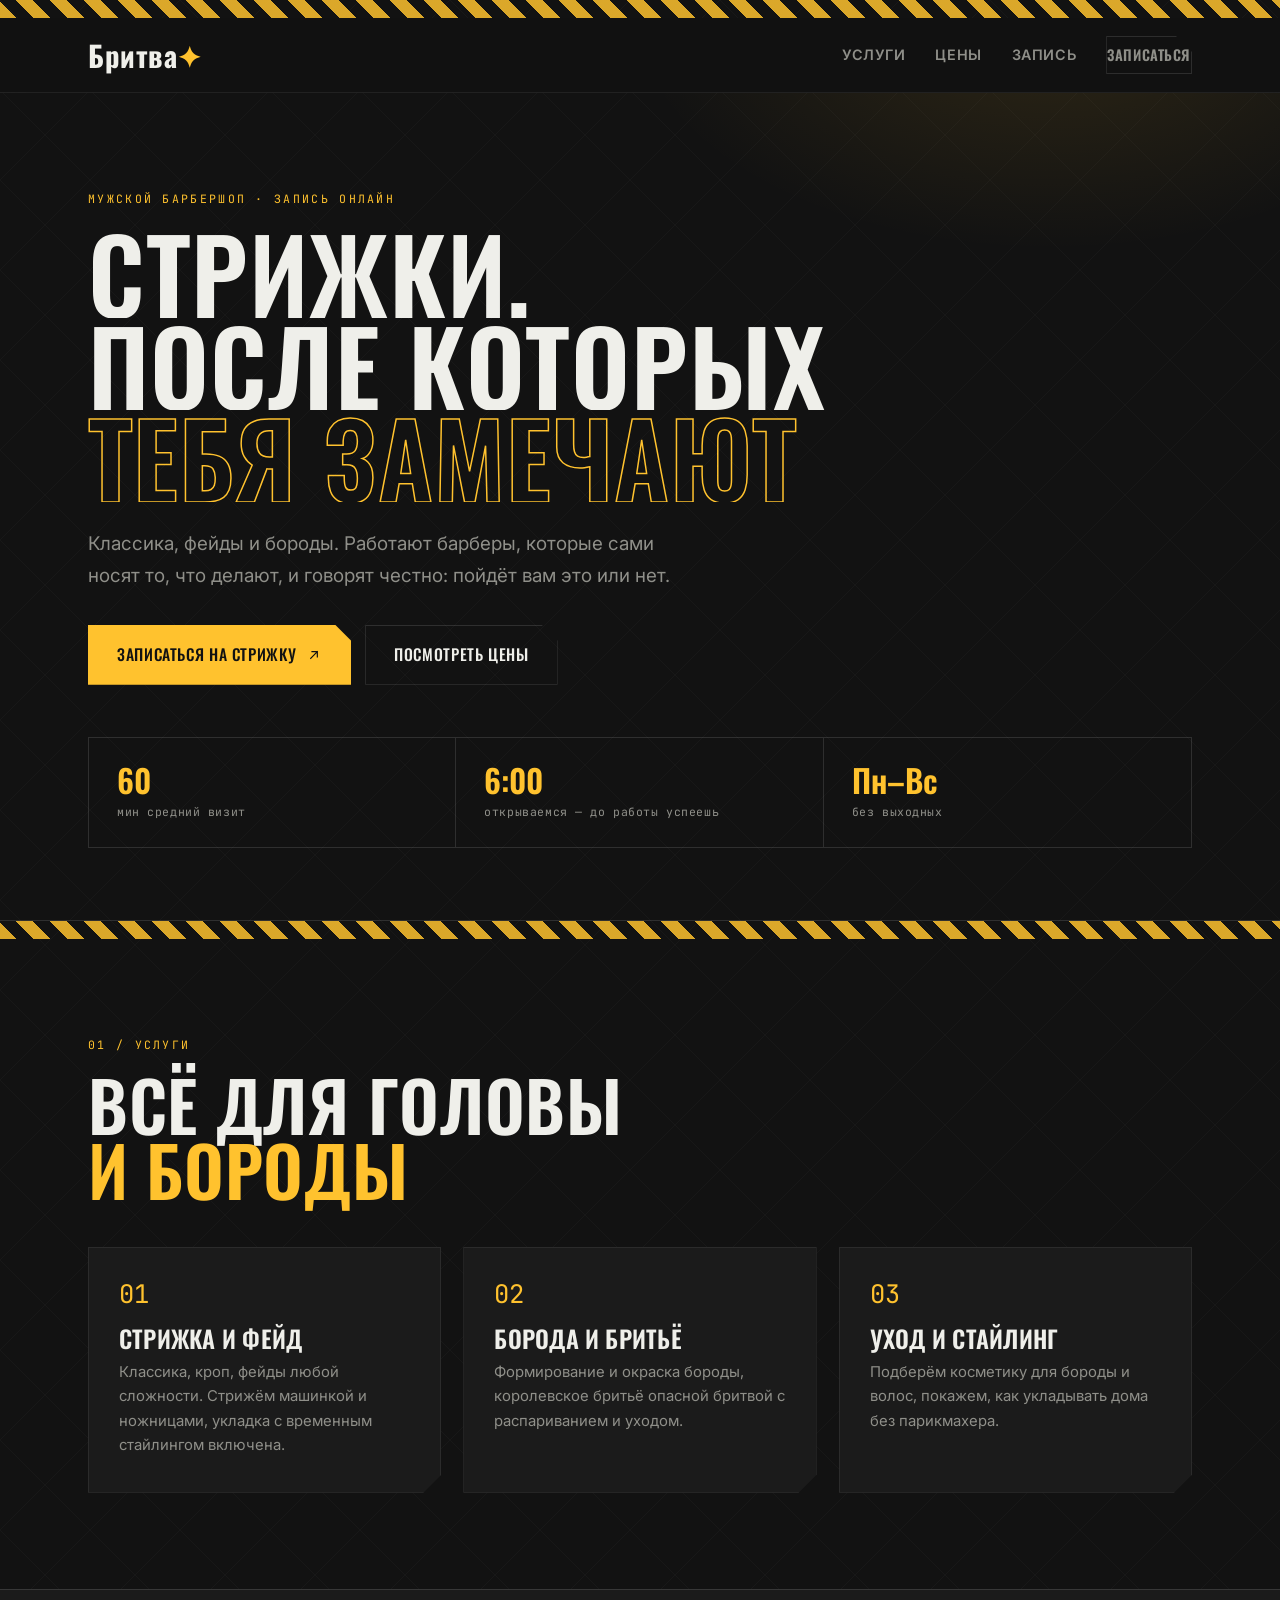
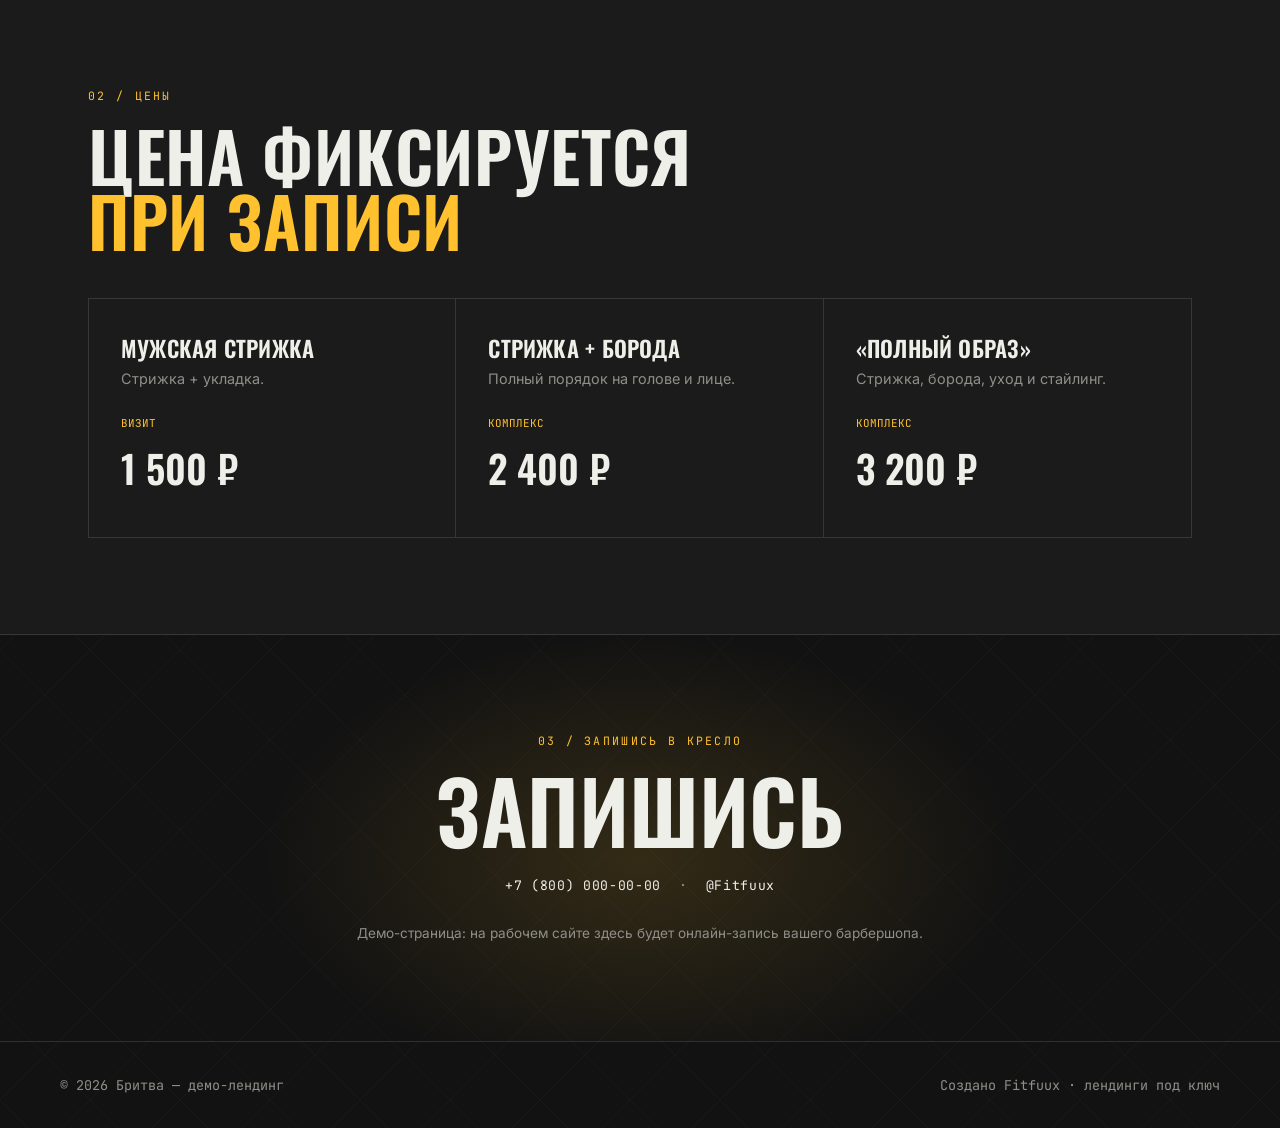
==== barbershop.html @ 55a5f93b "Индивидуальные дизайны сайтов-примеров: цветы (светлая нежная), барбершоп (тёмная индустриальная), с" ====
<!DOCTYPE html>
<html lang="ru">
<head>
  <meta charset="UTF-8">
  <meta name="viewport" content="width=device-width, initial-scale=1.0, viewport-fit=cover">
  <title>Барбершоп «Бритва» — демо-лендинг</title>
  <meta name="description" content="Мужские стрижки и бороды. Демо-лендинг для барбершопа от Fitfuux.">
  <meta name="theme-color" content="#121212">
  <link rel="preconnect" href="https://fonts.googleapis.com">
  <link rel="preconnect" href="https://fonts.gstatic.com" crossorigin>
  <link rel="stylesheet" href="https://fonts.googleapis.com/css2?family=Oswald:wght@400;500;600;700&family=Inter:wght@400;500;600;700&family=JetBrains+Mono:wght@400;500&display=swap">
  <style>
    :root{
      --bg:#121212; --panel:#1b1b1b; --ink:#efefea; --muted:#8f8f89;
      --steel:#cfd2cc; --acid:#ffc22e; --line:rgba(255,255,255,.12); --line-soft:rgba(255,255,255,.07);
      --display:"Oswald",sans-serif; --sans:"Inter",system-ui,sans-serif; --mono:"JetBrains Mono",monospace;
      --ease:cubic-bezier(.22,1,.36,1);
    }
    *{margin:0;padding:0;box-sizing:border-box}
    html{scroll-behavior:smooth;overflow-x:hidden}
    body{background:var(--bg);color:var(--ink);font-family:var(--sans);font-size:16.5px;line-height:1.65;overflow-x:hidden;-webkit-font-smoothing:antialiased;background-image:url("data:image/svg+xml,%3Csvg xmlns='http://www.w3.org/2000/svg' width='90' height='90'%3E%3Cpath d='M90 0 0 90M0 0l90 90' stroke='%23ffffff' stroke-opacity='.025' stroke-width='1'/%3E%3C/svg%3E")}
    .container{max-width:1160px;margin:0 auto;padding:0 28px}
    ::selection{background:var(--acid);color:#121212}
    h1,h2,h3{font-family:var(--display);font-weight:600;line-height:1;text-transform:uppercase;letter-spacing:.01em}
    .eyebrow{font-family:var(--mono);font-size:.72rem;letter-spacing:.2em;text-transform:uppercase;color:var(--acid);margin-bottom:18px}
    .h-xl{font-family:var(--display);font-size:clamp(2.4rem,5.4vw,4.4rem);font-weight:600;line-height:.95;text-transform:uppercase;margin-bottom:16px}
    .h-xl .l{color:var(--acid)}
    .section{padding:96px 0;position:relative}
    .btn{display:inline-flex;align-items:center;gap:10px;padding:16px 28px;font-family:var(--display);font-weight:500;font-size:.98rem;letter-spacing:.04em;text-transform:uppercase;text-decoration:none;border:1px solid transparent;cursor:pointer;transition:transform .22s var(--ease),background .22s ease}
    .btn .ico{width:16px;height:16px;transition:transform .25s var(--ease)}
    .btn:hover .ico{transform:translateX(4px)}
    .btn--acid{background:var(--acid);color:#121212;clip-path:polygon(0 0,calc(100% - 16px) 0,100% 16px,100% 100%,0 100%)}
    .btn--acid:hover{transform:translateY(-2px);filter:brightness(1.06)}
    .btn--ghost{border-color:var(--line);color:var(--ink);background:transparent;clip-path:polygon(0 0,calc(100% - 16px) 0,100% 16px,100% 100%,0 100%)}
    .btn--ghost:hover{border-color:var(--acid);color:var(--acid);transform:translateY(-2px)}
    .site-header{position:sticky;top:0;z-index:50;background:rgba(18,18,18,.88);backdrop-filter:blur(14px);border-bottom:1px solid var(--line-soft)}
    .hdr-inner{display:flex;align-items:center;justify-content:space-between;min-height:74px;gap:24px}
    .logo{display:inline-flex;align-items:baseline;gap:10px;text-decoration:none;line-height:1}
    .logo .fit{font-family:var(--display);font-weight:700;font-size:1.8rem;color:var(--ink);letter-spacing:.02em}
    .logo .fit .x{color:var(--acid)}
    .site-nav{display:flex;align-items:center;gap:30px}
    .site-nav>a{color:var(--muted);text-decoration:none;font-size:.9rem;font-weight:600;text-transform:uppercase;letter-spacing:.04em;position:relative;padding:6px 0;transition:color .2s ease}
    .site-nav>a:hover{color:var(--ink)}
    .site-nav>a::after{content:"";position:absolute;left:0;bottom:0;width:0;height:2px;background:var(--acid);transition:width .28s var(--ease)}
    .site-nav>a:hover::after{width:100%}
    .site-nav>a.btn::after{display:none}
    .burger{display:none;flex-direction:column;gap:6px;background:none;border:1px solid var(--line);padding:13px 12px;cursor:pointer}
    .burger i{width:22px;height:2px;background:var(--ink);transition:transform .25s var(--ease)}
    .burger.is-open i:nth-child(1){transform:translateY(8px) rotate(45deg)}
    .burger.is-open i:nth-child(2){transform:translateY(0) rotate(-45deg)}
    .hero{position:relative;padding:96px 0 72px;overflow:hidden;border-bottom:1px solid var(--line)}
    .hero::after{content:"";position:absolute;inset:0;pointer-events:none;background:radial-gradient(700px 400px at 82% -10%,rgba(255,194,46,.12),transparent 60%)}
    .hero .container{position:relative;z-index:1}
    .hero-type{font-family:var(--display);font-weight:600;line-height:.9;text-transform:uppercase;font-size:clamp(2.8rem,8.5vw,6.4rem);letter-spacing:.01em;margin:8px 0 8px}
    .hero-type .t-line{display:block;overflow:hidden}
    .hero-type .t-line>span{display:inline-block;animation:rise .9s var(--ease) both}
    .hero-type .t-line--2{color:transparent;-webkit-text-stroke:1.5px var(--acid);margin-bottom:26px}
    @keyframes rise{from{transform:translateY(110%);opacity:0}to{transform:none;opacity:1}}
    .hero-sr{position:absolute;width:1px;height:1px;overflow:hidden;clip:rect(0 0 0 0);clip-path:inset(50%);white-space:nowrap}
    .hero-lead{color:var(--muted);font-size:clamp(1rem,1.6vw,1.18rem);max-width:600px;margin-bottom:34px}
    .hero-actions{display:flex;flex-wrap:wrap;gap:14px;margin-bottom:52px}
    .hero-stats{display:grid;grid-template-columns:repeat(3,1fr);border:1px solid var(--line)}
    .hero-stat{padding:26px 28px;border-right:1px solid var(--line)}
    .hero-stat:last-child{border-right:none}
    .hero-stat dt{font-family:var(--display);font-size:2rem;font-weight:600;color:var(--acid);line-height:1}
    .hero-stat dd{font-family:var(--mono);font-size:.72rem;color:var(--muted);margin-top:6px;letter-spacing:.05em}
    .services-grid{display:grid;grid-template-columns:repeat(3,1fr);gap:22px}
    .serv-card{background:var(--panel);border:1px solid var(--line-soft);padding:34px 30px;clip-path:polygon(0 0,100% 0,100% calc(100% - 18px),calc(100% - 18px) 100%,0 100%);position:relative;transition:transform .3s var(--ease),background .3s ease}
    .serv-card:hover{transform:translateY(-5px);background:#202020}
    .serv-card .n{font-family:var(--mono);font-size:1.6rem;color:var(--acid);display:block;margin-bottom:18px;line-height:1}
    .serv-card h3{font-size:1.5rem;margin-bottom:10px}
    .serv-card p{color:var(--muted);font-size:.93rem;margin:0}
    .price-band{border-top:1px solid var(--line);border-bottom:1px solid var(--line);background:var(--panel)}
    .price-grid{display:grid;grid-template-columns:repeat(3,1fr);gap:0;border:1px solid var(--line)}
    .price-card{padding:38px 32px;border-right:1px solid var(--line);position:relative}
    .price-card:last-child{border-right:none}
    .price-card::before{content:"";position:absolute;top:0;left:0;right:0;height:4px;background:var(--acid);transform:scaleX(0);transform-origin:left;transition:transform .4s var(--ease)}
    .price-card:hover::before{transform:scaleX(1)}
    .price-card h3{font-size:1.4rem;margin-bottom:8px}
    .price-card p{color:var(--muted);font-size:.9rem;margin-bottom:24px}
    .price-card .val{font-family:var(--display);font-size:2.4rem;font-weight:600}
    .price-card .val small{font-family:var(--mono);font-size:.68rem;color:var(--acid);text-transform:uppercase;display:block;margin-bottom:3px;font-weight:400}
    .cta{text-align:center;padding:96px 0;position:relative;overflow:hidden}
    .cta::before{content:"";position:absolute;inset:0;background:radial-gradient(540px 320px at 50% 55%,rgba(255,194,46,.14),transparent 70%)}
    .cta .container{position:relative}
    .cta .big{display:inline-block;font-family:var(--display);font-weight:600;text-transform:uppercase;text-decoration:none;color:var(--ink);font-size:clamp(2.6rem,7vw,5.4rem);line-height:.95;transition:color .3s ease}
    .cta .big:hover{color:var(--acid)}
    .cta .big span{display:block}
    .cta .big-sub{font-family:var(--mono);font-size:.82rem;letter-spacing:.05em;color:var(--muted);margin-top:18px;display:flex;align-items:center;gap:18px;justify-content:center;flex-wrap:wrap}
    .cta .big-sub a{color:var(--ink);text-decoration:none}
    .cta .big-sub a:hover{color:var(--acid)}
    .cta .demo-note{color:var(--muted);font-size:.85rem;margin-top:26px}
    .site-footer{border-top:1px solid var(--line)}
    .footer-inner{display:flex;align-items:center;justify-content:space-between;flex-wrap:wrap;gap:14px;color:var(--muted);font-size:.84rem;font-family:var(--mono);padding:32px 0}
    .footer-inner a{color:var(--muted);text-decoration:none}
    .footer-inner a:hover{color:var(--acid)}
    .reveal{opacity:0;transform:translateY(42px);transition:opacity .8s var(--ease),transform .8s var(--ease)}
    .reveal.in{opacity:1;transform:none}
    [data-delay="1"]{transition-delay:.12s}[data-delay="2"]{transition-delay:.24s}[data-delay="3"]{transition-delay:.36s}
    @media(max-width:900px){
      .burger{display:flex}
      .site-nav{position:absolute;top:74px;left:0;right:0;flex-direction:column;gap:0;background:var(--panel);border-bottom:1px solid var(--line);padding:16px 28px 24px;transform:translateY(-8px);opacity:0;pointer-events:none;transition:opacity .3s ease,transform .3s var(--ease)}
      .site-nav.is-open{opacity:1;pointer-events:auto;transform:none}
      .site-nav>a{padding:14px 0;border-bottom:1px solid var(--line);font-size:1rem}
      .site-nav>a.btn{color:#121212;margin-top:18px;text-align:center;border-bottom:none;justify-content:center}
      .services-grid,.price-grid{grid-template-columns:1fr 1fr}
      .hero-stats{grid-template-columns:1fr 1fr}
      .hero-stat:last-child{grid-column:1/-1;border-top:1px solid var(--line)}
      .hero{padding:52px 0 52px}
    }
    @media(max-width:560px){.services-grid,.price-grid,.hero-stats{grid-template-columns:1fr}.hero-stat:last-child{grid-column:auto}}
    @media(prefers-reduced-motion:reduce){html{scroll-behavior:auto}*,*::before,*::after{animation:none!important;transition-duration:.01ms!important}.reveal{opacity:1;transform:none}}
    
    /* Разделитель в виде ленты «бритвы» */
    .blade-strip{height:18px;background:repeating-linear-gradient(45deg,var(--acid) 0 12px,transparent 12px 24px);opacity:.85}
  </style>
</head>
<body>
<div class="blade-strip" aria-hidden="true"></div>
<header class="site-header">
  <div class="container hdr-inner">
    <a class="logo" href="#top"><span class="fit">Бритва<span class="x">✦</span></span></a>
    <button class="burger" type="button" aria-label="Открыть меню" aria-expanded="false"><i></i><i></i></button>
    <nav class="site-nav">
      <a href="#services">Услуги</a><a href="#prices">Цены</a><a href="#contact">Запись</a>
      <a class="btn btn--acid btn--ghost" href="#contact">Записаться</a>
    </nav>
  </div>
</header>

<main id="top">
  <section class="hero">
    <div class="container">
      <p class="eyebrow">Мужской барбершоп · запись онлайн</p>
      <div class="hero-type">
        <span class="t-line"><span style="animation-delay:.05s">Стрижки,</span></span>
        <span class="t-line"><span style="animation-delay:.15s">после которых</span></span>
        <span class="t-line t-line--2"><span style="animation-delay:.25s">тебя замечают</span></span>
      </div>
      <h1 class="hero-sr">Барбершоп «Бритва» — стрижки и бороды</h1>
      <p class="hero-lead">Классика, фейды и бороды. Работают барберы, которые сами носят то, что делают, и говорят честно: пойдёт вам это или нет.</p>
      <div class="hero-actions">
        <a class="btn btn--acid" href="#contact">Записаться на стрижку <svg class="ico" viewBox="0 0 24 24" aria-hidden="true"><path d="M7 17 17 7M9 7h8v8" fill="none" stroke="currentColor" stroke-width="1.8" stroke-linecap="square"/></svg></a>
        <a class="btn btn--ghost" href="#prices">Посмотреть цены</a>
      </div>
      <dl class="hero-stats">
        <div class="hero-stat"><dt>60</dt><dd>мин средний визит</dd></div>
        <div class="hero-stat"><dt>6:00</dt><dd>открываемся — до работы успеешь</dd></div>
        <div class="hero-stat"><dt>Пн–Вс</dt><dd>без выходных</dd></div>
      </dl>
    </div>
  </section>

  <div class="blade-strip" aria-hidden="true"></div>

  <section class="section" id="services">
    <div class="container">
      <div class="" style="margin-bottom:44px">
        <p class="eyebrow reveal">01 / Услуги</p>
        <h2 class="h-xl reveal" data-delay="1">Всё для головы<br><span class="l">и бороды</span></h2>
      </div>
      <div class="services-grid">
        <article class="serv-card reveal"><span class="n">01</span><h3>Стрижка и фейд</h3><p>Классика, кроп, фейды любой сложности. Стрижём машинкой и ножницами, укладка с временным стайлингом включена.</p></article>
        <article class="serv-card reveal" data-delay="1"><span class="n">02</span><h3>Борода и бритьё</h3><p>Формирование и окраска бороды, королевское бритьё опасной бритвой с распариванием и уходом.</p></article>
        <article class="serv-card reveal" data-delay="2"><span class="n">03</span><h3>Уход и стайлинг</h3><p>Подберём косметику для бороды и волос, покажем, как укладывать дома без парикмахера.</p></article>
      </div>
    </div>
  </section>

  <section class="section price-band" id="prices">
    <div class="container">
      <div class="" style="margin-bottom:44px">
        <p class="eyebrow reveal">02 / Цены</p>
        <h2 class="h-xl reveal" data-delay="1">Цена фиксируется<br><span class="l">при записи</span></h2>
      </div>
      <div class="price-grid">
        <div class="price-card reveal" data-delay="1"><h3>Мужская стрижка</h3><p>Стрижка + укладка.</p><div class="val"><small>визит</small>1 500 ₽</div></div>
        <div class="price-card reveal" data-delay="2"><h3>Стрижка + борода</h3><p>Полный порядок на голове и лице.</p><div class="val"><small>комплекс</small>2 400 ₽</div></div>
        <div class="price-card reveal" data-delay="3"><h3>«Полный образ»</h3><p>Стрижка, борода, уход и стайлинг.</p><div class="val"><small>комплекс</small>3 200 ₽</div></div>
      </div>
    </div>
  </section>

  <section class="cta" id="contact">
    <div class="container">
      <p class="eyebrow" style="text-align:center">03 / Запишись в кресло</p>
      <a class="big" href="tel:+78000000000"><span>Запишись</span></a>
      <p class="big-sub">
        <a href="tel:+78000000000">+7 (800) 000-00-00</a>
        <span>·</span>
        <a href="https://t.me/Fitfuux">@Fitfuux</a>
      </p>
      <p class="demo-note">Демо-страница: на рабочем сайте здесь будет онлайн-запись вашего барбершопа.</p>
    </div>
  </section>
</main>

<footer class="site-footer">
  <div class="blastrip"></div>
  <div class="container footer-inner">
    <p>© <span class="year">2026</span> Бритва — демо-лендинг</p>
    <p>Создано <a href="https://fitfuuxdev.github.io/landing/#contact">Fitfuux</a> · лендинги под ключ</p>
  </div>
</footer>

<script>
(function(){
  var rm=window.matchMedia("(prefers-reduced-motion: reduce)").matches;
  var b=document.querySelector(".burger"),n=document.querySelector(".site-nav");
  b.addEventListener("click",function(){var o=n.classList.toggle("is-open");b.classList.toggle("is-open",o);b.setAttribute("aria-expanded",String(o))});
  n.querySelectorAll("a").forEach(function(l){l.addEventListener("click",function(){n.classList.remove("is-open");b.classList.remove("is-open");b.setAttribute("aria-expanded","false")})});
  var r=document.querySelectorAll(".reveal");
  function on(){r.forEach(function(e){e.classList.add("in")})}
  if("IntersectionObserver" in window&&!rm){var io=new IntersectionObserver(function(en){en.forEach(function(e){if(e.isIntersecting){e.target.classList.add("in");io.unobserve(e.target)}})},{threshold:.15});r.forEach(function(e){io.observe(e)})}else{on()}
  document.querySelector(".year").textContent=new Date().getFullYear();
})();
</script>
</body>
</html>
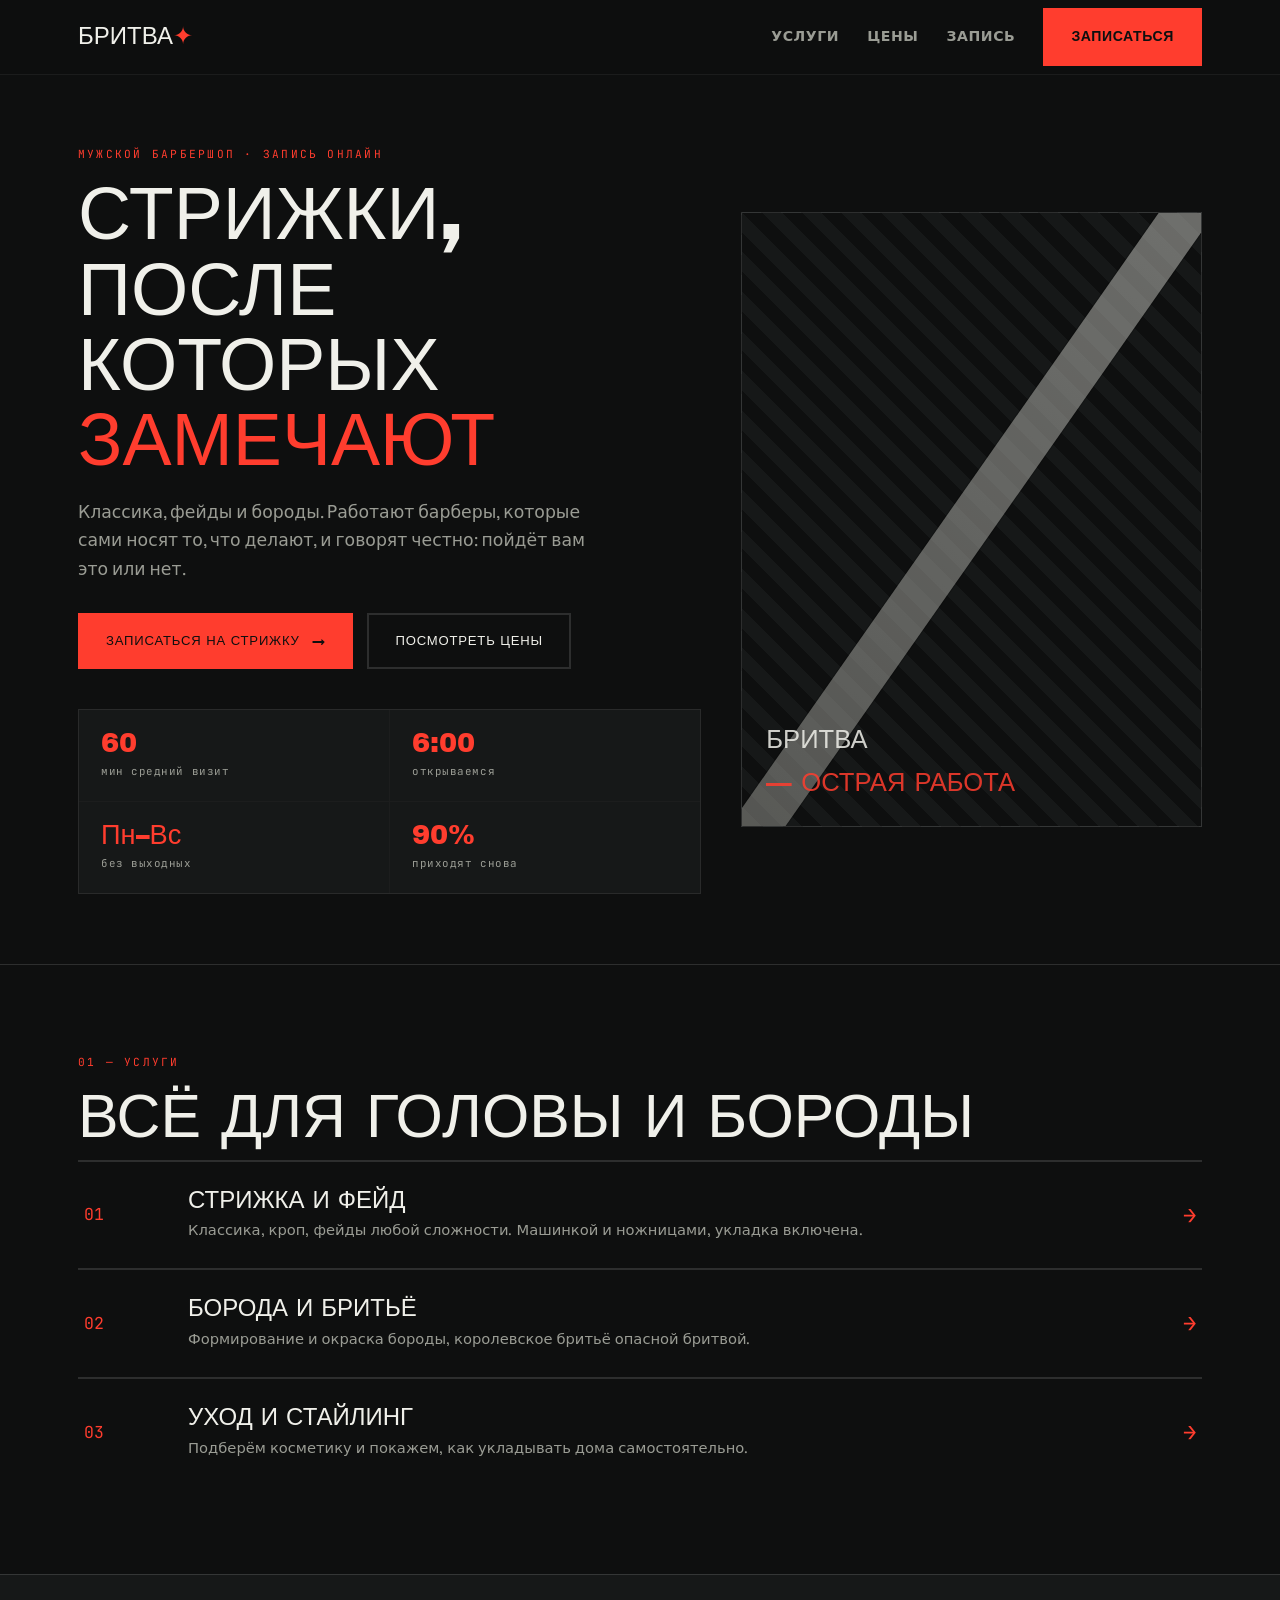
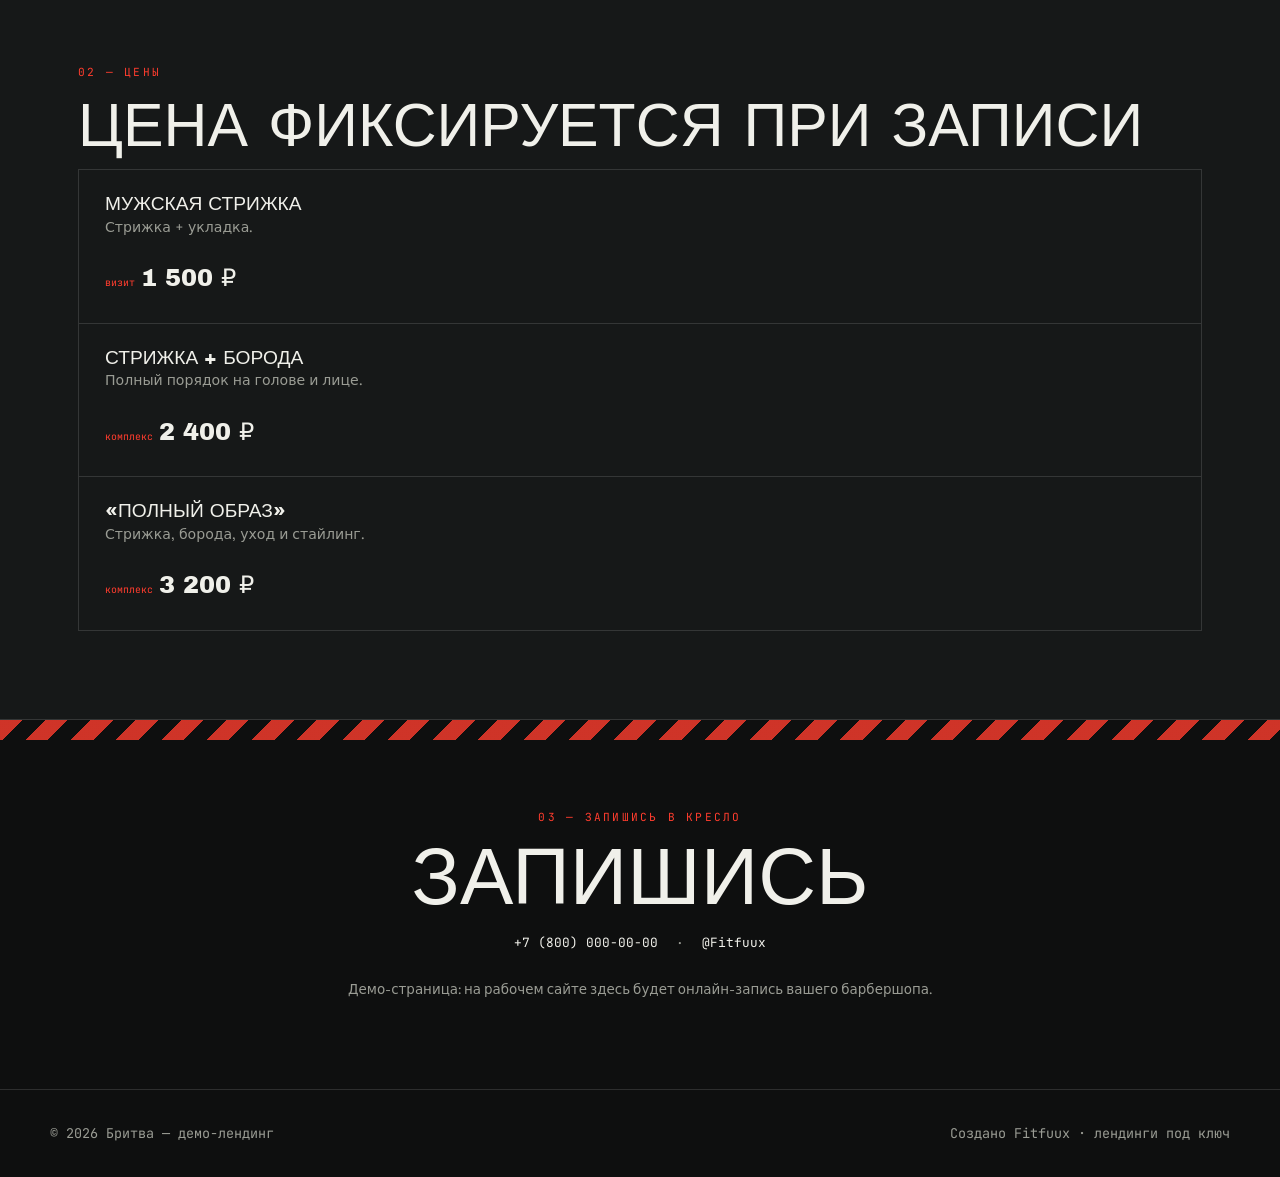
==== commit bc4207f1: "Каждый сайт-пример теперь с индивидуальным уникальным макетом: цветы (центрированный hero, услуги сп" ====
--- a/barbershop.html
+++ b/barbershop.html
@@ -5,185 +5,172 @@
   <meta name="viewport" content="width=device-width, initial-scale=1.0, viewport-fit=cover">
   <title>Барбершоп «Бритва» — демо-лендинг</title>
   <meta name="description" content="Мужские стрижки и бороды. Демо-лендинг для барбершопа от Fitfuux.">
-  <meta name="theme-color" content="#121212">
+  <meta name="theme-color" content="#0e0f0f">
   <link rel="preconnect" href="https://fonts.googleapis.com">
   <link rel="preconnect" href="https://fonts.gstatic.com" crossorigin>
-  <link rel="stylesheet" href="https://fonts.googleapis.com/css2?family=Oswald:wght@400;500;600;700&family=Inter:wght@400;500;600;700&family=JetBrains+Mono:wght@400;500&display=swap">
+  <link rel="stylesheet" href="https://fonts.googleapis.com/css2?family=Archivo+Black&family=Space+Grotesk:wght@400;500;600;700&family=JetBrains+Mono:wght@400;500&display=swap">
   <style>
     :root{
-      --bg:#121212; --panel:#1b1b1b; --ink:#efefea; --muted:#8f8f89;
-      --steel:#cfd2cc; --acid:#ffc22e; --line:rgba(255,255,255,.12); --line-soft:rgba(255,255,255,.07);
-      --display:"Oswald",sans-serif; --sans:"Inter",system-ui,sans-serif; --mono:"JetBrains Mono",monospace;
-      --ease:cubic-bezier(.22,1,.36,1);
+      --bg:#0e0f0f; --panel:#161818; --ink:#f0f0ea; --muted:#9a9c94;
+      --alert:#ff3d2e; --steel:#d8d8d2; --line:rgba(255,255,255,.13); --line-soft:rgba(255,255,255,.06);
+      --display:"Archivo Black",sans-serif; --sans:"Space Grotesk",system-ui,sans-serif; --mono:"JetBrains Mono",monospace;
     }
     *{margin:0;padding:0;box-sizing:border-box}
     html{scroll-behavior:smooth;overflow-x:hidden}
-    body{background:var(--bg);color:var(--ink);font-family:var(--sans);font-size:16.5px;line-height:1.65;overflow-x:hidden;-webkit-font-smoothing:antialiased;background-image:url("data:image/svg+xml,%3Csvg xmlns='http://www.w3.org/2000/svg' width='90' height='90'%3E%3Cpath d='M90 0 0 90M0 0l90 90' stroke='%23ffffff' stroke-opacity='.025' stroke-width='1'/%3E%3C/svg%3E")}
-    .container{max-width:1160px;margin:0 auto;padding:0 28px}
-    ::selection{background:var(--acid);color:#121212}
-    h1,h2,h3{font-family:var(--display);font-weight:600;line-height:1;text-transform:uppercase;letter-spacing:.01em}
-    .eyebrow{font-family:var(--mono);font-size:.72rem;letter-spacing:.2em;text-transform:uppercase;color:var(--acid);margin-bottom:18px}
-    .h-xl{font-family:var(--display);font-size:clamp(2.4rem,5.4vw,4.4rem);font-weight:600;line-height:.95;text-transform:uppercase;margin-bottom:16px}
-    .h-xl .l{color:var(--acid)}
-    .section{padding:96px 0;position:relative}
-    .btn{display:inline-flex;align-items:center;gap:10px;padding:16px 28px;font-family:var(--display);font-weight:500;font-size:.98rem;letter-spacing:.04em;text-transform:uppercase;text-decoration:none;border:1px solid transparent;cursor:pointer;transition:transform .22s var(--ease),background .22s ease}
-    .btn .ico{width:16px;height:16px;transition:transform .25s var(--ease)}
-    .btn:hover .ico{transform:translateX(4px)}
-    .btn--acid{background:var(--acid);color:#121212;clip-path:polygon(0 0,calc(100% - 16px) 0,100% 16px,100% 100%,0 100%)}
-    .btn--acid:hover{transform:translateY(-2px);filter:brightness(1.06)}
-    .btn--ghost{border-color:var(--line);color:var(--ink);background:transparent;clip-path:polygon(0 0,calc(100% - 16px) 0,100% 16px,100% 100%,0 100%)}
-    .btn--ghost:hover{border-color:var(--acid);color:var(--acid);transform:translateY(-2px)}
-    .site-header{position:sticky;top:0;z-index:50;background:rgba(18,18,18,.88);backdrop-filter:blur(14px);border-bottom:1px solid var(--line-soft)}
-    .hdr-inner{display:flex;align-items:center;justify-content:space-between;min-height:74px;gap:24px}
-    .logo{display:inline-flex;align-items:baseline;gap:10px;text-decoration:none;line-height:1}
-    .logo .fit{font-family:var(--display);font-weight:700;font-size:1.8rem;color:var(--ink);letter-spacing:.02em}
-    .logo .fit .x{color:var(--acid)}
-    .site-nav{display:flex;align-items:center;gap:30px}
-    .site-nav>a{color:var(--muted);text-decoration:none;font-size:.9rem;font-weight:600;text-transform:uppercase;letter-spacing:.04em;position:relative;padding:6px 0;transition:color .2s ease}
+    body{background:var(--bg);color:var(--ink);font-family:var(--sans);font-size:16.5px;line-height:1.65;overflow-x:hidden;-webkit-font-smoothing:antialiased}
+    .container{max-width:1180px;margin:0 auto;padding:0 28px}
+    ::selection{background:var(--alert);color:#0e0f0f}
+    h1,h2,h3{font-family:var(--display);font-weight:400;line-height:1.02;text-transform:uppercase}
+    .eyebrow{font-family:var(--mono);font-size:.7rem;letter-spacing:.2em;text-transform:uppercase;color:var(--alert);margin-bottom:14px}
+    .h-xl{font-size:clamp(2.2rem,5vw,3.8rem);font-weight:400;margin-bottom:12px;text-transform:uppercase}
+    .section{padding:88px 0}
+    .btn{display:inline-flex;align-items:center;gap:12px;padding:15px 26px;font-family:var(--display);font-size:.82rem;letter-spacing:.06em;text-transform:uppercase;text-decoration:none;border:2px solid transparent;cursor:pointer;background:none;transition:transform .2s ease,background .2s ease}
+    .btn .arr{transition:transform .25s ease}
+    .btn:hover .arr{transform:translateX(5px)}
+    .btn--alert{background:var(--alert);color:#0e0f0f}
+    .btn--alert:hover{transform:translateY(-2px)}
+    .btn--ghost{border-color:var(--line);color:var(--ink)}
+    .btn--ghost:hover{border-color:var(--alert);color:var(--alert)}
+    .site-header{position:sticky;top:0;z-index:50;background:rgba(14,15,15,.9);backdrop-filter:blur(12px);border-bottom:1px solid var(--line-soft)}
+    .hdr-inner{display:flex;align-items:center;justify-content:space-between;min-height:74px;gap:20px}
+    .logo{font-family:var(--display);font-size:1.5rem;text-transform:uppercase;color:var(--ink);text-decoration:none}
+    .logo .x{color:var(--alert)}
+    .site-nav{display:flex;align-items:center;gap:28px}
+    .site-nav>a{color:var(--muted);text-decoration:none;font-size:.88rem;font-weight:600;text-transform:uppercase;letter-spacing:.04em;transition:color .2s ease}
     .site-nav>a:hover{color:var(--ink)}
-    .site-nav>a::after{content:"";position:absolute;left:0;bottom:0;width:0;height:2px;background:var(--acid);transition:width .28s var(--ease)}
-    .site-nav>a:hover::after{width:100%}
-    .site-nav>a.btn::after{display:none}
+    .site-nav>a.btn{color:#0e0f0f}
     .burger{display:none;flex-direction:column;gap:6px;background:none;border:1px solid var(--line);padding:13px 12px;cursor:pointer}
-    .burger i{width:22px;height:2px;background:var(--ink);transition:transform .25s var(--ease)}
+    .burger i{width:22px;height:2px;background:var(--ink);transition:transform .25s ease}
     .burger.is-open i:nth-child(1){transform:translateY(8px) rotate(45deg)}
     .burger.is-open i:nth-child(2){transform:translateY(0) rotate(-45deg)}
-    .hero{position:relative;padding:96px 0 72px;overflow:hidden;border-bottom:1px solid var(--line)}
-    .hero::after{content:"";position:absolute;inset:0;pointer-events:none;background:radial-gradient(700px 400px at 82% -10%,rgba(255,194,46,.12),transparent 60%)}
-    .hero .container{position:relative;z-index:1}
-    .hero-type{font-family:var(--display);font-weight:600;line-height:.9;text-transform:uppercase;font-size:clamp(2.8rem,8.5vw,6.4rem);letter-spacing:.01em;margin:8px 0 8px}
-    .hero-type .t-line{display:block;overflow:hidden}
-    .hero-type .t-line>span{display:inline-block;animation:rise .9s var(--ease) both}
-    .hero-type .t-line--2{color:transparent;-webkit-text-stroke:1.5px var(--acid);margin-bottom:26px}
-    @keyframes rise{from{transform:translateY(110%);opacity:0}to{transform:none;opacity:1}}
+    .hero{position:relative;overflow:hidden;padding:70px 0}
+    .hero .grid{display:grid;grid-template-columns:1.15fr .85fr;gap:40px;align-items:center}
+    .hero-type{font-size:clamp(2.4rem,6.5vw,4.6rem);margin-bottom:20px}
+    .hero-type .strike{color:var(--alert)}
     .hero-sr{position:absolute;width:1px;height:1px;overflow:hidden;clip:rect(0 0 0 0);clip-path:inset(50%);white-space:nowrap}
-    .hero-lead{color:var(--muted);font-size:clamp(1rem,1.6vw,1.18rem);max-width:600px;margin-bottom:34px}
-    .hero-actions{display:flex;flex-wrap:wrap;gap:14px;margin-bottom:52px}
-    .hero-stats{display:grid;grid-template-columns:repeat(3,1fr);border:1px solid var(--line)}
-    .hero-stat{padding:26px 28px;border-right:1px solid var(--line)}
-    .hero-stat:last-child{border-right:none}
-    .hero-stat dt{font-family:var(--display);font-size:2rem;font-weight:600;color:var(--acid);line-height:1}
-    .hero-stat dd{font-family:var(--mono);font-size:.72rem;color:var(--muted);margin-top:6px;letter-spacing:.05em}
-    .services-grid{display:grid;grid-template-columns:repeat(3,1fr);gap:22px}
-    .serv-card{background:var(--panel);border:1px solid var(--line-soft);padding:34px 30px;clip-path:polygon(0 0,100% 0,100% calc(100% - 18px),calc(100% - 18px) 100%,0 100%);position:relative;transition:transform .3s var(--ease),background .3s ease}
-    .serv-card:hover{transform:translateY(-5px);background:#202020}
-    .serv-card .n{font-family:var(--mono);font-size:1.6rem;color:var(--acid);display:block;margin-bottom:18px;line-height:1}
-    .serv-card h3{font-size:1.5rem;margin-bottom:10px}
-    .serv-card p{color:var(--muted);font-size:.93rem;margin:0}
-    .price-band{border-top:1px solid var(--line);border-bottom:1px solid var(--line);background:var(--panel)}
-    .price-grid{display:grid;grid-template-columns:repeat(3,1fr);gap:0;border:1px solid var(--line)}
-    .price-card{padding:38px 32px;border-right:1px solid var(--line);position:relative}
-    .price-card:last-child{border-right:none}
-    .price-card::before{content:"";position:absolute;top:0;left:0;right:0;height:4px;background:var(--acid);transform:scaleX(0);transform-origin:left;transition:transform .4s var(--ease)}
-    .price-card:hover::before{transform:scaleX(1)}
-    .price-card h3{font-size:1.4rem;margin-bottom:8px}
-    .price-card p{color:var(--muted);font-size:.9rem;margin-bottom:24px}
-    .price-card .val{font-family:var(--display);font-size:2.4rem;font-weight:600}
-    .price-card .val small{font-family:var(--mono);font-size:.68rem;color:var(--acid);text-transform:uppercase;display:block;margin-bottom:3px;font-weight:400}
-    .cta{text-align:center;padding:96px 0;position:relative;overflow:hidden}
-    .cta::before{content:"";position:absolute;inset:0;background:radial-gradient(540px 320px at 50% 55%,rgba(255,194,46,.14),transparent 70%)}
-    .cta .container{position:relative}
-    .cta .big{display:inline-block;font-family:var(--display);font-weight:600;text-transform:uppercase;text-decoration:none;color:var(--ink);font-size:clamp(2.6rem,7vw,5.4rem);line-height:.95;transition:color .3s ease}
-    .cta .big:hover{color:var(--acid)}
-    .cta .big span{display:block}
-    .cta .big-sub{font-family:var(--mono);font-size:.82rem;letter-spacing:.05em;color:var(--muted);margin-top:18px;display:flex;align-items:center;gap:18px;justify-content:center;flex-wrap:wrap}
+    .hero-lead{color:var(--muted);font-size:1.08rem;max-width:520px;margin-bottom:30px}
+    .hero-actions{display:flex;gap:14px;flex-wrap:wrap;margin-bottom:40px}
+    .hero-facts{display:grid;grid-template-columns:1fr 1fr;gap:1px;background:var(--line-soft);border:1px solid var(--line-soft)}
+    .hero-fact{background:var(--panel);padding:20px 22px}
+    .hero-fact dt{font-family:var(--display);font-size:1.7rem;color:var(--alert);line-height:1}
+    .hero-fact dd{font-family:var(--mono);font-size:.68rem;color:var(--muted);margin-top:6px;letter-spacing:.05em}
+    .hero-panel{position:relative;aspect-ratio:3/4;border:1px solid var(--line);overflow:hidden;background:
+      repeating-linear-gradient(45deg,var(--panel) 0 14px,transparent 14px 28px)}
+    .hero-panel .blade{position:absolute;width:10%;height:220%;top:-60%;left:50%;transform:translateX(-50%) rotate(35deg);background:linear-gradient(180deg,var(--steel),#8a8a84);box-shadow:0 0 0 1px rgba(0,0,0,.4);opacity:.5}
+    .hero-panel .etch{position:absolute;left:24px;right:24px;bottom:22px;font-family:var(--display);font-size:1.6rem;text-transform:uppercase;color:var(--ink);opacity:.85}
+    .hero-panel .etch span{display:block;color:var(--alert)}
+    .serv-strips{display:flex;flex-direction:column}
+    .serv-strip{display:grid;grid-template-columns:80px 1fr auto;align-items:center;gap:24px;padding:26px 6px;border-top:2px solid var(--line);transition:padding-left .3s ease,background .3s ease}
+    .serv-strip:hover{padding-left:18px;background:var(--panel)}
+    .serv-strip .n{font-family:var(--mono);color:var(--alert)}
+    .serv-strip h3{font-family:var(--display);font-size:1.5rem;text-transform:uppercase;margin-bottom:6px}
+    .serv-strip p{color:var(--muted);font-size:.92rem;margin:0}
+    .serv-strip .go{font-family:var(--mono);color:var(--alert);font-size:1.4rem}
+    .price-list{border:1px solid var(--line)}
+    .pl-row{display:grid;grid-template-columns:1fr auto;align-items:baseline;gap:20px;padding:24px 26px;border-bottom:1px solid var(--line)}
+    .pl-row:last-child{border-bottom:none}
+    .pl-row h3{font-family:var(--display);font-size:1.2rem;text-transform:uppercase}
+    .pl-row p{color:var(--muted);font-size:.88rem;margin-top:2px}
+    .pl-row .dots{flex:1;height:1px;background:repeating-linear-gradient(90deg,var(--line) 0 6px,transparent 6px 12px)}
+    .pl-row .val{font-family:var(--display);font-size:1.5rem;white-space:nowrap}
+    .pl-row .val small{font-family:var(--mono);color:var(--alert);font-size:.62rem;margin-right:6px}
+    .cta{text-align:center;padding:88px 0;position:relative;overflow:hidden}
+    .cta::before{content:"";position:absolute;left:0;right:0;top:0;height:20px;background:repeating-linear-gradient(135deg,var(--alert) 0 16px,transparent 16px 32px);opacity:.8}
+    .cta .big{display:inline-block;font-family:var(--display);font-size:clamp(2.4rem,6.5vw,5rem);text-transform:uppercase;text-decoration:none;color:var(--ink);line-height:.95;transition:color .3s ease}
+    .cta .big:hover{color:var(--alert)}
+    .cta .big-sub{font-family:var(--mono);font-size:.8rem;color:var(--muted);margin-top:16px;display:flex;gap:18px;justify-content:center;flex-wrap:wrap}
     .cta .big-sub a{color:var(--ink);text-decoration:none}
-    .cta .big-sub a:hover{color:var(--acid)}
-    .cta .demo-note{color:var(--muted);font-size:.85rem;margin-top:26px}
+    .cta .big-sub a:hover{color:var(--alert)}
+    .cta .demo-note{color:var(--muted);font-size:.84rem;margin-top:26px}
     .site-footer{border-top:1px solid var(--line)}
     .footer-inner{display:flex;align-items:center;justify-content:space-between;flex-wrap:wrap;gap:14px;color:var(--muted);font-size:.84rem;font-family:var(--mono);padding:32px 0}
     .footer-inner a{color:var(--muted);text-decoration:none}
-    .footer-inner a:hover{color:var(--acid)}
-    .reveal{opacity:0;transform:translateY(42px);transition:opacity .8s var(--ease),transform .8s var(--ease)}
+    .footer-inner a:hover{color:var(--alert)}
+    .reveal{opacity:0;transform:translateY(40px);transition:opacity .8s ease,transform .8s ease}
     .reveal.in{opacity:1;transform:none}
     [data-delay="1"]{transition-delay:.12s}[data-delay="2"]{transition-delay:.24s}[data-delay="3"]{transition-delay:.36s}
-    @media(max-width:900px){
+    @media(max-width:880px){
       .burger{display:flex}
-      .site-nav{position:absolute;top:74px;left:0;right:0;flex-direction:column;gap:0;background:var(--panel);border-bottom:1px solid var(--line);padding:16px 28px 24px;transform:translateY(-8px);opacity:0;pointer-events:none;transition:opacity .3s ease,transform .3s var(--ease)}
+      .site-nav{position:absolute;top:74px;left:0;right:0;flex-direction:column;gap:0;background:var(--panel);border-bottom:1px solid var(--line);padding:16px 28px 24px;transform:translateY(-8px);opacity:0;pointer-events:none;transition:opacity .3s ease,transform .3s ease}
       .site-nav.is-open{opacity:1;pointer-events:auto;transform:none}
       .site-nav>a{padding:14px 0;border-bottom:1px solid var(--line);font-size:1rem}
-      .site-nav>a.btn{color:#121212;margin-top:18px;text-align:center;border-bottom:none;justify-content:center}
-      .services-grid,.price-grid{grid-template-columns:1fr 1fr}
-      .hero-stats{grid-template-columns:1fr 1fr}
-      .hero-stat:last-child{grid-column:1/-1;border-top:1px solid var(--line)}
-      .hero{padding:52px 0 52px}
+      .site-nav>a.btn{color:#0e0f0f;text-align:center;border-bottom:none;justify-content:center}
+      .hero .grid{grid-template-columns:1fr}
+      .hero-panel{display:none}
+      .hero{padding:56px 0}
+      .serv-strip{grid-template-columns:1fr;gap:8px}
+      .serv-strip .go{display:none}
+      .pl-row{grid-template-columns:1fr;gap:8px}
+      .pl-row .dots{display:none}
     }
-    @media(max-width:560px){.services-grid,.price-grid,.hero-stats{grid-template-columns:1fr}.hero-stat:last-child{grid-column:auto}}
     @media(prefers-reduced-motion:reduce){html{scroll-behavior:auto}*,*::before,*::after{animation:none!important;transition-duration:.01ms!important}.reveal{opacity:1;transform:none}}
-    
-    /* Разделитель в виде ленты «бритвы» */
-    .blade-strip{height:18px;background:repeating-linear-gradient(45deg,var(--acid) 0 12px,transparent 12px 24px);opacity:.85}
   </style>
 </head>
 <body>
-<div class="blade-strip" aria-hidden="true"></div>
 <header class="site-header">
   <div class="container hdr-inner">
-    <a class="logo" href="#top"><span class="fit">Бритва<span class="x">✦</span></span></a>
+    <a class="logo" href="#top">Бритва<span class="x">✦</span></a>
     <button class="burger" type="button" aria-label="Открыть меню" aria-expanded="false"><i></i><i></i></button>
     <nav class="site-nav">
       <a href="#services">Услуги</a><a href="#prices">Цены</a><a href="#contact">Запись</a>
-      <a class="btn btn--acid btn--ghost" href="#contact">Записаться</a>
+      <a class="btn btn--alert" href="#contact">Записаться</a>
     </nav>
   </div>
 </header>
 
 <main id="top">
   <section class="hero">
+    <div class="container grid">
+      <div>
+        <p class="eyebrow">Мужской барбершоп · запись онлайн</p>
+        <h1 class="hero-type">Стрижки, после которых <span class="strike">замечают</span></h1>
+        <h1 class="hero-sr">Барбершоп «Бритва» — стрижки и бороды</h1>
+        <p class="hero-lead">Классика, фейды и бороды. Работают барберы, которые сами носят то, что делают, и говорят честно: пойдёт вам это или нет.</p>
+        <div class="hero-actions">
+          <a class="btn btn--alert" href="#contact">Записаться на стрижку <span class="arr">→</span></a>
+          <a class="btn btn--ghost" href="#prices">Посмотреть цены</a>
+        </div>
+        <dl class="hero-facts">
+          <div class="hero-fact"><dt>60</dt><dd>мин средний визит</dd></div>
+          <div class="hero-fact"><dt>6:00</dt><dd>открываемся</dd></div>
+          <div class="hero-fact"><dt>Пн&ndash;Вс</dt><dd>без выходных</dd></div>
+          <div class="hero-fact"><dt>90%</dt><dd>приходят снова</dd></div>
+        </dl>
+      </div>
+      <div class="hero-panel" aria-hidden="true">
+        <div class="blade"></div>
+        <div class="etch">Бритва<span>— острая работа</span></div>
+      </div>
+    </div>
+  </section>
+
+  <section class="section" id="services" style="border-top:1px solid var(--line)">
     <div class="container">
-      <p class="eyebrow">Мужской барбершоп · запись онлайн</p>
-      <div class="hero-type">
-        <span class="t-line"><span style="animation-delay:.05s">Стрижки,</span></span>
-        <span class="t-line"><span style="animation-delay:.15s">после которых</span></span>
-        <span class="t-line t-line--2"><span style="animation-delay:.25s">тебя замечают</span></span>
-      </div>
-      <h1 class="hero-sr">Барбершоп «Бритва» — стрижки и бороды</h1>
-      <p class="hero-lead">Классика, фейды и бороды. Работают барберы, которые сами носят то, что делают, и говорят честно: пойдёт вам это или нет.</p>
-      <div class="hero-actions">
-        <a class="btn btn--acid" href="#contact">Записаться на стрижку <svg class="ico" viewBox="0 0 24 24" aria-hidden="true"><path d="M7 17 17 7M9 7h8v8" fill="none" stroke="currentColor" stroke-width="1.8" stroke-linecap="square"/></svg></a>
-        <a class="btn btn--ghost" href="#prices">Посмотреть цены</a>
-      </div>
-      <dl class="hero-stats">
-        <div class="hero-stat"><dt>60</dt><dd>мин средний визит</dd></div>
-        <div class="hero-stat"><dt>6:00</dt><dd>открываемся — до работы успеешь</dd></div>
-        <div class="hero-stat"><dt>Пн–Вс</dt><dd>без выходных</dd></div>
-      </dl>
-    </div>
-  </section>
-
-  <div class="blade-strip" aria-hidden="true"></div>
-
-  <section class="section" id="services">
+      <p class="eyebrow reveal">01 — Услуги</p>
+      <h2 class="h-xl reveal" data-delay="1">Всё для головы и бороды</h2>
+      <div class="serv-strips">
+        <div class="serv-strip reveal"><span class="n">01</span><div><h3>Стрижка и фейд</h3><p>Классика, кроп, фейды любой сложности. Машинкой и ножницами, укладка включена.</p></div><span class="go">→</span></div>
+        <div class="serv-strip reveal" data-delay="1"><span class="n">02</span><div><h3>Борода и бритьё</h3><p>Формирование и окраска бороды, королевское бритьё опасной бритвой.</p></div><span class="go">→</span></div>
+        <div class="serv-strip reveal" data-delay="2"><span class="n">03</span><div><h3>Уход и стайлинг</h3><p>Подберём косметику и покажем, как укладывать дома самостоятельно.</p></div><span class="go">→</span></div>
+      </div>
+    </div>
+  </section>
+
+  <section class="section" id="prices" style="background:var(--panel);border-top:1px solid var(--line);border-bottom:1px solid var(--line)">
     <div class="container">
-      <div class="" style="margin-bottom:44px">
-        <p class="eyebrow reveal">01 / Услуги</p>
-        <h2 class="h-xl reveal" data-delay="1">Всё для головы<br><span class="l">и бороды</span></h2>
-      </div>
-      <div class="services-grid">
-        <article class="serv-card reveal"><span class="n">01</span><h3>Стрижка и фейд</h3><p>Классика, кроп, фейды любой сложности. Стрижём машинкой и ножницами, укладка с временным стайлингом включена.</p></article>
-        <article class="serv-card reveal" data-delay="1"><span class="n">02</span><h3>Борода и бритьё</h3><p>Формирование и окраска бороды, королевское бритьё опасной бритвой с распариванием и уходом.</p></article>
-        <article class="serv-card reveal" data-delay="2"><span class="n">03</span><h3>Уход и стайлинг</h3><p>Подберём косметику для бороды и волос, покажем, как укладывать дома без парикмахера.</p></article>
-      </div>
-    </div>
-  </section>
-
-  <section class="section price-band" id="prices">
-    <div class="container">
-      <div class="" style="margin-bottom:44px">
-        <p class="eyebrow reveal">02 / Цены</p>
-        <h2 class="h-xl reveal" data-delay="1">Цена фиксируется<br><span class="l">при записи</span></h2>
-      </div>
-      <div class="price-grid">
-        <div class="price-card reveal" data-delay="1"><h3>Мужская стрижка</h3><p>Стрижка + укладка.</p><div class="val"><small>визит</small>1 500 ₽</div></div>
-        <div class="price-card reveal" data-delay="2"><h3>Стрижка + борода</h3><p>Полный порядок на голове и лице.</p><div class="val"><small>комплекс</small>2 400 ₽</div></div>
-        <div class="price-card reveal" data-delay="3"><h3>«Полный образ»</h3><p>Стрижка, борода, уход и стайлинг.</p><div class="val"><small>комплекс</small>3 200 ₽</div></div>
+      <p class="eyebrow reveal">02 — Цены</p>
+      <h2 class="h-xl reveal" data-delay="1">Цена фиксируется при записи</h2>
+      <div class="price-list">
+        <div class="pl-row reveal"><div><h3>Мужская стрижка</h3><p>Стрижка + укладка.</p></div><span class="dots"></span><span class="val"><small>визит</small>1 500 ₽</span></div>
+        <div class="pl-row reveal" data-delay="1"><div><h3>Стрижка + борода</h3><p>Полный порядок на голове и лице.</p></div><span class="dots"></span><span class="val"><small>комплекс</small>2 400 ₽</span></div>
+        <div class="pl-row reveal" data-delay="2"><div><h3>«Полный образ»</h3><p>Стрижка, борода, уход и стайлинг.</p></div><span class="dots"></span><span class="val"><small>комплекс</small>3 200 ₽</span></div>
       </div>
     </div>
   </section>
 
   <section class="cta" id="contact">
     <div class="container">
-      <p class="eyebrow" style="text-align:center">03 / Запишись в кресло</p>
+      <p class="eyebrow">03 — Запишись в кресло</p>
       <a class="big" href="tel:+78000000000"><span>Запишись</span></a>
       <p class="big-sub">
         <a href="tel:+78000000000">+7 (800) 000-00-00</a>
@@ -196,7 +183,6 @@
 </main>
 
 <footer class="site-footer">
-  <div class="blastrip"></div>
   <div class="container footer-inner">
     <p>© <span class="year">2026</span> Бритва — демо-лендинг</p>
     <p>Создано <a href="https://fitfuuxdev.github.io/landing/#contact">Fitfuux</a> · лендинги под ключ</p>
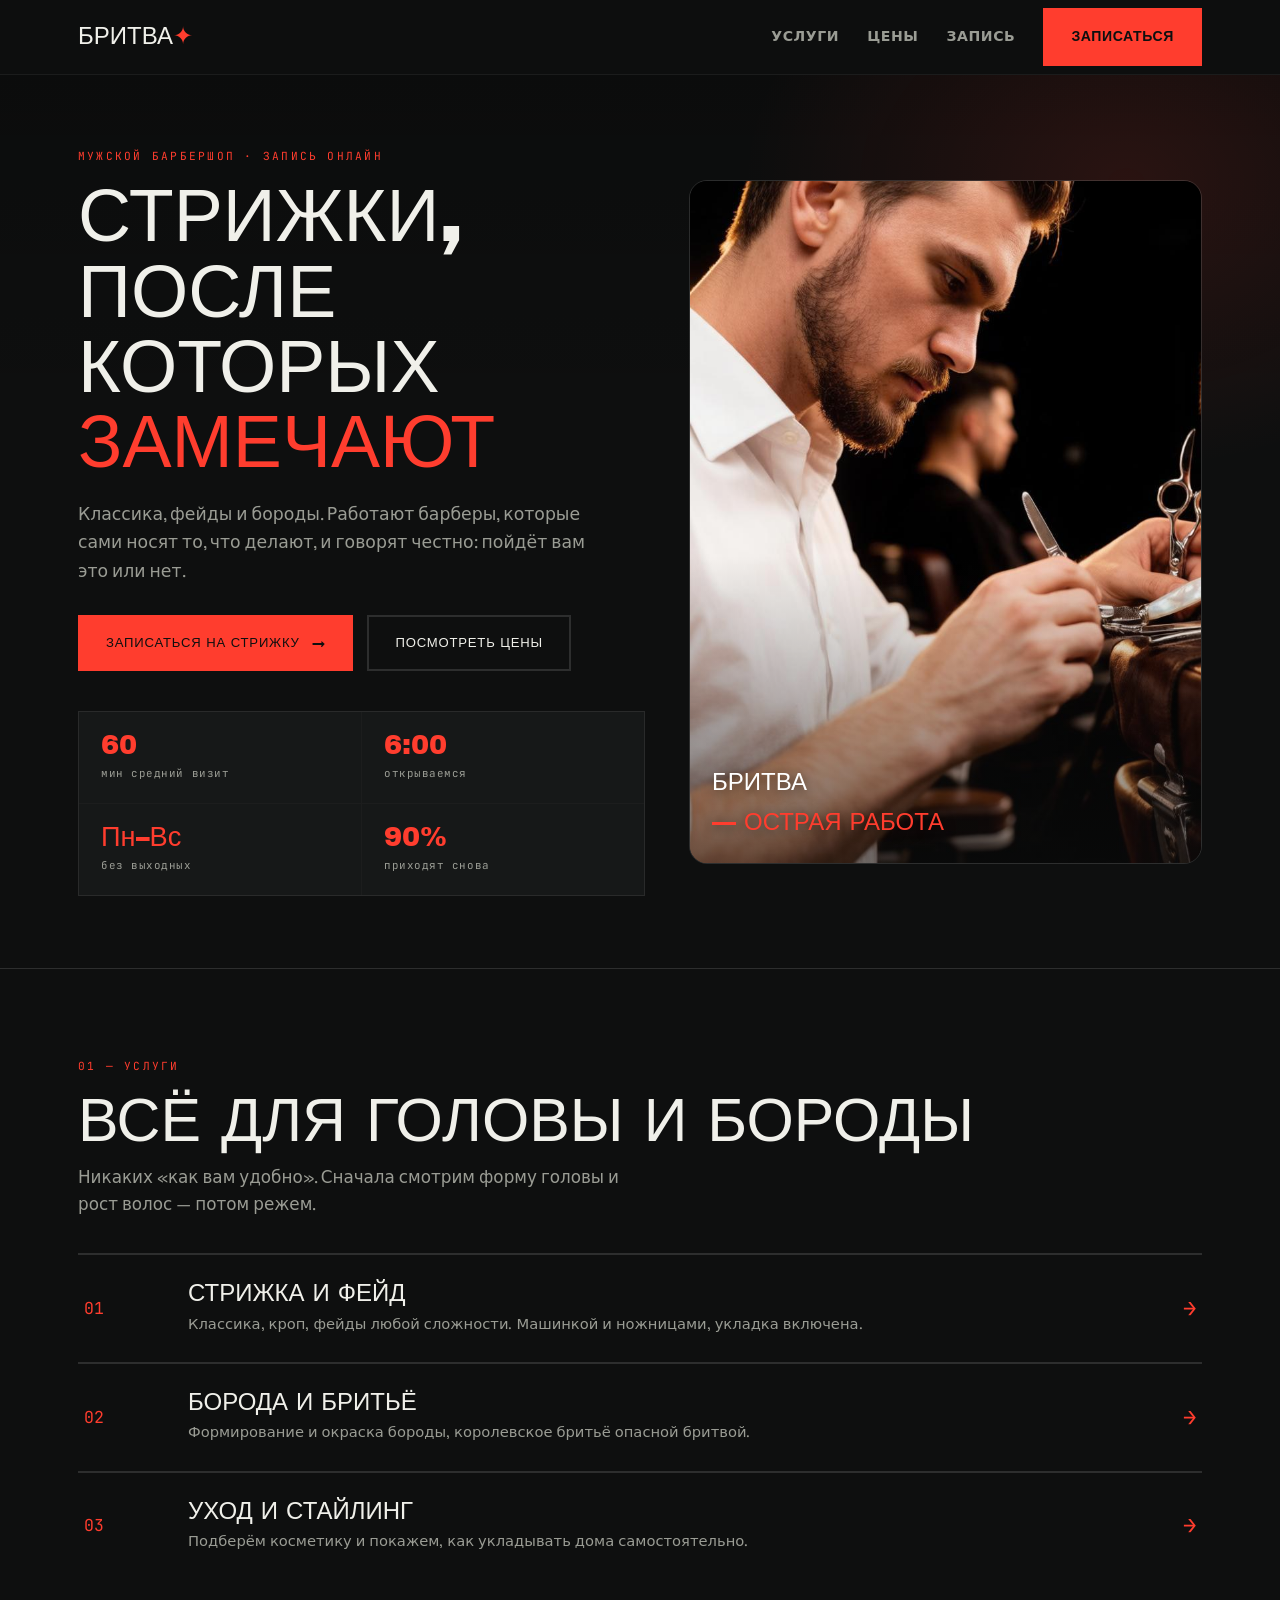
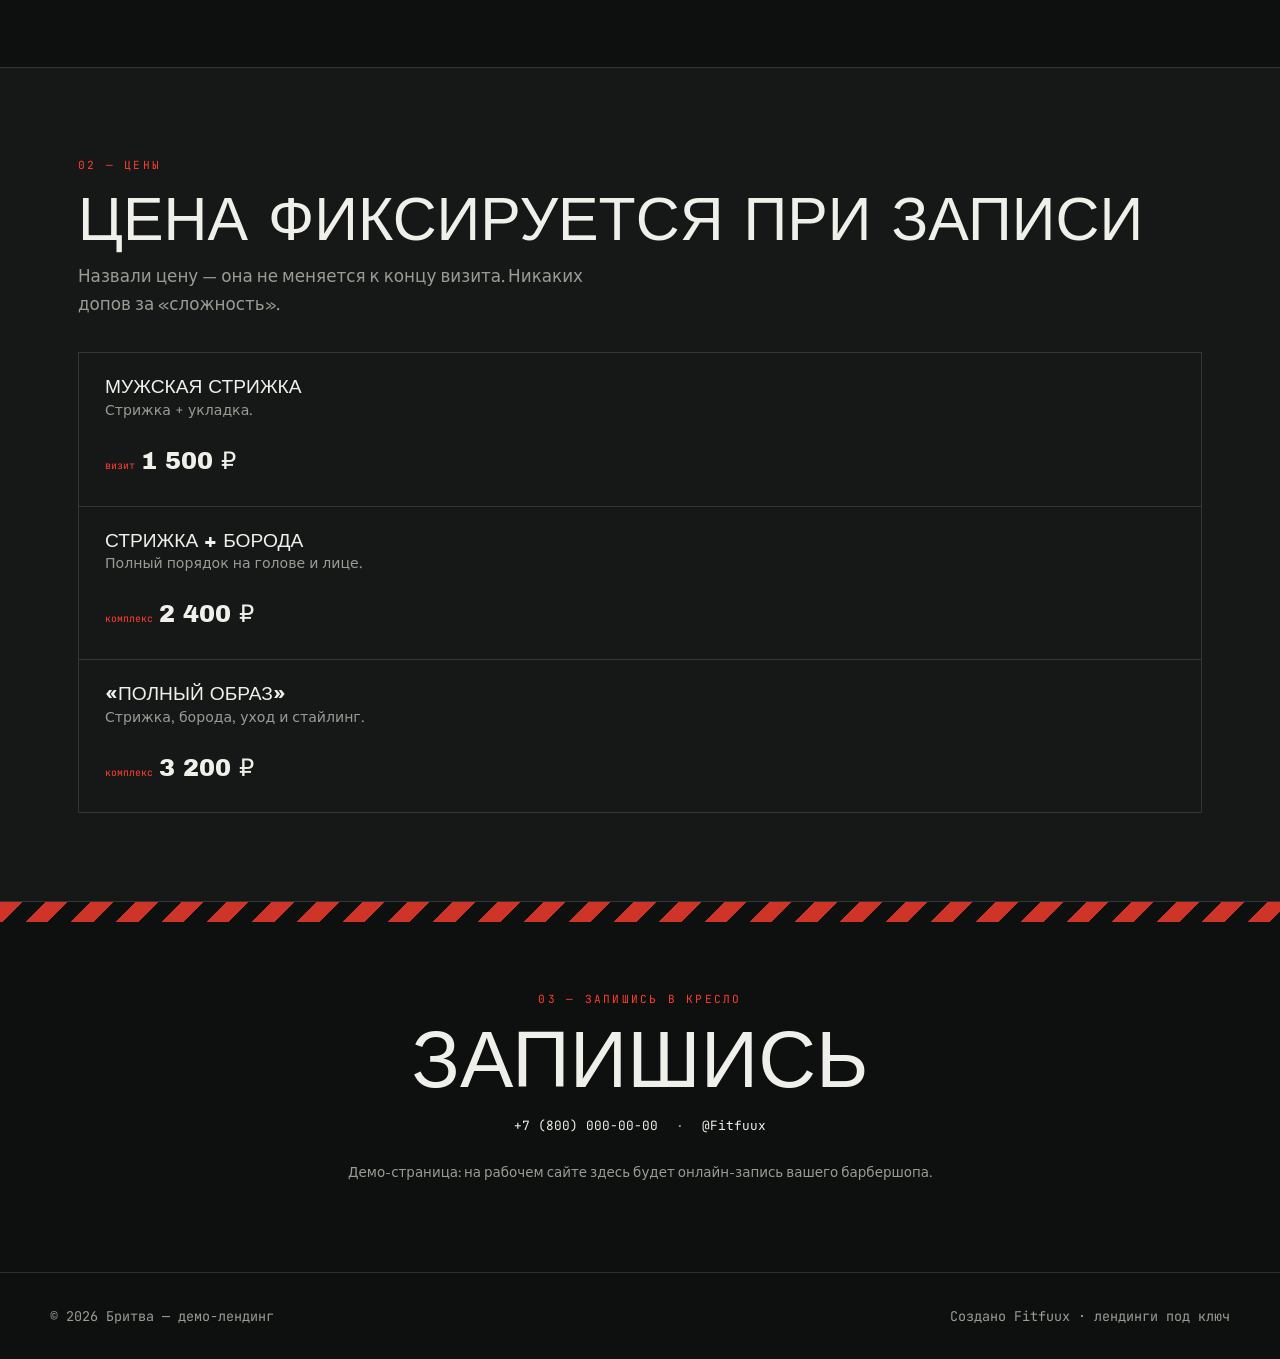
==== commit 1dd11e5e: "Кейсы: индивидуальная премиум-переработка (массаж/цветы/барбер/стоматология)" ====
--- a/barbershop.html
+++ b/barbershop.html
@@ -1,10 +1,10 @@
-<!DOCTYPE html>
+﻿<!DOCTYPE html>
 <html lang="ru">
 <head>
   <meta charset="UTF-8">
   <meta name="viewport" content="width=device-width, initial-scale=1.0, viewport-fit=cover">
-  <title>Барбершоп «Бритва» — демо-лендинг</title>
-  <meta name="description" content="Мужские стрижки и бороды. Демо-лендинг для барбершопа от Fitfuux.">
+  <title>Барбершоп «Бритва» — мужские стрижки и бороды · демо-лендинг</title>
+  <meta name="description" content="Мужские стрижки, фейды и бороды. Демо-лендинг для барбершопа от Fitfuux.">
   <meta name="theme-color" content="#0e0f0f">
   <link rel="preconnect" href="https://fonts.googleapis.com">
   <link rel="preconnect" href="https://fonts.gstatic.com" crossorigin>
@@ -23,6 +23,7 @@
     h1,h2,h3{font-family:var(--display);font-weight:400;line-height:1.02;text-transform:uppercase}
     .eyebrow{font-family:var(--mono);font-size:.7rem;letter-spacing:.2em;text-transform:uppercase;color:var(--alert);margin-bottom:14px}
     .h-xl{font-size:clamp(2.2rem,5vw,3.8rem);font-weight:400;margin-bottom:12px;text-transform:uppercase}
+    .lead{color:var(--muted);font-size:1.05rem;max-width:560px;margin-bottom:34px}
     .section{padding:88px 0}
     .btn{display:inline-flex;align-items:center;gap:12px;padding:15px 26px;font-family:var(--display);font-size:.82rem;letter-spacing:.06em;text-transform:uppercase;text-decoration:none;border:2px solid transparent;cursor:pointer;background:none;transition:transform .2s ease,background .2s ease}
     .btn .arr{transition:transform .25s ease}
@@ -43,8 +44,12 @@
     .burger i{width:22px;height:2px;background:var(--ink);transition:transform .25s ease}
     .burger.is-open i:nth-child(1){transform:translateY(8px) rotate(45deg)}
     .burger.is-open i:nth-child(2){transform:translateY(0) rotate(-45deg)}
-    .hero{position:relative;overflow:hidden;padding:70px 0}
-    .hero .grid{display:grid;grid-template-columns:1.15fr .85fr;gap:40px;align-items:center}
+    .hero{position:relative;overflow:hidden;padding:72px 0}
+    .hero::before{content:"";position:absolute;inset:0;background:
+      radial-gradient(40rem 30rem at 88% 12%,rgba(255,61,46,.12),transparent 60%),
+      linear-gradient(180deg,rgba(0,0,0,.2),transparent 40%);z-index:0}
+    .hero .container{position:relative;z-index:1}
+    .hero .grid{display:grid;grid-template-columns:1.05fr .95fr;gap:44px;align-items:center}
     .hero-type{font-size:clamp(2.4rem,6.5vw,4.6rem);margin-bottom:20px}
     .hero-type .strike{color:var(--alert)}
     .hero-sr{position:absolute;width:1px;height:1px;overflow:hidden;clip:rect(0 0 0 0);clip-path:inset(50%);white-space:nowrap}
@@ -54,11 +59,11 @@
     .hero-fact{background:var(--panel);padding:20px 22px}
     .hero-fact dt{font-family:var(--display);font-size:1.7rem;color:var(--alert);line-height:1}
     .hero-fact dd{font-family:var(--mono);font-size:.68rem;color:var(--muted);margin-top:6px;letter-spacing:.05em}
-    .hero-panel{position:relative;aspect-ratio:3/4;border:1px solid var(--line);overflow:hidden;background:
-      repeating-linear-gradient(45deg,var(--panel) 0 14px,transparent 14px 28px)}
-    .hero-panel .blade{position:absolute;width:10%;height:220%;top:-60%;left:50%;transform:translateX(-50%) rotate(35deg);background:linear-gradient(180deg,var(--steel),#8a8a84);box-shadow:0 0 0 1px rgba(0,0,0,.4);opacity:.5}
-    .hero-panel .etch{position:absolute;left:24px;right:24px;bottom:22px;font-family:var(--display);font-size:1.6rem;text-transform:uppercase;color:var(--ink);opacity:.85}
-    .hero-panel .etch span{display:block;color:var(--alert)}
+    .hero-photo{position:relative;aspect-ratio:3/4;border:1px solid var(--line);overflow:hidden;border-radius:18px}
+    .hero-photo img{width:100%;height:100%;object-fit:cover;display:block}
+    .hero-photo::after{content:"";position:absolute;inset:0;background:linear-gradient(180deg,transparent 55%,rgba(14,15,15,.55));pointer-events:none}
+    .hero-photo .etch{position:absolute;left:22px;right:22px;bottom:20px;font-family:var(--display);font-size:1.5rem;text-transform:uppercase;color:#fff;z-index:1;text-shadow:0 2px 12px rgba(0,0,0,.6)}
+    .hero-photo .etch span{display:block;color:var(--alert)}
     .serv-strips{display:flex;flex-direction:column}
     .serv-strip{display:grid;grid-template-columns:80px 1fr auto;align-items:center;gap:24px;padding:26px 6px;border-top:2px solid var(--line);transition:padding-left .3s ease,background .3s ease}
     .serv-strip:hover{padding-left:18px;background:var(--panel)}
@@ -89,14 +94,16 @@
     .reveal{opacity:0;transform:translateY(40px);transition:opacity .8s ease,transform .8s ease}
     .reveal.in{opacity:1;transform:none}
     [data-delay="1"]{transition-delay:.12s}[data-delay="2"]{transition-delay:.24s}[data-delay="3"]{transition-delay:.36s}
+    @media(max-width:960px){
+      .hero .grid{grid-template-columns:1fr}
+      .hero-photo{max-width:420px}
+    }
     @media(max-width:880px){
       .burger{display:flex}
       .site-nav{position:absolute;top:74px;left:0;right:0;flex-direction:column;gap:0;background:var(--panel);border-bottom:1px solid var(--line);padding:16px 28px 24px;transform:translateY(-8px);opacity:0;pointer-events:none;transition:opacity .3s ease,transform .3s ease}
       .site-nav.is-open{opacity:1;pointer-events:auto;transform:none}
       .site-nav>a{padding:14px 0;border-bottom:1px solid var(--line);font-size:1rem}
       .site-nav>a.btn{color:#0e0f0f;text-align:center;border-bottom:none;justify-content:center}
-      .hero .grid{grid-template-columns:1fr}
-      .hero-panel{display:none}
       .hero{padding:56px 0}
       .serv-strip{grid-template-columns:1fr;gap:8px}
       .serv-strip .go{display:none}
@@ -137,8 +144,8 @@
           <div class="hero-fact"><dt>90%</dt><dd>приходят снова</dd></div>
         </dl>
       </div>
-      <div class="hero-panel" aria-hidden="true">
-        <div class="blade"></div>
+      <div class="hero-photo reveal">
+        <img src="[data-uri]" alt="Мастер барбершопа «Бритва» за работой" loading="lazy">
         <div class="etch">Бритва<span>— острая работа</span></div>
       </div>
     </div>
@@ -148,6 +155,7 @@
     <div class="container">
       <p class="eyebrow reveal">01 — Услуги</p>
       <h2 class="h-xl reveal" data-delay="1">Всё для головы и бороды</h2>
+      <p class="lead reveal" data-delay="2">Никаких «как вам удобно». Сначала смотрим форму головы и рост волос — потом режем.</p>
       <div class="serv-strips">
         <div class="serv-strip reveal"><span class="n">01</span><div><h3>Стрижка и фейд</h3><p>Классика, кроп, фейды любой сложности. Машинкой и ножницами, укладка включена.</p></div><span class="go">→</span></div>
         <div class="serv-strip reveal" data-delay="1"><span class="n">02</span><div><h3>Борода и бритьё</h3><p>Формирование и окраска бороды, королевское бритьё опасной бритвой.</p></div><span class="go">→</span></div>
@@ -160,6 +168,7 @@
     <div class="container">
       <p class="eyebrow reveal">02 — Цены</p>
       <h2 class="h-xl reveal" data-delay="1">Цена фиксируется при записи</h2>
+      <p class="lead reveal" data-delay="2">Назвали цену — она не меняется к концу визита. Никаких допов за «сложность».</p>
       <div class="price-list">
         <div class="pl-row reveal"><div><h3>Мужская стрижка</h3><p>Стрижка + укладка.</p></div><span class="dots"></span><span class="val"><small>визит</small>1 500 ₽</span></div>
         <div class="pl-row reveal" data-delay="1"><div><h3>Стрижка + борода</h3><p>Полный порядок на голове и лице.</p></div><span class="dots"></span><span class="val"><small>комплекс</small>2 400 ₽</span></div>
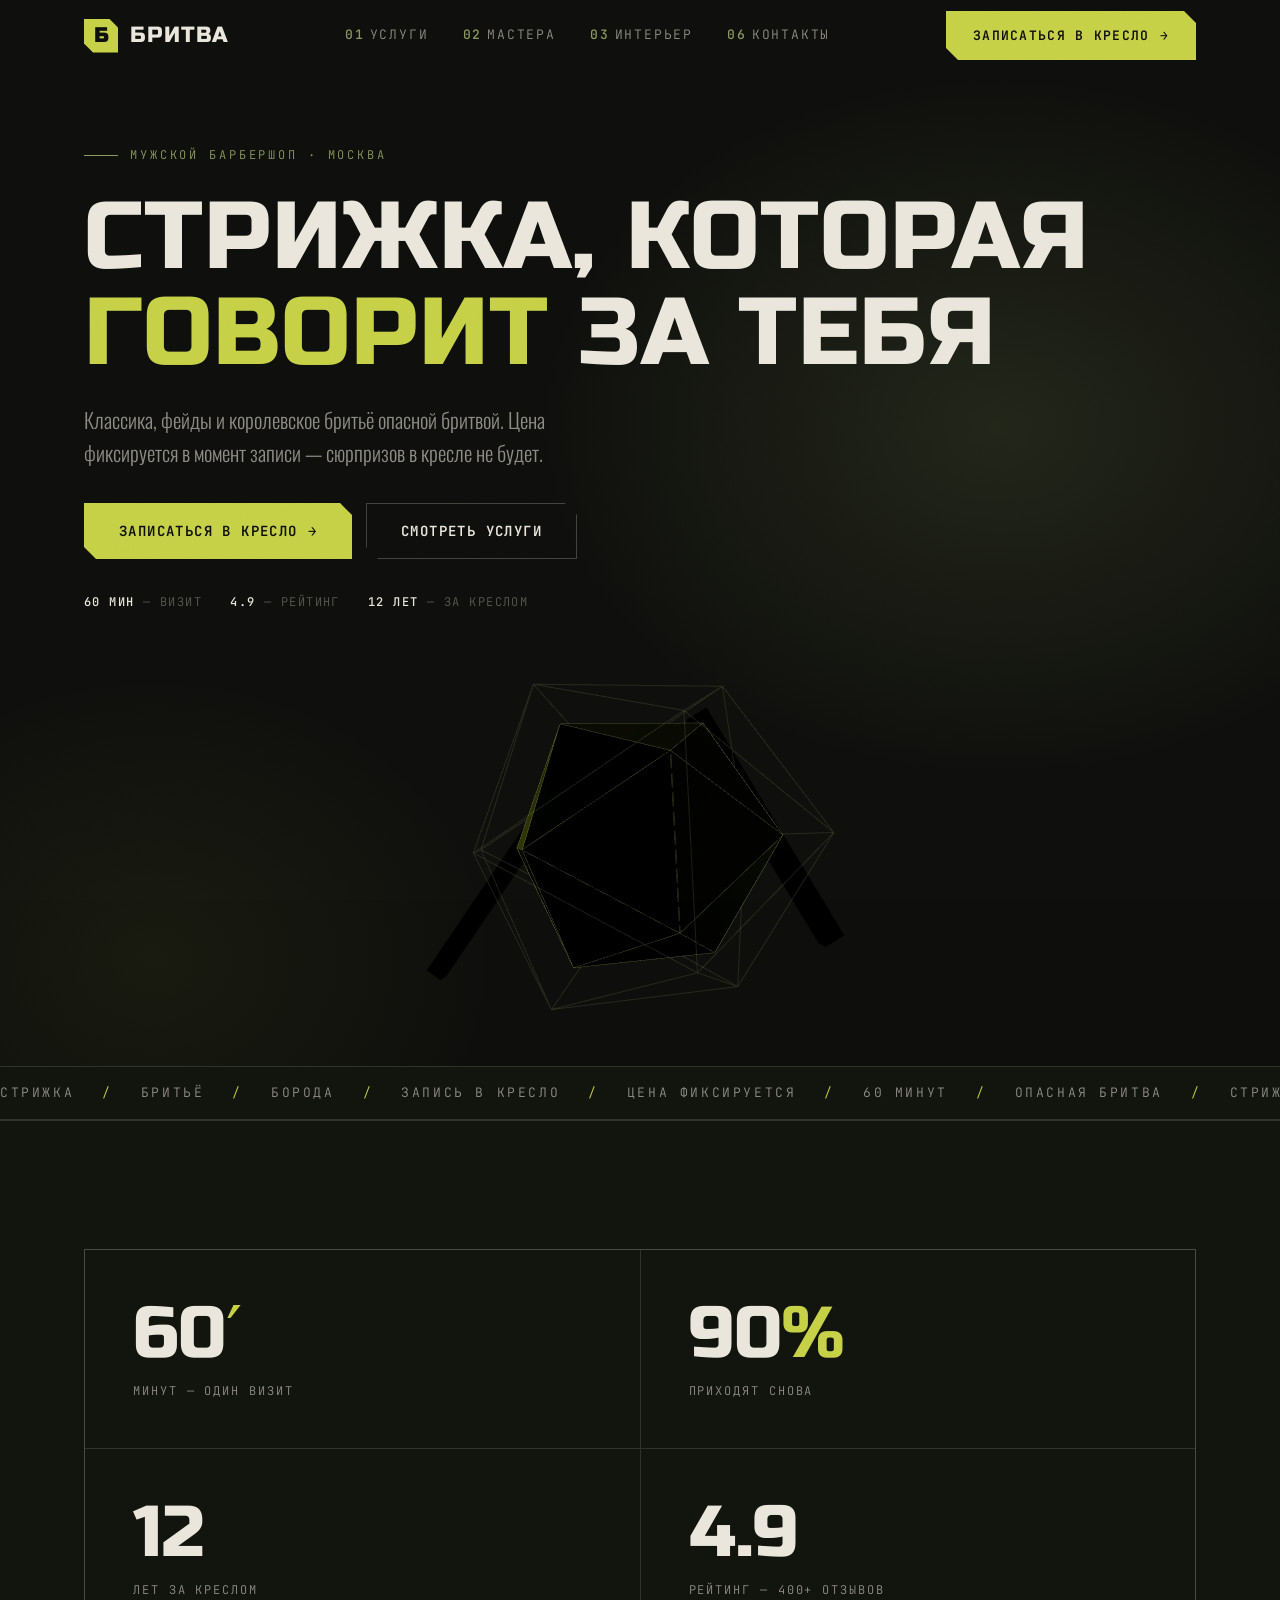
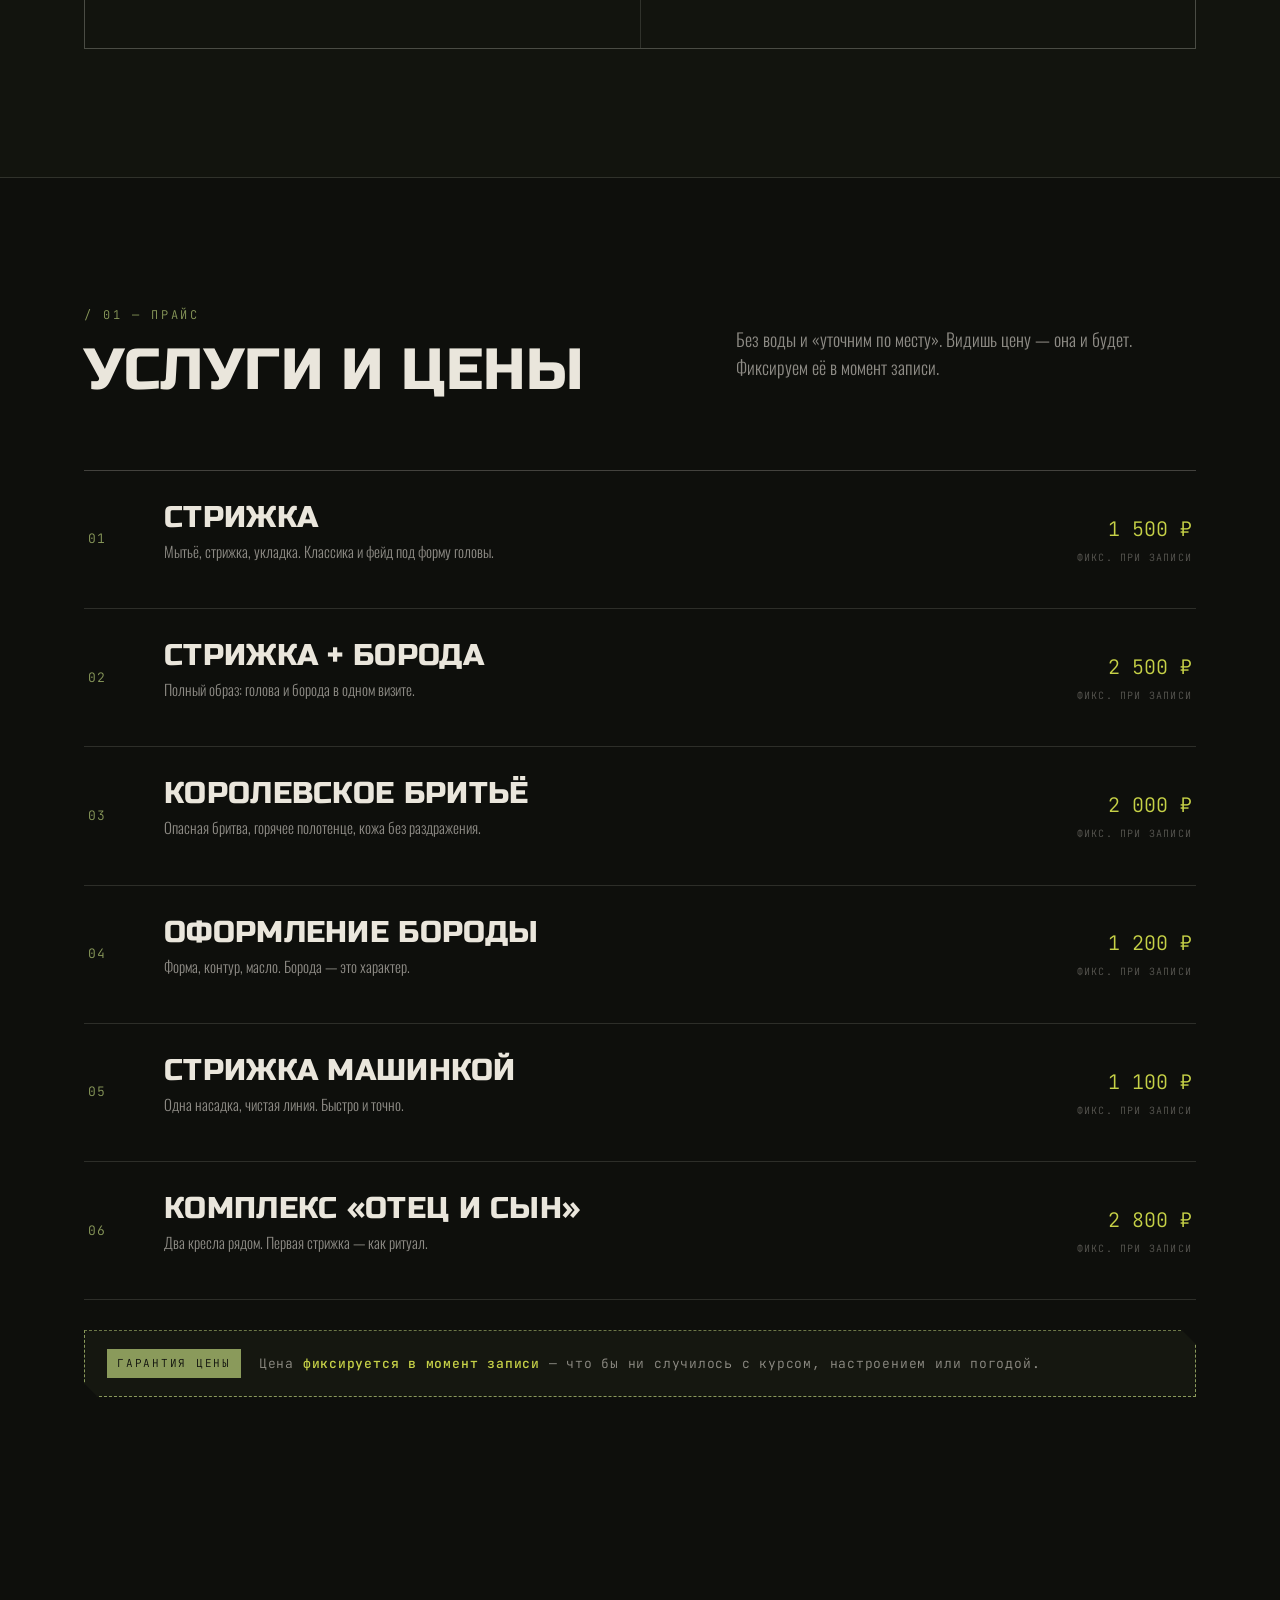
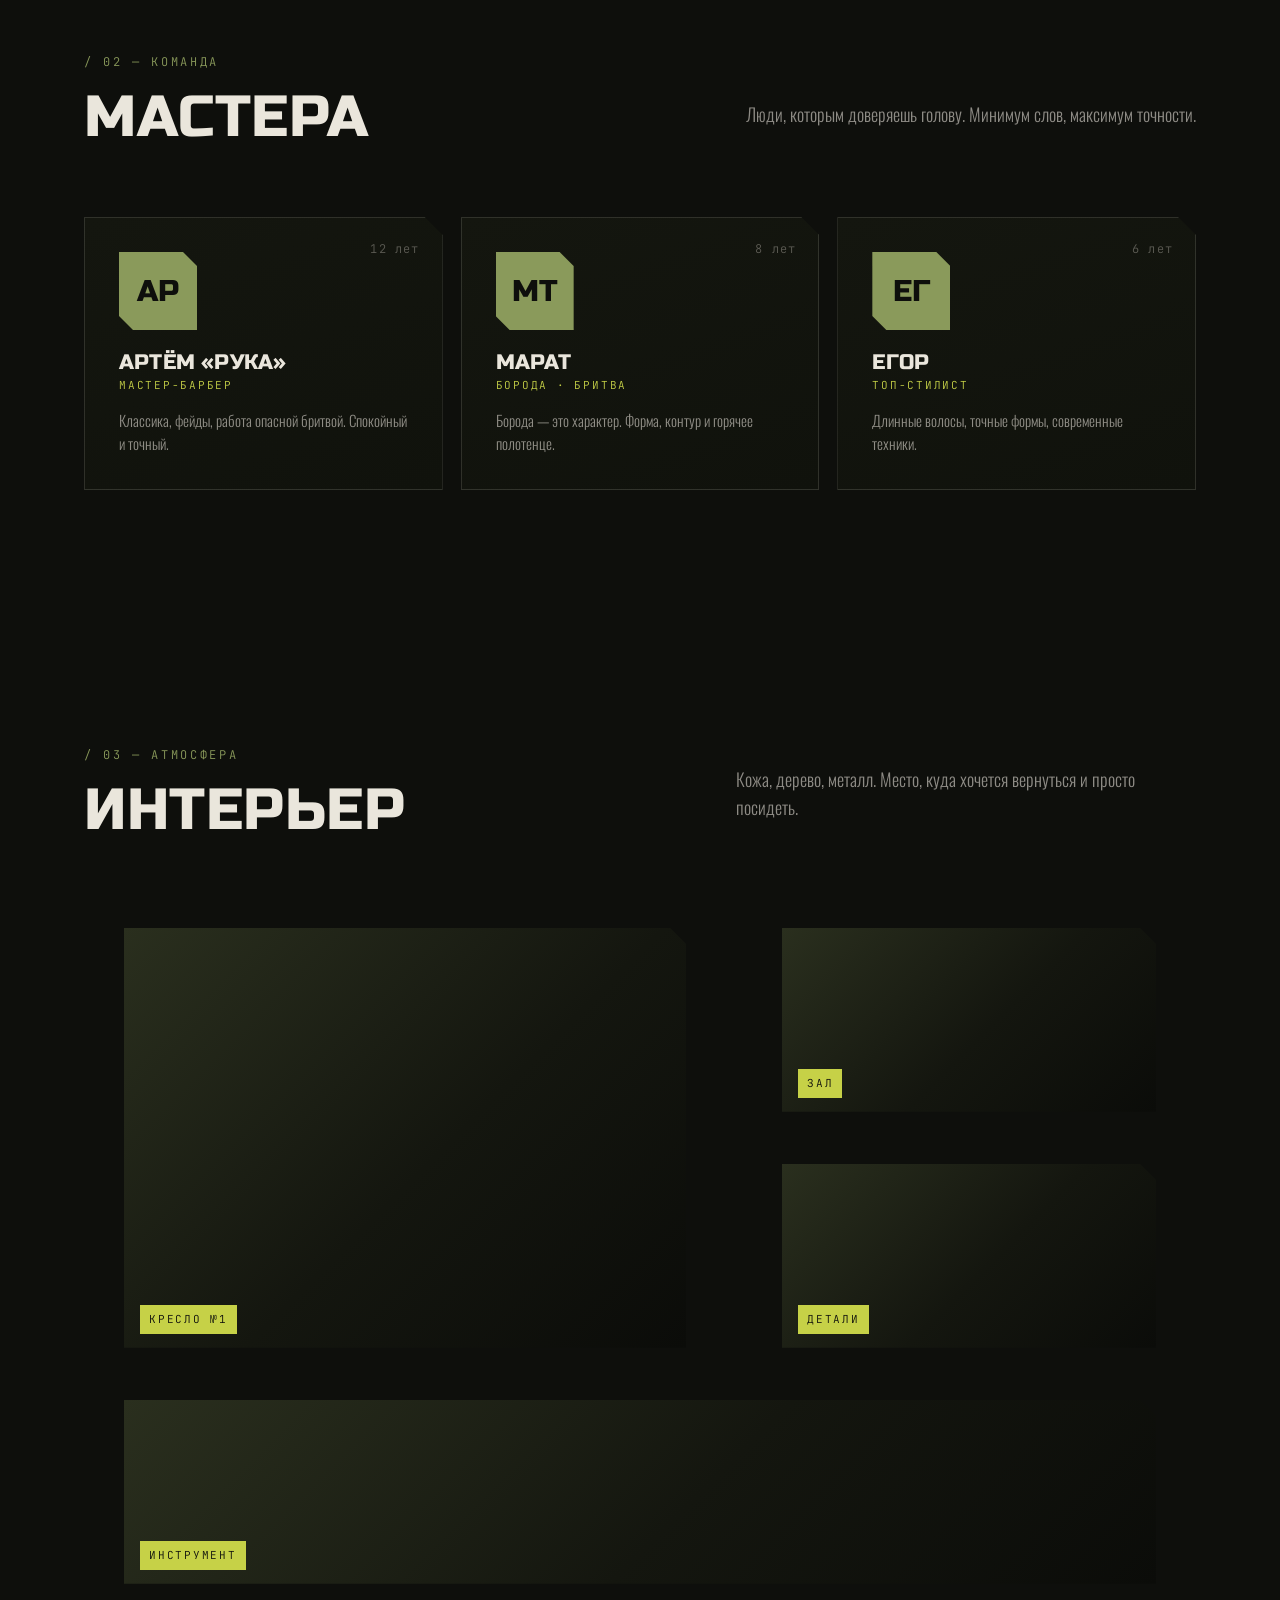
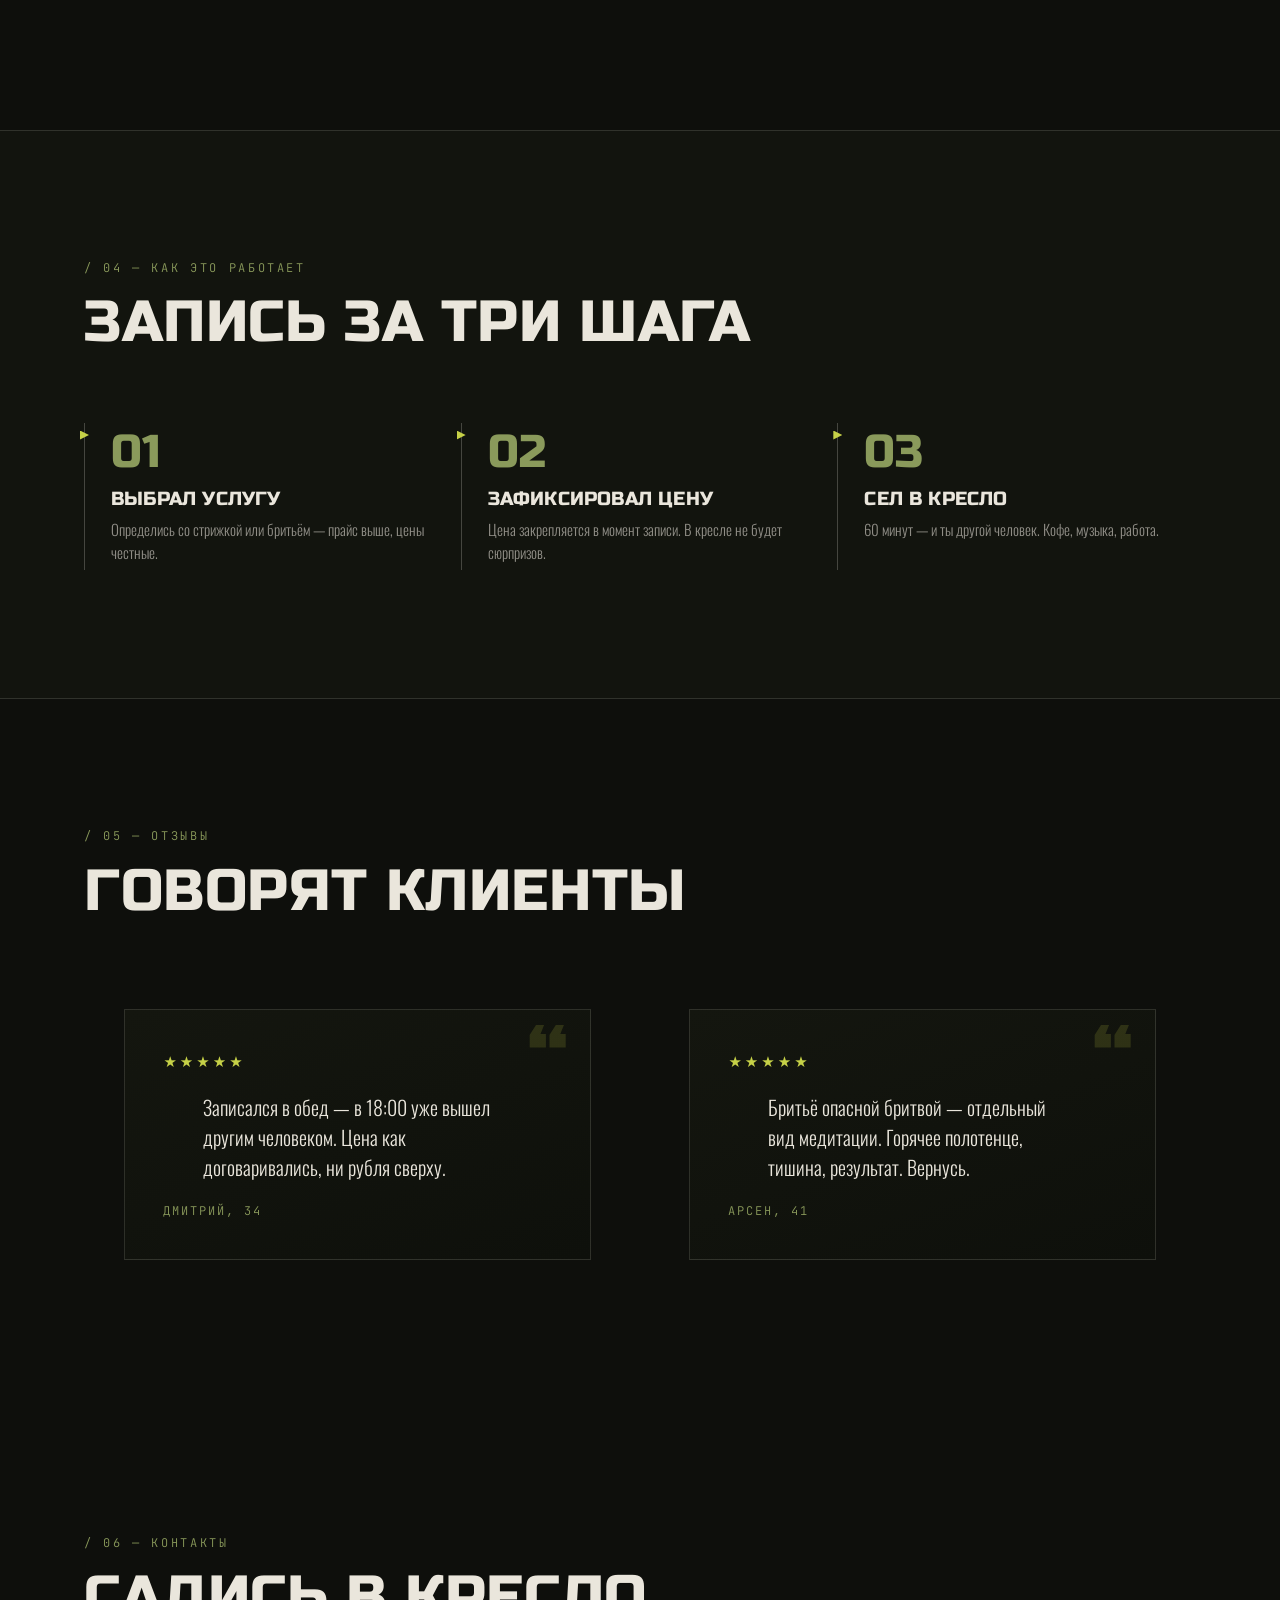
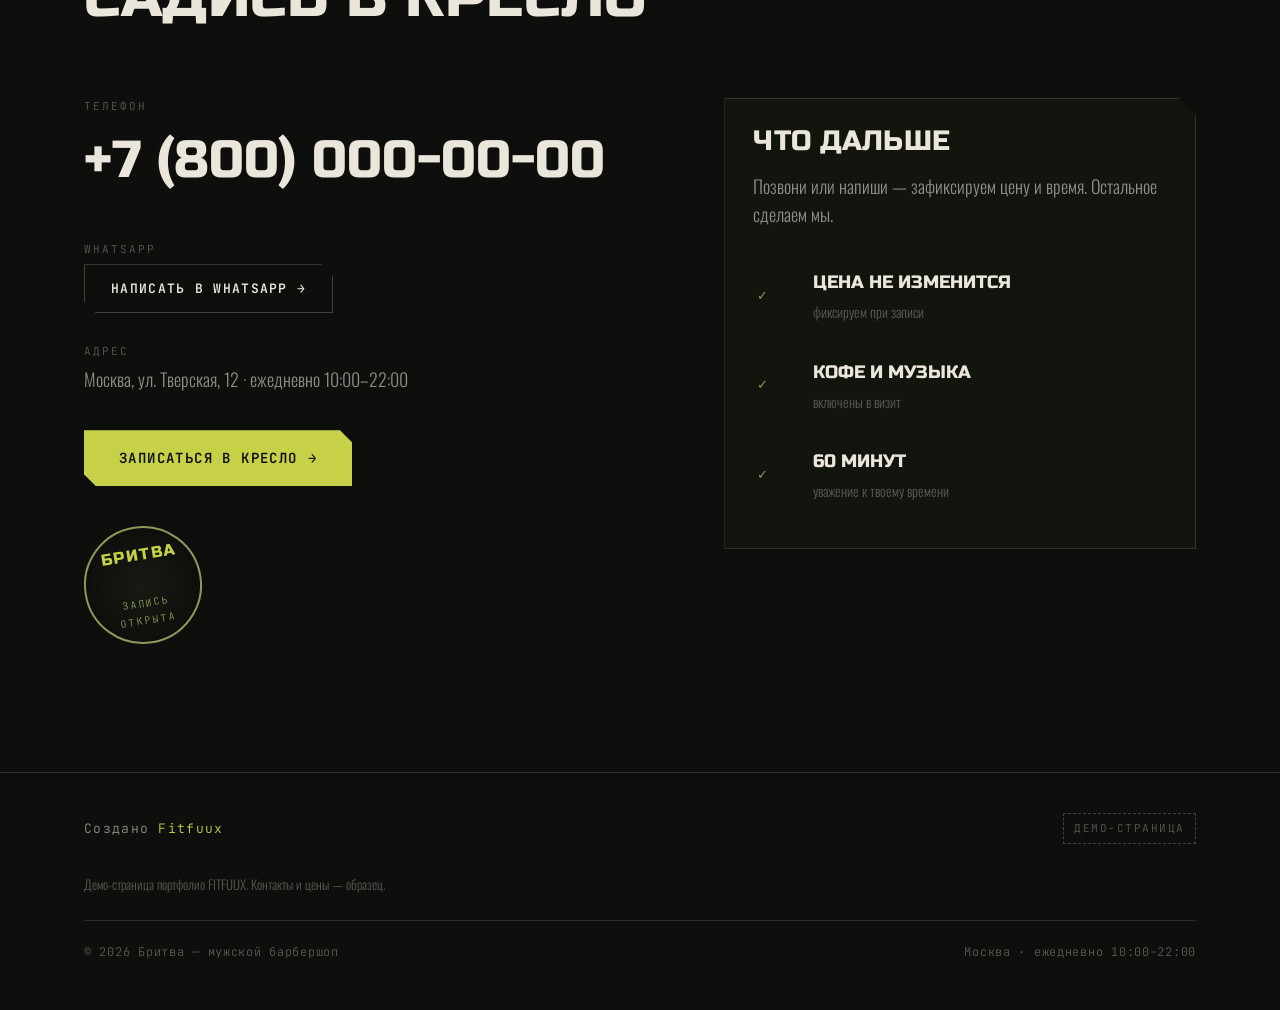
==== commit 18298d72: "Опубликовать новый премиальный лендинг FITFUUX и демо-кейсы" ====
--- a/barbershop.html
+++ b/barbershop.html
@@ -1,214 +1,484 @@
-﻿<!DOCTYPE html>
-<html lang="ru">
+<!DOCTYPE html>
+<html lang="ru" class="no-js">
 <head>
-  <meta charset="UTF-8">
-  <meta name="viewport" content="width=device-width, initial-scale=1.0, viewport-fit=cover">
-  <title>Барбершоп «Бритва» — мужские стрижки и бороды · демо-лендинг</title>
-  <meta name="description" content="Мужские стрижки, фейды и бороды. Демо-лендинг для барбершопа от Fitfuux.">
-  <meta name="theme-color" content="#0e0f0f">
-  <link rel="preconnect" href="https://fonts.googleapis.com">
-  <link rel="preconnect" href="https://fonts.gstatic.com" crossorigin>
-  <link rel="stylesheet" href="https://fonts.googleapis.com/css2?family=Archivo+Black&family=Space+Grotesk:wght@400;500;600;700&family=JetBrains+Mono:wght@400;500&display=swap">
-  <style>
-    :root{
-      --bg:#0e0f0f; --panel:#161818; --ink:#f0f0ea; --muted:#9a9c94;
-      --alert:#ff3d2e; --steel:#d8d8d2; --line:rgba(255,255,255,.13); --line-soft:rgba(255,255,255,.06);
-      --display:"Archivo Black",sans-serif; --sans:"Space Grotesk",system-ui,sans-serif; --mono:"JetBrains Mono",monospace;
-    }
-    *{margin:0;padding:0;box-sizing:border-box}
-    html{scroll-behavior:smooth;overflow-x:hidden}
-    body{background:var(--bg);color:var(--ink);font-family:var(--sans);font-size:16.5px;line-height:1.65;overflow-x:hidden;-webkit-font-smoothing:antialiased}
-    .container{max-width:1180px;margin:0 auto;padding:0 28px}
-    ::selection{background:var(--alert);color:#0e0f0f}
-    h1,h2,h3{font-family:var(--display);font-weight:400;line-height:1.02;text-transform:uppercase}
-    .eyebrow{font-family:var(--mono);font-size:.7rem;letter-spacing:.2em;text-transform:uppercase;color:var(--alert);margin-bottom:14px}
-    .h-xl{font-size:clamp(2.2rem,5vw,3.8rem);font-weight:400;margin-bottom:12px;text-transform:uppercase}
-    .lead{color:var(--muted);font-size:1.05rem;max-width:560px;margin-bottom:34px}
-    .section{padding:88px 0}
-    .btn{display:inline-flex;align-items:center;gap:12px;padding:15px 26px;font-family:var(--display);font-size:.82rem;letter-spacing:.06em;text-transform:uppercase;text-decoration:none;border:2px solid transparent;cursor:pointer;background:none;transition:transform .2s ease,background .2s ease}
-    .btn .arr{transition:transform .25s ease}
-    .btn:hover .arr{transform:translateX(5px)}
-    .btn--alert{background:var(--alert);color:#0e0f0f}
-    .btn--alert:hover{transform:translateY(-2px)}
-    .btn--ghost{border-color:var(--line);color:var(--ink)}
-    .btn--ghost:hover{border-color:var(--alert);color:var(--alert)}
-    .site-header{position:sticky;top:0;z-index:50;background:rgba(14,15,15,.9);backdrop-filter:blur(12px);border-bottom:1px solid var(--line-soft)}
-    .hdr-inner{display:flex;align-items:center;justify-content:space-between;min-height:74px;gap:20px}
-    .logo{font-family:var(--display);font-size:1.5rem;text-transform:uppercase;color:var(--ink);text-decoration:none}
-    .logo .x{color:var(--alert)}
-    .site-nav{display:flex;align-items:center;gap:28px}
-    .site-nav>a{color:var(--muted);text-decoration:none;font-size:.88rem;font-weight:600;text-transform:uppercase;letter-spacing:.04em;transition:color .2s ease}
-    .site-nav>a:hover{color:var(--ink)}
-    .site-nav>a.btn{color:#0e0f0f}
-    .burger{display:none;flex-direction:column;gap:6px;background:none;border:1px solid var(--line);padding:13px 12px;cursor:pointer}
-    .burger i{width:22px;height:2px;background:var(--ink);transition:transform .25s ease}
-    .burger.is-open i:nth-child(1){transform:translateY(8px) rotate(45deg)}
-    .burger.is-open i:nth-child(2){transform:translateY(0) rotate(-45deg)}
-    .hero{position:relative;overflow:hidden;padding:72px 0}
-    .hero::before{content:"";position:absolute;inset:0;background:
-      radial-gradient(40rem 30rem at 88% 12%,rgba(255,61,46,.12),transparent 60%),
-      linear-gradient(180deg,rgba(0,0,0,.2),transparent 40%);z-index:0}
-    .hero .container{position:relative;z-index:1}
-    .hero .grid{display:grid;grid-template-columns:1.05fr .95fr;gap:44px;align-items:center}
-    .hero-type{font-size:clamp(2.4rem,6.5vw,4.6rem);margin-bottom:20px}
-    .hero-type .strike{color:var(--alert)}
-    .hero-sr{position:absolute;width:1px;height:1px;overflow:hidden;clip:rect(0 0 0 0);clip-path:inset(50%);white-space:nowrap}
-    .hero-lead{color:var(--muted);font-size:1.08rem;max-width:520px;margin-bottom:30px}
-    .hero-actions{display:flex;gap:14px;flex-wrap:wrap;margin-bottom:40px}
-    .hero-facts{display:grid;grid-template-columns:1fr 1fr;gap:1px;background:var(--line-soft);border:1px solid var(--line-soft)}
-    .hero-fact{background:var(--panel);padding:20px 22px}
-    .hero-fact dt{font-family:var(--display);font-size:1.7rem;color:var(--alert);line-height:1}
-    .hero-fact dd{font-family:var(--mono);font-size:.68rem;color:var(--muted);margin-top:6px;letter-spacing:.05em}
-    .hero-photo{position:relative;aspect-ratio:3/4;border:1px solid var(--line);overflow:hidden;border-radius:18px}
-    .hero-photo img{width:100%;height:100%;object-fit:cover;display:block}
-    .hero-photo::after{content:"";position:absolute;inset:0;background:linear-gradient(180deg,transparent 55%,rgba(14,15,15,.55));pointer-events:none}
-    .hero-photo .etch{position:absolute;left:22px;right:22px;bottom:20px;font-family:var(--display);font-size:1.5rem;text-transform:uppercase;color:#fff;z-index:1;text-shadow:0 2px 12px rgba(0,0,0,.6)}
-    .hero-photo .etch span{display:block;color:var(--alert)}
-    .serv-strips{display:flex;flex-direction:column}
-    .serv-strip{display:grid;grid-template-columns:80px 1fr auto;align-items:center;gap:24px;padding:26px 6px;border-top:2px solid var(--line);transition:padding-left .3s ease,background .3s ease}
-    .serv-strip:hover{padding-left:18px;background:var(--panel)}
-    .serv-strip .n{font-family:var(--mono);color:var(--alert)}
-    .serv-strip h3{font-family:var(--display);font-size:1.5rem;text-transform:uppercase;margin-bottom:6px}
-    .serv-strip p{color:var(--muted);font-size:.92rem;margin:0}
-    .serv-strip .go{font-family:var(--mono);color:var(--alert);font-size:1.4rem}
-    .price-list{border:1px solid var(--line)}
-    .pl-row{display:grid;grid-template-columns:1fr auto;align-items:baseline;gap:20px;padding:24px 26px;border-bottom:1px solid var(--line)}
-    .pl-row:last-child{border-bottom:none}
-    .pl-row h3{font-family:var(--display);font-size:1.2rem;text-transform:uppercase}
-    .pl-row p{color:var(--muted);font-size:.88rem;margin-top:2px}
-    .pl-row .dots{flex:1;height:1px;background:repeating-linear-gradient(90deg,var(--line) 0 6px,transparent 6px 12px)}
-    .pl-row .val{font-family:var(--display);font-size:1.5rem;white-space:nowrap}
-    .pl-row .val small{font-family:var(--mono);color:var(--alert);font-size:.62rem;margin-right:6px}
-    .cta{text-align:center;padding:88px 0;position:relative;overflow:hidden}
-    .cta::before{content:"";position:absolute;left:0;right:0;top:0;height:20px;background:repeating-linear-gradient(135deg,var(--alert) 0 16px,transparent 16px 32px);opacity:.8}
-    .cta .big{display:inline-block;font-family:var(--display);font-size:clamp(2.4rem,6.5vw,5rem);text-transform:uppercase;text-decoration:none;color:var(--ink);line-height:.95;transition:color .3s ease}
-    .cta .big:hover{color:var(--alert)}
-    .cta .big-sub{font-family:var(--mono);font-size:.8rem;color:var(--muted);margin-top:16px;display:flex;gap:18px;justify-content:center;flex-wrap:wrap}
-    .cta .big-sub a{color:var(--ink);text-decoration:none}
-    .cta .big-sub a:hover{color:var(--alert)}
-    .cta .demo-note{color:var(--muted);font-size:.84rem;margin-top:26px}
-    .site-footer{border-top:1px solid var(--line)}
-    .footer-inner{display:flex;align-items:center;justify-content:space-between;flex-wrap:wrap;gap:14px;color:var(--muted);font-size:.84rem;font-family:var(--mono);padding:32px 0}
-    .footer-inner a{color:var(--muted);text-decoration:none}
-    .footer-inner a:hover{color:var(--alert)}
-    .reveal{opacity:0;transform:translateY(40px);transition:opacity .8s ease,transform .8s ease}
-    .reveal.in{opacity:1;transform:none}
-    [data-delay="1"]{transition-delay:.12s}[data-delay="2"]{transition-delay:.24s}[data-delay="3"]{transition-delay:.36s}
-    @media(max-width:960px){
-      .hero .grid{grid-template-columns:1fr}
-      .hero-photo{max-width:420px}
-    }
-    @media(max-width:880px){
-      .burger{display:flex}
-      .site-nav{position:absolute;top:74px;left:0;right:0;flex-direction:column;gap:0;background:var(--panel);border-bottom:1px solid var(--line);padding:16px 28px 24px;transform:translateY(-8px);opacity:0;pointer-events:none;transition:opacity .3s ease,transform .3s ease}
-      .site-nav.is-open{opacity:1;pointer-events:auto;transform:none}
-      .site-nav>a{padding:14px 0;border-bottom:1px solid var(--line);font-size:1rem}
-      .site-nav>a.btn{color:#0e0f0f;text-align:center;border-bottom:none;justify-content:center}
-      .hero{padding:56px 0}
-      .serv-strip{grid-template-columns:1fr;gap:8px}
-      .serv-strip .go{display:none}
-      .pl-row{grid-template-columns:1fr;gap:8px}
-      .pl-row .dots{display:none}
-    }
-    @media(prefers-reduced-motion:reduce){html{scroll-behavior:auto}*,*::before,*::after{animation:none!important;transition-duration:.01ms!important}.reveal{opacity:1;transform:none}}
-  </style>
+<meta charset="UTF-8">
+<meta name="viewport" content="width=device-width, initial-scale=1.0, viewport-fit=cover">
+<meta name="color-scheme" content="dark">
+<meta name="theme-color" content="#0E0F0C">
+<title>Бритва — мужской барбершоп | стрижка и бритьё, цена фиксируется при записи</title>
+<meta name="description" content="Бритва — мужской барбершоп в Москве. Стрижка, фейды, оформление бороды и королевское бритьё опасной бритвой. Цена фиксируется в момент записи — сюрпризов в кресле не будет.">
+<meta property="og:type" content="website">
+<meta property="og:locale" content="ru_RU">
+<meta property="og:site_name" content="Бритва — мужской барбершоп">
+<meta property="og:title" content="Бритва — мужской барбершоп | цена фиксируется при записи">
+<meta property="og:description" content="Стрижка, которая говорит за тебя. Классика, фейды, бритьё опасной бритвой. Запишись в кресло — цена не изменится.">
+<meta property="og:image" content="https://images.unsplash.com/photo-1585747860715-2ba37e788b70?q=80&w=1600&auto=format&fit=crop">
+<meta name="twitter:card" content="summary_large_image">
+<meta name="twitter:title" content="Бритва — мужской барбершоп">
+<meta name="twitter:description" content="Стрижка и бритьё. Цена фиксируется при записи.">
+<link rel="preconnect" href="https://fonts.googleapis.com">
+<link rel="preconnect" href="https://fonts.gstatic.com" crossorigin>
+<link rel="preconnect" href="https://images.unsplash.com">
+<link href="https://fonts.googleapis.com/css2?family=Russo+One&family=Oswald:wght@300;400;500;600&family=JetBrains+Mono:ital,wght@0,300;0,400;0,500;0,600;1,400&display=swap" rel="stylesheet">
+<style>
+  :root{
+    --bg: #0E0F0C;
+    --bg-2: #12140E;
+    --ink: #EAE6DC;
+    --ink-dim: rgba(234,230,220,0.58);
+    --ink-faint: rgba(234,230,220,0.34);
+    --khaki: #8A9A5B;
+    --lime: #C6D147;
+    --line: rgba(234,230,220,0.14);
+    --line-strong: rgba(234,230,220,0.24);
+    --font-display: 'Russo One', system-ui, sans-serif;
+    --font-text: 'Oswald', system-ui, sans-serif;
+    --font-mono: 'JetBrains Mono', ui-monospace, monospace;
+    --ease: cubic-bezier(0.22,1,0.36,1);
+    --cut: 14px;
+    --header-h: 72px;
+    --pad: clamp(20px, 5vw, 64px);
+  }
+  *,*::before,*::after{ box-sizing: border-box; }
+  html{ scroll-behavior: smooth; scroll-padding-top: calc(var(--header-h) + 16px); }
+  html,body{ overflow-x: hidden; }
+  body{ margin:0; background: var(--bg); color: var(--ink); font-family: var(--font-text); font-weight:300; font-size:18px; line-height:1.55; -webkit-font-smoothing:antialiased; text-rendering:optimizeLegibility; color-scheme:dark; }
+  body::after{ content:""; position:fixed; inset:0; z-index:2000; pointer-events:none; background-image:url("data:image/svg+xml,%3Csvg xmlns='http://www.w3.org/2000/svg' width='180' height='180'%3E%3Cfilter id='n'%3E%3CfeTurbulence type='fractalNoise' baseFrequency='0.82' numOctaves='3' stitchTiles='stitch'/%3E%3C/filter%3E%3Crect width='100%25' height='100%25' filter='url(%23n)'/%3E%3C/svg%3E"); opacity:0.05; mix-blend-mode:overlay; }
+  ::selection{ background: var(--lime); color: var(--bg); }
+  img{ max-width:100%; display:block; }
+  a{ color:inherit; text-decoration:none; }
+  button{ font-family:inherit; cursor:pointer; }
+  .container{ width:100%; max-width:1240px; margin:0 auto; padding-left:var(--pad); padding-right:var(--pad); }
+  h1,h2,h3,h4{ font-family:var(--font-display); font-weight:400; text-transform:uppercase; line-height:1.02; margin:0; letter-spacing:0.01em; }
+  h2{ font-size:clamp(30px, 4.6vw, 58px); }
+  h3{ font-size:clamp(20px, 2.4vw, 28px); }
+  .mono{ font-family:var(--font-mono); }
+  .accent{ color:var(--lime); }
+  .khaki{ color:var(--khaki); }
+  .js .reveal{ opacity:0; transform:translateY(26px); transition:opacity .9s var(--ease), transform .9s var(--ease); transition-delay:var(--d, 0ms); }
+  .js .reveal.is-inview{ opacity:1; transform:none; }
+  .header{ position:fixed; top:0; left:0; right:0; z-index:1000; height:var(--header-h); display:flex; align-items:center; transition:background .4s var(--ease), border-color .4s var(--ease), backdrop-filter .4s var(--ease); border-bottom:1px solid transparent; }
+  .header.is-scrolled{ background:rgba(14,15,12,0.78); backdrop-filter:blur(14px); -webkit-backdrop-filter:blur(14px); border-bottom-color:var(--line); }
+  .header__inner{ display:flex; align-items:center; justify-content:space-between; gap:24px; width:100%; }
+  .logo{ display:inline-flex; align-items:center; gap:12px; font-family:var(--font-display); font-size:22px; letter-spacing:0.04em; text-transform:uppercase; }
+  .logo__mark{ width:34px; height:34px; display:grid; place-items:center; flex:0 0 auto; background:var(--lime); color:var(--bg); clip-path:polygon(0 0, calc(100% - 9px) 0, 100% 9px, 100% 100%, 9px 100%, 0 calc(100% - 9px)); font-size:20px; font-weight:600; }
+  .nav{ display:flex; align-items:center; gap:34px; }
+  .nav a{ font-family:var(--font-mono); font-size:13px; letter-spacing:0.14em; text-transform:uppercase; color:var(--ink-dim); position:relative; padding:6px 0; transition:color .3s var(--ease); }
+  .nav a::after{ content:""; position:absolute; left:0; bottom:0; height:1px; width:0; background:var(--lime); transition:width .35s var(--ease); }
+  .nav a:hover{ color:var(--ink); }
+  .nav a:hover::after{ width:100%; }
+  .nav__num{ color:var(--khaki); margin-right:5px; font-weight:500; }
+  .burger{ display:none; background:none; border:1px solid var(--line-strong); color:var(--ink); width:46px; height:46px; position:relative; }
+  .burger span{ position:absolute; left:13px; right:13px; height:2px; background:currentColor; transition:transform .35s var(--ease), opacity .25s; }
+  .burger span:nth-child(1){ top:17px; }
+  .burger span:nth-child(2){ top:22px; }
+  .burger span:nth-child(3){ top:27px; }
+  .burger[aria-expanded="true"] span:nth-child(1){ transform:translateY(5px) rotate(45deg); }
+  .burger[aria-expanded="true"] span:nth-child(2){ opacity:0; }
+  .burger[aria-expanded="true"] span:nth-child(3){ transform:translateY(-5px) rotate(-45deg); }
+  .btn{ --cut:12px; display:inline-flex; align-items:center; justify-content:center; gap:10px; font-family:var(--font-mono); font-size:13px; font-weight:600; letter-spacing:0.1em; text-transform:uppercase; padding:17px 26px; line-height:1; clip-path:polygon(0 0, calc(100% - var(--cut)) 0, 100% var(--cut), 100% 100%, var(--cut) 100%, 0 calc(100% - var(--cut))); transition:background .3s var(--ease), color .3s var(--ease), transform .3s var(--ease), filter .3s var(--ease); border:1px solid transparent; position:relative; overflow:hidden; }
+  .btn--primary{ background:var(--lime); color:var(--bg); }
+  .btn--primary:hover{ background:#d5e04f; transform:translateY(-2px); filter:drop-shadow(0 10px 22px rgba(198,209,71,0.22)); }
+  .btn--ghost{ background:transparent; color:var(--ink); border-color:var(--line-strong); }
+  .btn--ghost:hover{ border-color:var(--lime); color:var(--lime); transform:translateY(-2px); }
+  .btn--lg{ padding:20px 34px; font-size:14px; }
+  .btn .arr{ transition:transform .3s var(--ease); }
+  .btn:hover .arr{ transform:translateX(4px); }
+  .hero{ position:relative; padding-top:calc(var(--header-h) + clamp(30px, 7vh, 90px)); padding-bottom:clamp(30px, 6vh, 80px); min-height:100svh; display:flex; align-items:center; overflow:hidden; }
+  .hero::before{ content:""; position:absolute; inset:0; z-index:-1; background:radial-gradient(60% 55% at 78% 40%, rgba(138,154,91,0.16), transparent 60%), radial-gradient(45% 45% at 12% 90%, rgba(198,209,71,0.06), transparent 60%); }
+  .hero__grid{ display:grid; grid-template-columns:1fr; gap:clamp(28px, 5vw, 60px); align-items:center; }
+  .eyebrow{ display:inline-flex; align-items:center; gap:12px; font-family:var(--font-mono); font-size:12px; letter-spacing:0.24em; text-transform:uppercase; color:var(--khaki); margin-bottom:24px; }
+  .eyebrow::before{ content:""; width:34px; height:1px; background:var(--khaki); }
+  .hero__title{ font-size:clamp(40px, 7.4vw, 96px); letter-spacing:0.01em; margin-bottom:22px; }
+  .hero__title .accent{ color:var(--lime); }
+  .hero__sub{ max-width:540px; color:var(--ink-dim); font-size:clamp(17px, 2vw, 21px); font-weight:300; margin-bottom:34px; }
+  .hero__cta{ display:flex; flex-wrap:wrap; gap:14px; margin-bottom:34px; }
+  .hero__meta{ display:flex; flex-wrap:wrap; gap:10px 28px; font-family:var(--font-mono); font-size:12px; letter-spacing:0.12em; text-transform:uppercase; color:var(--ink-faint); }
+  .hero__meta b{ color:var(--ink); font-weight:500; }
+  .scene{ position:relative; min-height:340px; height:100%; width:100%; pointer-events:none; }
+  .scene canvas{ position:absolute; inset:0; width:100% !important; height:100% !important; display:block; opacity:0; transition:opacity 1s var(--ease); }
+  .is-webgl .scene canvas{ opacity:1; }
+  .scene__fallback{ position:absolute; inset:0; display:grid; place-items:center; overflow:hidden; transition:opacity .8s var(--ease); }
+  .is-webgl .scene__fallback{ opacity:0; }
+  .shard{ position:relative; width:min(240px, 62vw); height:min(240px, 62vw); background:radial-gradient(120% 120% at 30% 20%, #2b2f22 0%, #171a13 48%, #0b0c09 100%); clip-path:polygon(30% 0, 100% 22%, 72% 100%, 0 82%); animation:shardSpin 22s linear infinite; box-shadow:inset 0 0 0 1px rgba(198,209,71,0.28), 0 30px 80px rgba(0,0,0,0.6); }
+  .shard::after{ content:""; position:absolute; inset:0; border-top:2px solid var(--lime); opacity:0.5; }
+  .ring{ position:absolute; top:0; bottom:0; left:0; right:0; margin:auto; border:1px dashed var(--line-strong); border-radius:50%; }
+  .ring--1{ width:320px; height:320px; animation:shardSpin 40s linear infinite reverse; border-color:rgba(138,154,91,0.5); }
+  .ring--2{ width:430px; height:430px; animation:shardSpin 60s linear infinite; border-color:rgba(198,209,71,0.28); }
+  @keyframes shardSpin{ to{ transform:rotate(360deg); } }
+  .gyro-toggle{ position:absolute; right:8px; bottom:8px; z-index:2; display:none; align-items:center; gap:8px; pointer-events:auto; background:rgba(14,15,12,0.6); border:1px solid var(--line-strong); color:var(--ink-dim); font-family:var(--font-mono); font-size:11px; letter-spacing:0.16em; text-transform:uppercase; padding:9px 12px; backdrop-filter:blur(6px); }
+  .gyro-toggle.is-on{ color:var(--lime); border-color:var(--lime); }
+  .gyro-toggle svg{ width:14px; height:14px; }
+  .ticker{ overflow:hidden; border-top:1px solid var(--line); border-bottom:1px solid var(--line); padding:16px 0; background:var(--bg-2); }
+  .ticker__track{ display:flex; width:max-content; animation:marquee 26s linear infinite; }
+  .ticker__chunk{ display:flex; align-items:center; gap:28px; padding-right:28px; white-space:nowrap; font-family:var(--font-mono); font-size:13px; letter-spacing:0.2em; text-transform:uppercase; color:var(--ink-dim); }
+  .ticker__chunk i{ color:var(--lime); font-style:normal; }
+  @keyframes marquee{ from{ transform:translateX(0); } to{ transform:translateX(-50%); } }
+  section{ padding-top:clamp(60px, 10vw, 130px); padding-bottom:clamp(60px, 10vw, 130px); position:relative; }
+  .sec-head{ display:flex; align-items:flex-end; justify-content:space-between; gap:24px; margin-bottom:clamp(34px, 6vw, 70px); flex-wrap:wrap; }
+  .sec-head__num{ font-family:var(--font-mono); font-size:12px; letter-spacing:0.22em; color:var(--khaki); text-transform:uppercase; margin-bottom:16px; display:block; }
+  .sec-head__num::before{ content:"/ "; }
+  .sec-head__lead{ max-width:460px; color:var(--ink-dim); font-weight:300; }
+  .stats{ background:var(--bg-2); border-top:1px solid var(--line); border-bottom:1px solid var(--line); }
+  .stats__grid{ display:grid; grid-template-columns:repeat(2, 1fr); gap:1px; background:var(--line); border:1px solid var(--line); }
+  .stat{ background:var(--bg-2); padding:clamp(26px, 4vw, 48px); position:relative; }
+  .stat__num{ font-family:var(--font-display); font-size:clamp(38px, 6vw, 72px); color:var(--ink); line-height:1; }
+  .stat__num .unit{ color:var(--lime); }
+  .stat__label{ font-family:var(--font-mono); font-size:12px; letter-spacing:0.16em; text-transform:uppercase; color:var(--ink-dim); margin-top:12px; }
+  .services__list{ display:flex; flex-direction:column; border-top:1px solid var(--line-strong); }
+  .service{ display:grid; grid-template-columns:56px 1fr auto; gap:20px; align-items:center; padding:clamp(20px, 3vw, 30px) 4px; border-bottom:1px solid var(--line); transition:background .35s var(--ease), padding-left .35s var(--ease); position:relative; }
+  .service:hover{ background:rgba(138,154,91,0.06); padding-left:16px; }
+  .service__idx{ font-family:var(--font-mono); font-size:13px; color:var(--khaki); letter-spacing:0.1em; }
+  .service__name{ font-family:var(--font-display); font-size:clamp(18px, 2.6vw, 30px); text-transform:uppercase; line-height:1.1; }
+  .service__desc{ font-weight:300; color:var(--ink-dim); font-size:15px; margin-top:6px; }
+  .service__price{ font-family:var(--font-mono); font-size:clamp(16px, 2vw, 20px); color:var(--lime); white-space:nowrap; text-align:right; }
+  .service__price small{ display:block; color:var(--ink-faint); font-size:10px; letter-spacing:0.12em; text-transform:uppercase; margin-top:5px; }
+  .fix-banner{ margin-top:30px; display:flex; align-items:center; gap:18px; flex-wrap:wrap; border:1px dashed var(--khaki); padding:18px 22px; background:rgba(138,154,91,0.06); clip-path:polygon(0 0, calc(100% - 14px) 0, 100% 14px, 100% 100%, 14px 100%, 0 calc(100% - 14px)); }
+  .fix-banner__badge{ font-family:var(--font-mono); font-size:11px; letter-spacing:0.16em; text-transform:uppercase; color:var(--bg); background:var(--khaki); padding:6px 10px; }
+  .fix-banner p{ margin:0; font-family:var(--font-mono); font-size:13px; letter-spacing:0.06em; color:var(--ink-dim); }
+  .fix-banner b{ color:var(--lime); font-weight:500; }
+  .masters__grid{ display:grid; grid-template-columns:repeat(3, 1fr); gap:18px; }
+  .master{ border:1px solid var(--line); padding:clamp(24px, 3vw, 34px); position:relative; clip-path:polygon(0 0, calc(100% - 18px) 0, 100% 18px, 100% 100%, 0 100%, 0 0); background:linear-gradient(160deg, #14160f 0%, #10120c 100%); transition:transform .4s var(--ease), border-color .4s var(--ease); }
+  .master:hover{ transform:translateY(-6px); border-color:rgba(198,209,71,0.45); }
+  .master__mono{ width:78px; height:78px; display:grid; place-items:center; margin-bottom:22px; font-family:var(--font-display); font-size:30px; color:var(--bg); background:var(--khaki); clip-path:polygon(0 0, calc(100% - 14px) 0, 100% 14px, 100% 100%, 14px 100%, 0 calc(100% - 14px)); }
+  .master__name{ font-size:21px; margin-bottom:4px; }
+  .master__role{ font-family:var(--font-mono); font-size:11px; letter-spacing:0.16em; text-transform:uppercase; color:var(--lime); margin-bottom:14px; }
+  .master__text{ color:var(--ink-dim); font-weight:300; font-size:15px; margin:0; }
+  .master__years{ position:absolute; top:22px; right:22px; font-family:var(--font-mono); font-size:12px; color:var(--ink-faint); letter-spacing:0.1em; }
+  .gallery{ display:grid; grid-template-columns:repeat(12, 1fr); grid-auto-rows:220px; gap:16px; }
+  .g-item{ position:relative; overflow:hidden; clip-path:polygon(0 0, calc(100% - 16px) 0, 100% 16px, 100% 100%, 0 100%, 0 0); }
+  .g-item--a{ grid-column:span 7; grid-row:span 2; }
+  .g-item--b{ grid-column:span 5; }
+  .g-item--c{ grid-column:span 5; }
+  .g-item--d{ grid-column:span 12; grid-row:span 1; }
+  .g-item img{ width:100%; height:100%; object-fit:cover; transition:transform .7s var(--ease), filter .7s var(--ease); filter:saturate(0.9) contrast(1.05); }
+  .g-item:hover img{ transform:scale(1.05); }
+  .g-item__tag{ position:absolute; left:16px; bottom:14px; font-family:var(--font-mono); font-size:11px; letter-spacing:0.16em; text-transform:uppercase; color:var(--bg); background:var(--lime); padding:6px 9px; z-index:2; }
+  .g-item{ background:linear-gradient(135deg, #2a2f1e 0%, #14160f 55%, #0b0c09 100%); }
+  .process{ background:var(--bg-2); border-top:1px solid var(--line); border-bottom:1px solid var(--line); }
+  .process__grid{ display:grid; grid-template-columns:repeat(3, 1fr); gap:18px; }
+  .step{ border-left:1px solid var(--line-strong); padding:6px 0 6px 26px; position:relative; }
+  .step::before{ content:""; position:absolute; left:-5px; top:8px; width:9px; height:9px; background:var(--lime); clip-path:polygon(0 0, 100% 50%, 0 100%); }
+  .step__num{ font-family:var(--font-display); font-size:46px; color:var(--khaki); line-height:1; margin-bottom:14px; }
+  .step__title{ font-family:var(--font-display); font-size:19px; text-transform:uppercase; margin-bottom:10px; }
+  .step__text{ color:var(--ink-dim); font-weight:300; font-size:15px; margin:0; }
+  .reviews__grid{ display:grid; grid-template-columns:repeat(2, 1fr); gap:18px; }
+  .review{ border:1px solid var(--line); padding:clamp(26px, 3vw, 40px); position:relative; background:linear-gradient(160deg, #14160f, #0e100b); }
+  .review::before{ content:"\201C"; position:absolute; top:4px; right:22px; font-family:var(--font-display); font-size:90px; color:rgba(198,209,71,0.16); line-height:1; }
+  .review__stars{ color:var(--lime); letter-spacing:3px; font-size:15px; margin-bottom:16px; }
+  .review__text{ font-size:clamp(17px, 2vw, 20px); font-weight:300; line-height:1.5; margin-bottom:20px; }
+  .review__author{ font-family:var(--font-mono); font-size:12px; letter-spacing:0.16em; text-transform:uppercase; color:var(--khaki); }
+  .contacts__grid{ display:grid; grid-template-columns:1.1fr 0.9fr; gap:clamp(28px, 5vw, 64px); align-items:start; }
+  .contacts__phone{ font-family:var(--font-display); font-size:clamp(26px, 4.4vw, 52px); color:var(--ink); display:inline-block; margin-bottom:10px; transition:color .3s var(--ease); }
+  .contacts__phone:hover{ color:var(--lime); }
+  .contacts__label{ font-family:var(--font-mono); font-size:11px; letter-spacing:0.18em; text-transform:uppercase; color:var(--ink-faint); margin-bottom:6px; }
+  .contacts__row{ margin-bottom:30px; }
+  .contacts__cta{ display:flex; flex-wrap:wrap; gap:14px; margin-top:36px; }
+  .contacts__card{ border:1px solid var(--line); padding:28px; background:var(--bg-2); clip-path:polygon(0 0, calc(100% - 18px) 0, 100% 18px, 100% 100%, 0 100%, 0 0); }
+  .stamp{ display:inline-grid; place-items:center; margin-top:40px; border:2px solid var(--khaki); border-radius:50%; width:118px; height:118px; font-family:var(--font-mono); font-size:10px; letter-spacing:0.2em; text-transform:uppercase; color:var(--khaki); transform:rotate(-9deg); text-align:center; line-height:1.7; background:radial-gradient(circle, rgba(138,154,91,0.08), transparent 70%); animation:shardSpin 40s linear infinite; }
+  .stamp span{ display:block; font-family:var(--font-display); font-size:16px; color:var(--lime); letter-spacing:0.1em; }
+  .footer{ border-top:1px solid var(--line); padding:40px 0 48px; }
+  .footer__top{ display:flex; align-items:center; justify-content:space-between; gap:20px; flex-wrap:wrap; margin-bottom:30px; }
+  .footer__credit{ font-family:var(--font-mono); font-size:13px; letter-spacing:0.1em; color:var(--ink-dim); }
+  .footer__credit a{ color:var(--lime); border-bottom:1px solid transparent; transition:border-color .3s var(--ease); }
+  .footer__credit a:hover{ border-bottom-color:var(--lime); }
+  .footer__demo{ font-family:var(--font-mono); font-size:11px; letter-spacing:0.14em; text-transform:uppercase; color:var(--ink-faint); border:1px dashed var(--line-strong); padding:6px 10px; }
+  .footer__disclaimer{ color:var(--ink-faint); font-size:13px; font-weight:300; max-width:640px; margin:0; }
+  .footer__bottom{ display:flex; justify-content:space-between; gap:16px; flex-wrap:wrap; font-family:var(--font-mono); font-size:12px; color:var(--ink-faint); letter-spacing:0.06em; margin-top:26px; padding-top:22px; border-top:1px solid var(--line); }
+  .mnav{ position:fixed; inset:0; z-index:990; background:rgba(14,15,12,0.97); display:flex; align-items:center; justify-content:center; opacity:0; visibility:hidden; transition:opacity .4s var(--ease), visibility .4s; }
+  .mnav.is-open{ opacity:1; visibility:visible; }
+  .mnav__list{ display:flex; flex-direction:column; gap:8px; text-align:center; }
+  .mnav a{ font-family:var(--font-display); font-size:clamp(26px, 7vw, 40px); text-transform:uppercase; padding:12px 24px; transition:color .3s var(--ease), transform .3s var(--ease); }
+  .mnav a:hover{ color:var(--lime); transform:translateX(6px); }
+  .mnav__num{ font-family:var(--font-mono); font-size:12px; color:var(--khaki); letter-spacing:0.2em; display:block; margin-bottom:2px; }
+  @media (max-width: 900px){ .nav{ display:none; } .header .btn{ display:none; } .burger{ display:block; } .hero__grid{ grid-template-columns:1fr; } .scene{ min-height:300px; } .masters__grid{ grid-template-columns:1fr; } .process__grid{ grid-template-columns:1fr; gap:30px; } .reviews__grid{ grid-template-columns:1fr; } .contacts__grid{ grid-template-columns:1fr; } .g-item--a,.g-item--b,.g-item--c,.g-item--d{ grid-column:span 12; grid-row:span 1; } .gallery{ grid-auto-rows:240px; } .service{ grid-template-columns:36px 1fr; } .service__price{ grid-column:2; text-align:left; } .gyro-toggle{ display:inline-flex; } }
+  @media (pointer: coarse){ .gyro-toggle{ display:inline-flex; } }
+  @media (prefers-reduced-motion: reduce){ html{ scroll-behavior:auto; } *,*::before,*::after{ animation:none !important; transition:none !important; } .js .reveal{ opacity:1 !important; transform:none !important; } .shard,.ring,.stamp{ animation:none !important; } }
+</style>
 </head>
 <body>
-<header class="site-header">
-  <div class="container hdr-inner">
-    <a class="logo" href="#top">Бритва<span class="x">✦</span></a>
-    <button class="burger" type="button" aria-label="Открыть меню" aria-expanded="false"><i></i><i></i></button>
-    <nav class="site-nav">
-      <a href="#services">Услуги</a><a href="#prices">Цены</a><a href="#contact">Запись</a>
-      <a class="btn btn--alert" href="#contact">Записаться</a>
-    </nav>
+<header class="header" id="top">
+  <div class="container header__inner">
+    <a class="logo" href="#top" aria-label="Бритва — на главную"><span class="logo__mark" aria-hidden="true">Б</span><span>Бритва</span></a>
+    <nav class="nav" aria-label="Основная навигация"><a href="#services"><span class="nav__num">01</span>Услуги</a><a href="#masters"><span class="nav__num">02</span>Мастера</a><a href="#interior"><span class="nav__num">03</span>Интерьер</a><a href="#contacts"><span class="nav__num">06</span>Контакты</a></nav>
+    <a class="btn btn--primary" href="#contacts">Записаться в кресло <span class="arr">→</span></a>
+    <button class="burger" id="burger" aria-expanded="false" aria-controls="mnav" aria-label="Открыть меню"><span></span><span></span><span></span></button>
   </div>
 </header>
-
-<main id="top">
-  <section class="hero">
-    <div class="container grid">
-      <div>
-        <p class="eyebrow">Мужской барбершоп · запись онлайн</p>
-        <h1 class="hero-type">Стрижки, после которых <span class="strike">замечают</span></h1>
-        <h1 class="hero-sr">Барбершоп «Бритва» — стрижки и бороды</h1>
-        <p class="hero-lead">Классика, фейды и бороды. Работают барберы, которые сами носят то, что делают, и говорят честно: пойдёт вам это или нет.</p>
-        <div class="hero-actions">
-          <a class="btn btn--alert" href="#contact">Записаться на стрижку <span class="arr">→</span></a>
-          <a class="btn btn--ghost" href="#prices">Посмотреть цены</a>
+<div class="mnav" id="mnav" aria-hidden="true">
+  <nav class="mnav__list" aria-label="Мобильная навигация">
+    <a href="#services"><span class="mnav__num">01</span>Услуги</a>
+    <a href="#masters"><span class="mnav__num">02</span>Мастера</a>
+    <a href="#interior"><span class="mnav__num">03</span>Интерьер</a>
+    <a href="#process"><span class="mnav__num">04</span>Запись</a>
+    <a href="#contacts"><span class="mnav__num">06</span>Контакты</a>
+    <a class="btn btn--primary" href="#contacts" style="margin-top:20px;">Записаться в кресло →</a>
+  </nav>
+</div>
+<main>
+  <section class="hero" id="hero">
+    <div class="container">
+      <div class="hero__grid">
+        <div class="hero__content">
+          <span class="eyebrow reveal">Мужской барбершоп · Москва</span>
+          <h1 class="hero__title reveal" style="--d:80ms;">Стрижка, которая<br><span class="accent">говорит</span> за тебя</h1>
+          <p class="hero__sub reveal" style="--d:160ms;">Классика, фейды и королевское бритьё опасной бритвой. Цена фиксируется в момент записи — сюрпризов в кресле не будет.</p>
+          <div class="hero__cta reveal" style="--d:240ms;"><a class="btn btn--primary btn--lg" href="#contacts">Записаться в кресло <span class="arr">→</span></a><a class="btn btn--ghost btn--lg" href="#services">Смотреть услуги</a></div>
+          <div class="hero__meta reveal" style="--d:320ms;"><span><b>60 мин</b> — визит</span><span><b>4.9</b> — рейтинг</span><span><b>12 лет</b> — за креслом</span></div>
         </div>
-        <dl class="hero-facts">
-          <div class="hero-fact"><dt>60</dt><dd>мин средний визит</dd></div>
-          <div class="hero-fact"><dt>6:00</dt><dd>открываемся</dd></div>
-          <div class="hero-fact"><dt>Пн&ndash;Вс</dt><dd>без выходных</dd></div>
-          <div class="hero-fact"><dt>90%</dt><dd>приходят снова</dd></div>
-        </dl>
-      </div>
-      <div class="hero-photo reveal">
-        <img src="[data-uri]" alt="Мастер барбершопа «Бритва» за работой" loading="lazy">
-        <div class="etch">Бритва<span>— острая работа</span></div>
-      </div>
-    </div>
-  </section>
-
-  <section class="section" id="services" style="border-top:1px solid var(--line)">
-    <div class="container">
-      <p class="eyebrow reveal">01 — Услуги</p>
-      <h2 class="h-xl reveal" data-delay="1">Всё для головы и бороды</h2>
-      <p class="lead reveal" data-delay="2">Никаких «как вам удобно». Сначала смотрим форму головы и рост волос — потом режем.</p>
-      <div class="serv-strips">
-        <div class="serv-strip reveal"><span class="n">01</span><div><h3>Стрижка и фейд</h3><p>Классика, кроп, фейды любой сложности. Машинкой и ножницами, укладка включена.</p></div><span class="go">→</span></div>
-        <div class="serv-strip reveal" data-delay="1"><span class="n">02</span><div><h3>Борода и бритьё</h3><p>Формирование и окраска бороды, королевское бритьё опасной бритвой.</p></div><span class="go">→</span></div>
-        <div class="serv-strip reveal" data-delay="2"><span class="n">03</span><div><h3>Уход и стайлинг</h3><p>Подберём косметику и покажем, как укладывать дома самостоятельно.</p></div><span class="go">→</span></div>
-      </div>
-    </div>
-  </section>
-
-  <section class="section" id="prices" style="background:var(--panel);border-top:1px solid var(--line);border-bottom:1px solid var(--line)">
-    <div class="container">
-      <p class="eyebrow reveal">02 — Цены</p>
-      <h2 class="h-xl reveal" data-delay="1">Цена фиксируется при записи</h2>
-      <p class="lead reveal" data-delay="2">Назвали цену — она не меняется к концу визита. Никаких допов за «сложность».</p>
-      <div class="price-list">
-        <div class="pl-row reveal"><div><h3>Мужская стрижка</h3><p>Стрижка + укладка.</p></div><span class="dots"></span><span class="val"><small>визит</small>1 500 ₽</span></div>
-        <div class="pl-row reveal" data-delay="1"><div><h3>Стрижка + борода</h3><p>Полный порядок на голове и лице.</p></div><span class="dots"></span><span class="val"><small>комплекс</small>2 400 ₽</span></div>
-        <div class="pl-row reveal" data-delay="2"><div><h3>«Полный образ»</h3><p>Стрижка, борода, уход и стайлинг.</p></div><span class="dots"></span><span class="val"><small>комплекс</small>3 200 ₽</span></div>
-      </div>
-    </div>
-  </section>
-
-  <section class="cta" id="contact">
-    <div class="container">
-      <p class="eyebrow">03 — Запишись в кресло</p>
-      <a class="big" href="tel:+78000000000"><span>Запишись</span></a>
-      <p class="big-sub">
-        <a href="tel:+78000000000">+7 (800) 000-00-00</a>
-        <span>·</span>
-        <a href="https://t.me/Fitfuux">@Fitfuux</a>
-      </p>
-      <p class="demo-note">Демо-страница: на рабочем сайте здесь будет онлайн-запись вашего барбершопа.</p>
+        <div class="hero__scene">
+          <div class="scene" data-scene aria-hidden="true">
+            <div class="scene__fallback"><span class="ring ring--1"></span><span class="ring ring--2"></span><div class="shard"></div></div>
+            <button class="gyro-toggle" id="gyroToggle" type="button" aria-pressed="false" aria-label="Включить наклон по гироскопу"><svg viewBox="0 0 24 24" fill="none" stroke="currentColor" stroke-width="2"><path d="M12 3v3M12 18v3M3 12h3M18 12h3M5.6 5.6l2.1 2.1M16.3 16.3l2.1 2.1M18.4 5.6l-2.1 2.1M7.7 16.3l-2.1 2.1"/><circle cx="12" cy="12" r="3"/></svg>GYRO</button>
+          </div>
+        </div>
+      </div>
+    </div>
+  </section>
+  <div class="ticker" aria-hidden="true">
+    <div class="ticker__track">
+      <span class="ticker__chunk">Стрижка <i>/</i> Бритьё <i>/</i> Борода <i>/</i> Запись в кресло <i>/</i> Цена фиксируется <i>/</i> 60 минут <i>/</i> Опасная бритва <i>/</i></span>
+      <span class="ticker__chunk">Стрижка <i>/</i> Бритьё <i>/</i> Борода <i>/</i> Запись в кресло <i>/</i> Цена фиксируется <i>/</i> 60 минут <i>/</i> Опасная бритва <i>/</i></span>
+    </div>
+  </div>
+  <section class="stats" id="stats">
+    <div class="container"><div class="stats__grid">
+      <div class="stat reveal"><div class="stat__num">60<span class="unit">′</span></div><div class="stat__label">минут — один визит</div></div>
+      <div class="stat reveal" style="--d:60ms;"><div class="stat__num">90<span class="unit">%</span></div><div class="stat__label">приходят снова</div></div>
+      <div class="stat reveal" style="--d:120ms;"><div class="stat__num">12</div><div class="stat__label">лет за креслом</div></div>
+      <div class="stat reveal" style="--d:180ms;"><div class="stat__num">4.9</div><div class="stat__label">рейтинг — 400+ отзывов</div></div>
+    </div></div>
+  </section>
+  <section id="services">
+    <div class="container">
+      <div class="sec-head"><div class="reveal"><span class="sec-head__num">01 — Прайс</span><h2>Услуги и цены</h2></div><p class="sec-head__lead reveal" style="--d:100ms;">Без воды и «уточним по месту». Видишь цену — она и будет. Фиксируем её в момент записи.</p></div>
+      <div class="services__list">
+        <div class="service reveal"><span class="service__idx">01</span><div><h3 class="service__name">Стрижка</h3><p class="service__desc">Мытьё, стрижка, укладка. Классика и фейд под форму головы.</p></div><span class="service__price">1 500 ₽<small>фикс. при записи</small></span></div>
+        <div class="service reveal" style="--d:40ms;"><span class="service__idx">02</span><div><h3 class="service__name">Стрижка + борода</h3><p class="service__desc">Полный образ: голова и борода в одном визите.</p></div><span class="service__price">2 500 ₽<small>фикс. при записи</small></span></div>
+        <div class="service reveal" style="--d:80ms;"><span class="service__idx">03</span><div><h3 class="service__name">Королевское бритьё</h3><p class="service__desc">Опасная бритва, горячее полотенце, кожа без раздражения.</p></div><span class="service__price">2 000 ₽<small>фикс. при записи</small></span></div>
+        <div class="service reveal" style="--d:120ms;"><span class="service__idx">04</span><div><h3 class="service__name">Оформление бороды</h3><p class="service__desc">Форма, контур, масло. Борода — это характер.</p></div><span class="service__price">1 200 ₽<small>фикс. при записи</small></span></div>
+        <div class="service reveal" style="--d:160ms;"><span class="service__idx">05</span><div><h3 class="service__name">Стрижка машинкой</h3><p class="service__desc">Одна насадка, чистая линия. Быстро и точно.</p></div><span class="service__price">1 100 ₽<small>фикс. при записи</small></span></div>
+        <div class="service reveal" style="--d:200ms;"><span class="service__idx">06</span><div><h3 class="service__name">Комплекс «Отец и сын»</h3><p class="service__desc">Два кресла рядом. Первая стрижка — как ритуал.</p></div><span class="service__price">2 800 ₽<small>фикс. при записи</small></span></div>
+      </div>
+      <div class="fix-banner reveal"><span class="fix-banner__badge">Гарантия цены</span><p>Цена <b>фиксируется в момент записи</b> — что бы ни случилось с курсом, настроением или погодой.</p></div>
+    </div>
+  </section>
+  <section id="masters">
+    <div class="container">
+      <div class="sec-head"><div class="reveal"><span class="sec-head__num">02 — Команда</span><h2>Мастера</h2></div><p class="sec-head__lead reveal" style="--d:100ms;">Люди, которым доверяешь голову. Минимум слов, максимум точности.</p></div>
+      <div class="masters__grid">
+        <article class="master reveal"><div class="master__mono" aria-hidden="true">АР</div><span class="master__years">12 лет</span><h3 class="master__name">Артём «Рука»</h3><div class="master__role">Мастер-барбер</div><p class="master__text">Классика, фейды, работа опасной бритвой. Спокойный и точный.</p></article>
+        <article class="master reveal" style="--d:80ms;"><div class="master__mono" aria-hidden="true">МТ</div><span class="master__years">8 лет</span><h3 class="master__name">Марат</h3><div class="master__role">Борода · бритва</div><p class="master__text">Борода — это характер. Форма, контур и горячее полотенце.</p></article>
+        <article class="master reveal" style="--d:160ms;"><div class="master__mono" aria-hidden="true">ЕГ</div><span class="master__years">6 лет</span><h3 class="master__name">Егор</h3><div class="master__role">Топ-стилист</div><p class="master__text">Длинные волосы, точные формы, современные техники.</p></article>
+      </div>
+    </div>
+  </section>
+  <section id="interior">
+    <div class="container">
+      <div class="sec-head"><div class="reveal"><span class="sec-head__num">03 — Атмосфера</span><h2>Интерьер</h2></div><p class="sec-head__lead reveal" style="--d:100ms;">Кожа, дерево, металл. Место, куда хочется вернуться и просто посидеть.</p></div>
+      <div class="gallery">
+        <figure class="g-item g-item--a reveal"><span class="g-item__tag">Кресло №1</span><img loading="lazy" decoding="async" width="800" height="1000" alt="Мастер стрижёт клиента в барбершопе Бритва" src="https://images.unsplash.com/photo-1503951914875-452162b0f3f1?q=80&w=1600&auto=format&fit=crop" onerror="this.style.display='none'"></figure>
+        <figure class="g-item g-item--b reveal" style="--d:80ms;"><span class="g-item__tag">Зал</span><img loading="lazy" decoding="async" width="800" height="500" alt="Интерьер барбершопа с кожаными креслами" src="https://images.unsplash.com/photo-1585747860715-2ba37e788b70?q=80&w=1600&auto=format&fit=crop" onerror="this.style.display='none'"></figure>
+        <figure class="g-item g-item--c reveal" style="--d:140ms;"><span class="g-item__tag">Детали</span><img loading="lazy" decoding="async" width="800" height="500" alt="Мастер оформляет бороду клиенту" src="https://images.unsplash.com/photo-1517832606299-7ae9b720a186?q=80&w=1600&auto=format&fit=crop" onerror="this.style.display='none'"></figure>
+        <figure class="g-item g-item--d reveal" style="--d:200ms;"><span class="g-item__tag">Инструмент</span><img loading="lazy" decoding="async" width="1600" height="700" alt="Инструменты барбера — машинка и ножницы" src="https://images.unsplash.com/photo-1605497788044-5a32c7078486?q=80&w=1600&auto=format&fit=crop" onerror="this.style.display='none'"></figure>
+      </div>
+    </div>
+  </section>
+  <section class="process" id="process">
+    <div class="container">
+      <div class="sec-head"><div class="reveal"><span class="sec-head__num">04 — Как это работает</span><h2>Запись за три шага</h2></div></div>
+      <div class="process__grid">
+        <div class="step reveal"><div class="step__num">01</div><h3 class="step__title">Выбрал услугу</h3><p class="step__text">Определись со стрижкой или бритьём — прайс выше, цены честные.</p></div>
+        <div class="step reveal" style="--d:90ms;"><div class="step__num">02</div><h3 class="step__title">Зафиксировал цену</h3><p class="step__text">Цена закрепляется в момент записи. В кресле не будет сюрпризов.</p></div>
+        <div class="step reveal" style="--d:180ms;"><div class="step__num">03</div><h3 class="step__title">Сел в кресло</h3><p class="step__text">60 минут — и ты другой человек. Кофе, музыка, работа.</p></div>
+      </div>
+    </div>
+  </section>
+  <section id="reviews">
+    <div class="container">
+      <div class="sec-head"><div class="reveal"><span class="sec-head__num">05 — Отзывы</span><h2>Говорят клиенты</h2></div></div>
+      <div class="reviews__grid">
+        <figure class="review reveal"><div class="review__stars" aria-label="Оценка 5 из 5">★★★★★</div><blockquote class="review__text">Записался в обед — в 18:00 уже вышел другим человеком. Цена как договаривались, ни рубля сверху.</blockquote><figcaption class="review__author">Дмитрий, 34</figcaption></figure>
+        <figure class="review reveal" style="--d:100ms;"><div class="review__stars" aria-label="Оценка 5 из 5">★★★★★</div><blockquote class="review__text">Бритьё опасной бритвой — отдельный вид медитации. Горячее полотенце, тишина, результат. Вернусь.</blockquote><figcaption class="review__author">Арсен, 41</figcaption></figure>
+      </div>
+    </div>
+  </section>
+  <section id="contacts">
+    <div class="container">
+      <div class="sec-head"><div class="reveal"><span class="sec-head__num">06 — Контакты</span><h2>Садись в кресло</h2></div></div>
+      <div class="contacts__grid">
+        <div class="reveal">
+          <div class="contacts__row"><div class="contacts__label">Телефон</div><a class="contacts__phone" href="tel:+78000000000">+7 (800) 000-00-00</a></div>
+          <div class="contacts__row"><div class="contacts__label">WhatsApp</div><a class="btn btn--ghost" href="https://wa.me/78000000000" target="_blank" rel="noopener">Написать в WhatsApp →</a></div>
+          <div class="contacts__row"><div class="contacts__label">Адрес</div><p style="margin:0;color:var(--ink-dim);font-weight:300;">Москва, ул. Тверская, 12 · ежедневно 10:00–22:00</p></div>
+          <div class="contacts__cta"><a class="btn btn--primary btn--lg" href="tel:+78000000000">Записаться в кресло <span class="arr">→</span></a></div>
+          <div class="stamp" aria-hidden="true"><span>БРИТВА</span>запись<br>открыта</div>
+        </div>
+        <div class="contacts__card reveal" style="--d:100ms;">
+          <h3 style="margin-bottom:18px;">Что дальше</h3>
+          <p style="color:var(--ink-dim);font-weight:300;margin:0 0 22px;">Позвони или напиши — зафиксируем цену и время. Остальное сделаем мы.</p>
+          <div class="service" style="border-bottom:0;padding:16px 4px;grid-template-columns:36px 1fr;"><span class="service__idx">✓</span><div><strong style="font-family:var(--font-display);font-weight:400;text-transform:uppercase;">Цена не изменится</strong><br><span style="color:var(--ink-faint);font-weight:300;font-size:14px;">фиксируем при записи</span></div></div>
+          <div class="service" style="border-bottom:0;padding:16px 4px;grid-template-columns:36px 1fr;"><span class="service__idx">✓</span><div><strong style="font-family:var(--font-display);font-weight:400;text-transform:uppercase;">Кофе и музыка</strong><br><span style="color:var(--ink-faint);font-weight:300;font-size:14px;">включены в визит</span></div></div>
+          <div class="service" style="border-bottom:0;padding:16px 4px;grid-template-columns:36px 1fr;"><span class="service__idx">✓</span><div><strong style="font-family:var(--font-display);font-weight:400;text-transform:uppercase;">60 минут</strong><br><span style="color:var(--ink-faint);font-weight:300;font-size:14px;">уважение к твоему времени</span></div></div>
+        </div>
+      </div>
     </div>
   </section>
 </main>
-
-<footer class="site-footer">
-  <div class="container footer-inner">
-    <p>© <span class="year">2026</span> Бритва — демо-лендинг</p>
-    <p>Создано <a href="https://fitfuuxdev.github.io/landing/#contact">Fitfuux</a> · лендинги под ключ</p>
+<footer class="footer">
+  <div class="container">
+    <div class="footer__top"><div class="footer__credit">Создано <a href="https://fitfuuxdev.github.io/landing/" target="_blank" rel="noopener">Fitfuux</a></div><div class="footer__demo">демо-страница</div></div>
+    <p class="footer__disclaimer">Демо-страница портфолио FITFUUX. Контакты и цены — образец.</p>
+    <div class="footer__bottom"><span>© <span id="year">2025</span> Бритва — мужской барбершоп</span><span>Москва · ежедневно 10:00–22:00</span></div>
   </div>
 </footer>
-
-<script>
-(function(){
-  var rm=window.matchMedia("(prefers-reduced-motion: reduce)").matches;
-  var b=document.querySelector(".burger"),n=document.querySelector(".site-nav");
-  b.addEventListener("click",function(){var o=n.classList.toggle("is-open");b.classList.toggle("is-open",o);b.setAttribute("aria-expanded",String(o))});
-  n.querySelectorAll("a").forEach(function(l){l.addEventListener("click",function(){n.classList.remove("is-open");b.classList.remove("is-open");b.setAttribute("aria-expanded","false")})});
-  var r=document.querySelectorAll(".reveal");
-  function on(){r.forEach(function(e){e.classList.add("in")})}
-  if("IntersectionObserver" in window&&!rm){var io=new IntersectionObserver(function(en){en.forEach(function(e){if(e.isIntersecting){e.target.classList.add("in");io.unobserve(e.target)}})},{threshold:.15});r.forEach(function(e){io.observe(e)})}else{on()}
-  document.querySelector(".year").textContent=new Date().getFullYear();
-})();
+<script type="module">
+  (function () {
+    'use strict';
+    const doc = document.documentElement;
+    doc.classList.remove('no-js');
+    doc.classList.add('js');
+    const reduced = window.matchMedia('(prefers-reduced-motion: reduce)').matches;
+    const y = document.getElementById('year');
+    if (y) y.textContent = String(new Date().getFullYear());
+    const header = document.querySelector('.header');
+    let scrollTicking = false;
+    function onScroll() { if (scrollTicking) return; scrollTicking = true; requestAnimationFrame(() => { header.classList.toggle('is-scrolled', window.scrollY > 24); scrollTicking = false; }); }
+    window.addEventListener('scroll', onScroll, { passive: true });
+    onScroll();
+    const burger = document.getElementById('burger');
+    const mnav = document.getElementById('mnav');
+    function setMenu(open) { burger.setAttribute('aria-expanded', String(open)); burger.setAttribute('aria-label', open ? 'Закрыть меню' : 'Открыть меню'); mnav.classList.toggle('is-open', open); mnav.setAttribute('aria-hidden', String(!open)); document.body.style.overflow = open ? 'hidden' : ''; }
+    burger.addEventListener('click', () => setMenu(burger.getAttribute('aria-expanded') !== 'true'));
+    mnav.querySelectorAll('a').forEach(a => a.addEventListener('click', () => setMenu(false)));
+    const revealEls = document.querySelectorAll('.reveal');
+    if (reduced || !('IntersectionObserver' in window)) { revealEls.forEach(el => el.classList.add('is-inview')); }
+    else { const io = new IntersectionObserver((entries) => { entries.forEach(e => { if (e.isIntersecting) { e.target.classList.add('is-inview'); io.unobserve(e.target); } }); }, { threshold: 0.12, rootMargin: '0px 0px -8% 0px' }); revealEls.forEach(el => io.observe(el)); }
+    function canRunWebGL() {
+      if (reduced) return false;
+      try { const conn = navigator.connection; if (conn && (conn.saveData || (conn.effectiveType && conn.effectiveType === '2g'))) return false; } catch (e) {}
+      if (typeof navigator.deviceMemory === 'number' && navigator.deviceMemory <= 1) return false;
+      try { const c = document.createElement('canvas'); const gl = c.getContext('webgl2') || c.getContext('webgl') || c.getContext('experimental-webgl'); return !!gl; } catch (e) { return false; }
+    }
+    const sceneEl = document.querySelector('[data-scene]');
+    if (sceneEl && canRunWebGL()) {
+      const schedule = window.requestIdleCallback ? (cb) => window.requestIdleCallback(cb, { timeout: 1400 }) : (cb) => setTimeout(cb, 1);
+      const boot = () => { if (!canRunWebGL()) return; init3D(); };
+      if (document.readyState === 'complete') schedule(boot);
+      else window.addEventListener('load', () => schedule(boot), { once: true });
+    }
+    async function init3D() {
+      let THREE;
+      try { THREE = await import('./assets/js/three.module.min.js'); } catch (e) { return; }
+      if (!THREE || !sceneEl) return;
+      const canvas = document.createElement('canvas');
+      canvas.setAttribute('aria-hidden', 'true');
+      let renderer;
+      try { renderer = new THREE.WebGLRenderer({ canvas, antialias: true, alpha: true, powerPreference: 'high-performance' }); } catch (e) { return; }
+      renderer.setClearColor(0x000000, 0);
+      if ('outputColorSpace' in renderer) renderer.outputColorSpace = THREE.SRGBColorSpace;
+      renderer.toneMapping = THREE.ACESFilmicToneMapping;
+      renderer.toneMappingExposure = 1.1;
+      let dpr = () => Math.min(window.devicePixelRatio || 1, window.innerWidth < 700 ? 1.4 : 1.75);
+      renderer.setPixelRatio(dpr());
+      const scene = new THREE.Scene();
+      const camera = new THREE.PerspectiveCamera(33, 1, 0.1, 100);
+      camera.position.set(0, 0, 6.4);
+      try {
+        const envCanvas = document.createElement('canvas');
+        envCanvas.width = 256; envCanvas.height = 128;
+        const ctx = envCanvas.getContext('2d');
+        const grad = ctx.createLinearGradient(0, 0, 0, 128);
+        grad.addColorStop(0, '#2c3120'); grad.addColorStop(0.5, '#15170f'); grad.addColorStop(1, '#0b0c09');
+        ctx.fillStyle = grad; ctx.fillRect(0, 0, 256, 128);
+        ctx.fillStyle = 'rgba(198,209,71,0.85)'; ctx.fillRect(34, 22, 44, 7);
+        ctx.fillStyle = 'rgba(138,154,91,0.8)'; ctx.fillRect(170, 86, 36, 5);
+        ctx.fillStyle = 'rgba(234,230,220,0.55)'; ctx.fillRect(120, 46, 20, 4);
+        const envTex = new THREE.CanvasTexture(envCanvas);
+        envTex.mapping = THREE.EquirectangularReflectionMapping;
+        if ('colorSpace' in envTex) envTex.colorSpace = THREE.SRGBColorSpace;
+        scene.environment = envTex;
+      } catch (e) {}
+      const group = new THREE.Group();
+      const spin = new THREE.Group();
+      group.add(spin);
+      const detail = 0;
+      const icoGeo = new THREE.IcosahedronGeometry(1.55, detail);
+      const metalMat = new THREE.MeshStandardMaterial({ color: 0x23271e, metalness: 0.92, roughness: 0.32, flatShading: true });
+      const ico = new THREE.Mesh(icoGeo, metalMat);
+      spin.add(ico);
+      const edges = new THREE.LineSegments(new THREE.EdgesGeometry(icoGeo), new THREE.LineBasicMaterial({ color: 0xC6D147, transparent: true, opacity: 0.3 }));
+      spin.add(edges);
+      const cage = new THREE.LineSegments(new THREE.EdgesGeometry(new THREE.IcosahedronGeometry(2.05, 0)), new THREE.LineBasicMaterial({ color: 0x8A9A5B, transparent: true, opacity: 0.16 }));
+      spin.add(cage);
+      const blade = new THREE.Mesh(new THREE.BoxGeometry(0.3, 3.6, 0.3), new THREE.MeshStandardMaterial({ color: 0x151810, metalness: 0.95, roughness: 0.24 }));
+      blade.position.set(1.7, 0.2, -1.5);
+      blade.rotation.z = 0.45;
+      group.add(blade);
+      const blade2 = new THREE.Mesh(new THREE.BoxGeometry(0.22, 2.7, 0.22), new THREE.MeshStandardMaterial({ color: 0x181b13, metalness: 0.9, roughness: 0.3 }));
+      blade2.position.set(-1.9, -0.6, -1.1);
+      blade2.rotation.z = -0.6;
+      group.add(blade2);
+      scene.add(new THREE.AmbientLight(0x3a4030, 0.55));
+      const key = new THREE.DirectionalLight(0xEAE6DC, 2.4); key.position.set(4, 3, 6); scene.add(key);
+      const rim1 = new THREE.DirectionalLight(0xC6D147, 1.6); rim1.position.set(-5, 1, -3); scene.add(rim1);
+      const rim2 = new THREE.DirectionalLight(0x8A9A5B, 1.4); rim2.position.set(5, -2, -2); scene.add(rim2);
+      scene.add(group);
+      sceneEl.appendChild(canvas);
+      document.body.classList.add('is-webgl');
+      function resize() { const w = sceneEl.clientWidth || 1; const h = sceneEl.clientHeight || 1; renderer.setPixelRatio(dpr()); renderer.setSize(w, h, false); camera.aspect = w / h; camera.updateProjectionMatrix(); }
+      resize();
+      const ro = ('ResizeObserver' in window) ? new ResizeObserver(resize) : null;
+      if (ro) ro.observe(sceneEl);
+      else window.addEventListener('resize', resize);
+      let targetX = 0, targetY = 0;
+      let curX = 0, curY = 0;
+      if (window.matchMedia('(pointer: fine)').matches) { window.addEventListener('pointermove', (e) => { const nx = (e.clientX / window.innerWidth) * 2 - 1; const ny = (e.clientY / window.innerHeight) * 2 - 1; targetY = nx * 0.38; targetX = -ny * 0.38; }, { passive: true }); }
+      let gyroOn = false;
+      const gyroBtn = document.getElementById('gyroToggle');
+      const clamp = (v, a, b) => Math.max(a, Math.min(b, v));
+      async function enableGyro() {
+        if (typeof DeviceOrientationEvent !== 'undefined' && typeof DeviceOrientationEvent.requestPermission === 'function') { try { const res = await DeviceOrientationEvent.requestPermission(); if (res !== 'granted') return; } catch (e) { return; } }
+        if (typeof DeviceMotionEvent !== 'undefined' && typeof DeviceMotionEvent.requestPermission === 'function') { try { await DeviceMotionEvent.requestPermission(); } catch (e) {} }
+        gyroOn = true;
+        gyroBtn.classList.add('is-on');
+        gyroBtn.setAttribute('aria-pressed', 'true');
+      }
+      if (gyroBtn) { gyroBtn.addEventListener('click', () => { if (!gyroOn) enableGyro(); else { gyroOn = false; gyroBtn.classList.remove('is-on'); gyroBtn.setAttribute('aria-pressed', 'false'); } }); }
+      window.addEventListener('deviceorientation', (e) => { if (!gyroOn || e.beta == null || e.gamma == null) return; const g = clamp(e.gamma / 45, -1, 1); const b = clamp((e.beta - 40) / 45, -1, 1); targetY = -g * 0.55; targetX = -b * 0.55; }, { passive: true });
+      let raf = 0;
+      let running = false;
+      let visible = true;
+      const stop = () => { if (raf) { cancelAnimationFrame(raf); raf = 0; } running = false; };
+      const start = () => { if (running || !visible) return; running = true; last = performance.now(); raf = requestAnimationFrame(tick); };
+      const io = ('IntersectionObserver' in window) ? new IntersectionObserver((entries) => { visible = entries[0].isIntersecting; visible ? start() : stop(); }, { rootMargin: '120px' }) : null;
+      if (io) io.observe(sceneEl);
+      document.addEventListener('visibilitychange', () => { visible = !document.hidden; document.hidden ? stop() : start(); });
+      canvas.addEventListener('webglcontextlost', (e) => { e.preventDefault(); stop(); document.body.classList.remove('is-webgl'); if (canvas.parentNode) canvas.parentNode.removeChild(canvas); if (io) io.disconnect(); });
+      const scrollClamp = (v) => Math.max(0, Math.min(1, v));
+      let last = performance.now();
+      function tick(now) {
+        raf = requestAnimationFrame(tick);
+        const delta = Math.min(0.05, (now - last) / 1000);
+        last = now;
+        const k = 1 - Math.exp(-delta * 4.5);
+        curX += (targetX - curX) * k;
+        curY += (targetY - curY) * k;
+        group.rotation.x = curX;
+        group.rotation.y = curY;
+        spin.rotation.y += delta * 0.22;
+        spin.rotation.z += delta * 0.05;
+        blade.rotation.z = 0.45 + Math.sin(now * 0.0004) * 0.1;
+        blade2.rotation.z = -0.6 + Math.cos(now * 0.0005) * 0.09;
+        const p = scrollClamp(window.scrollY / Math.max(1, window.innerHeight));
+        group.position.y = -0.55 * p;
+        group.position.z = 0.9 * p;
+        group.rotation.z = 0.09 * p;
+        renderer.render(scene, camera);
+      }
+      start();
+    }
+  })();
 </script>
 </body>
 </html>
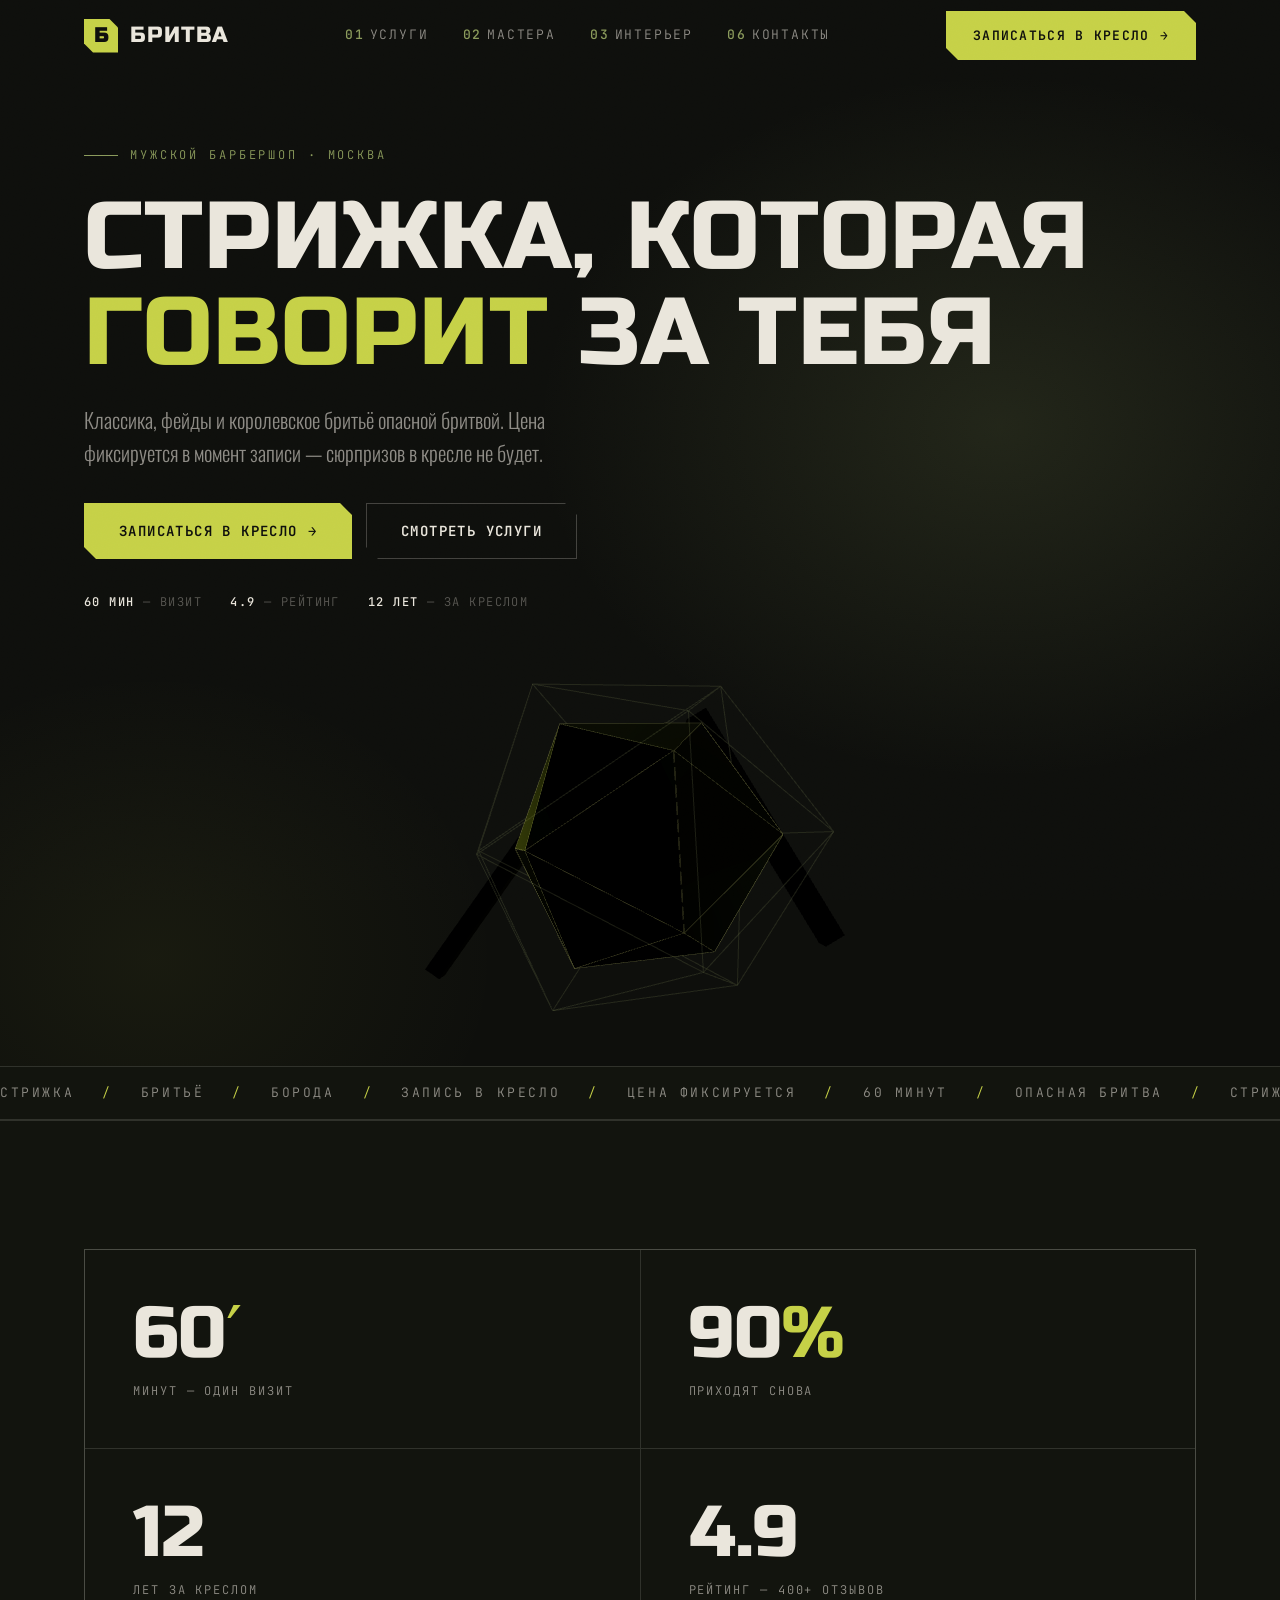
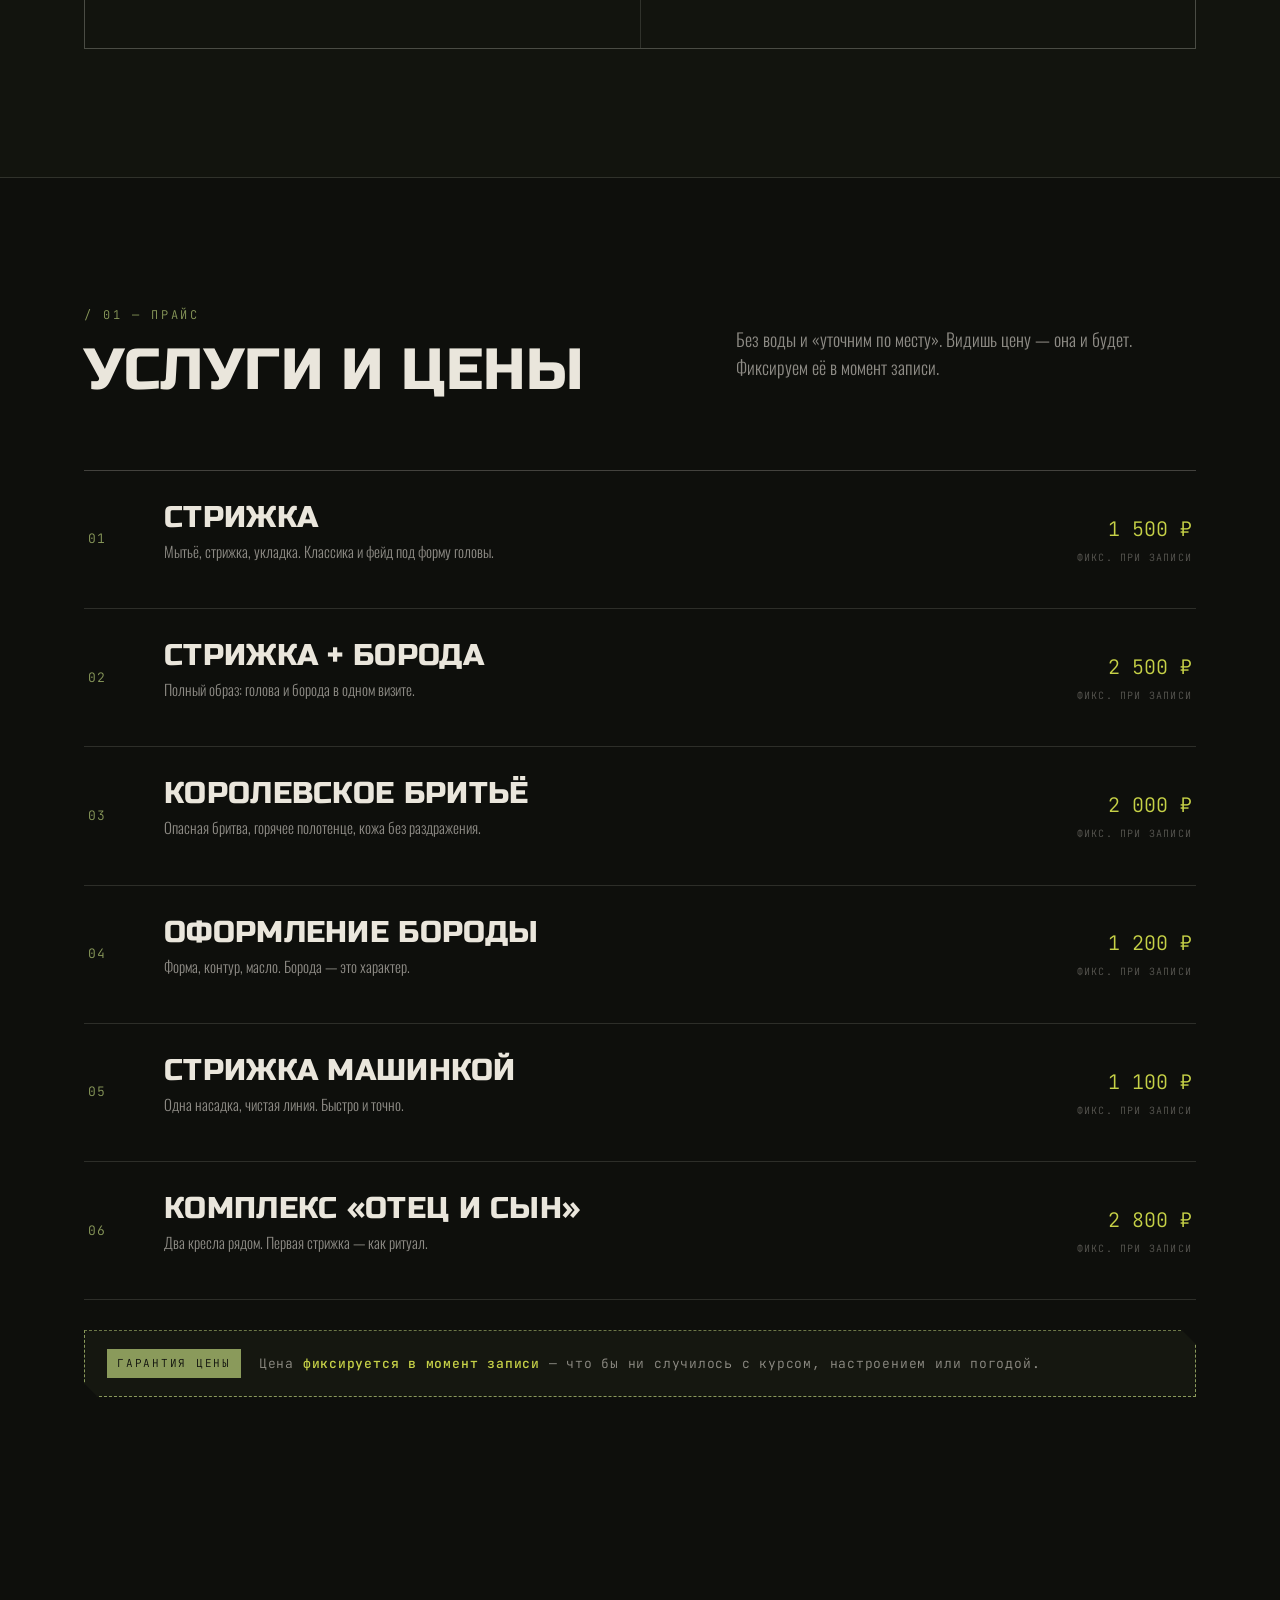
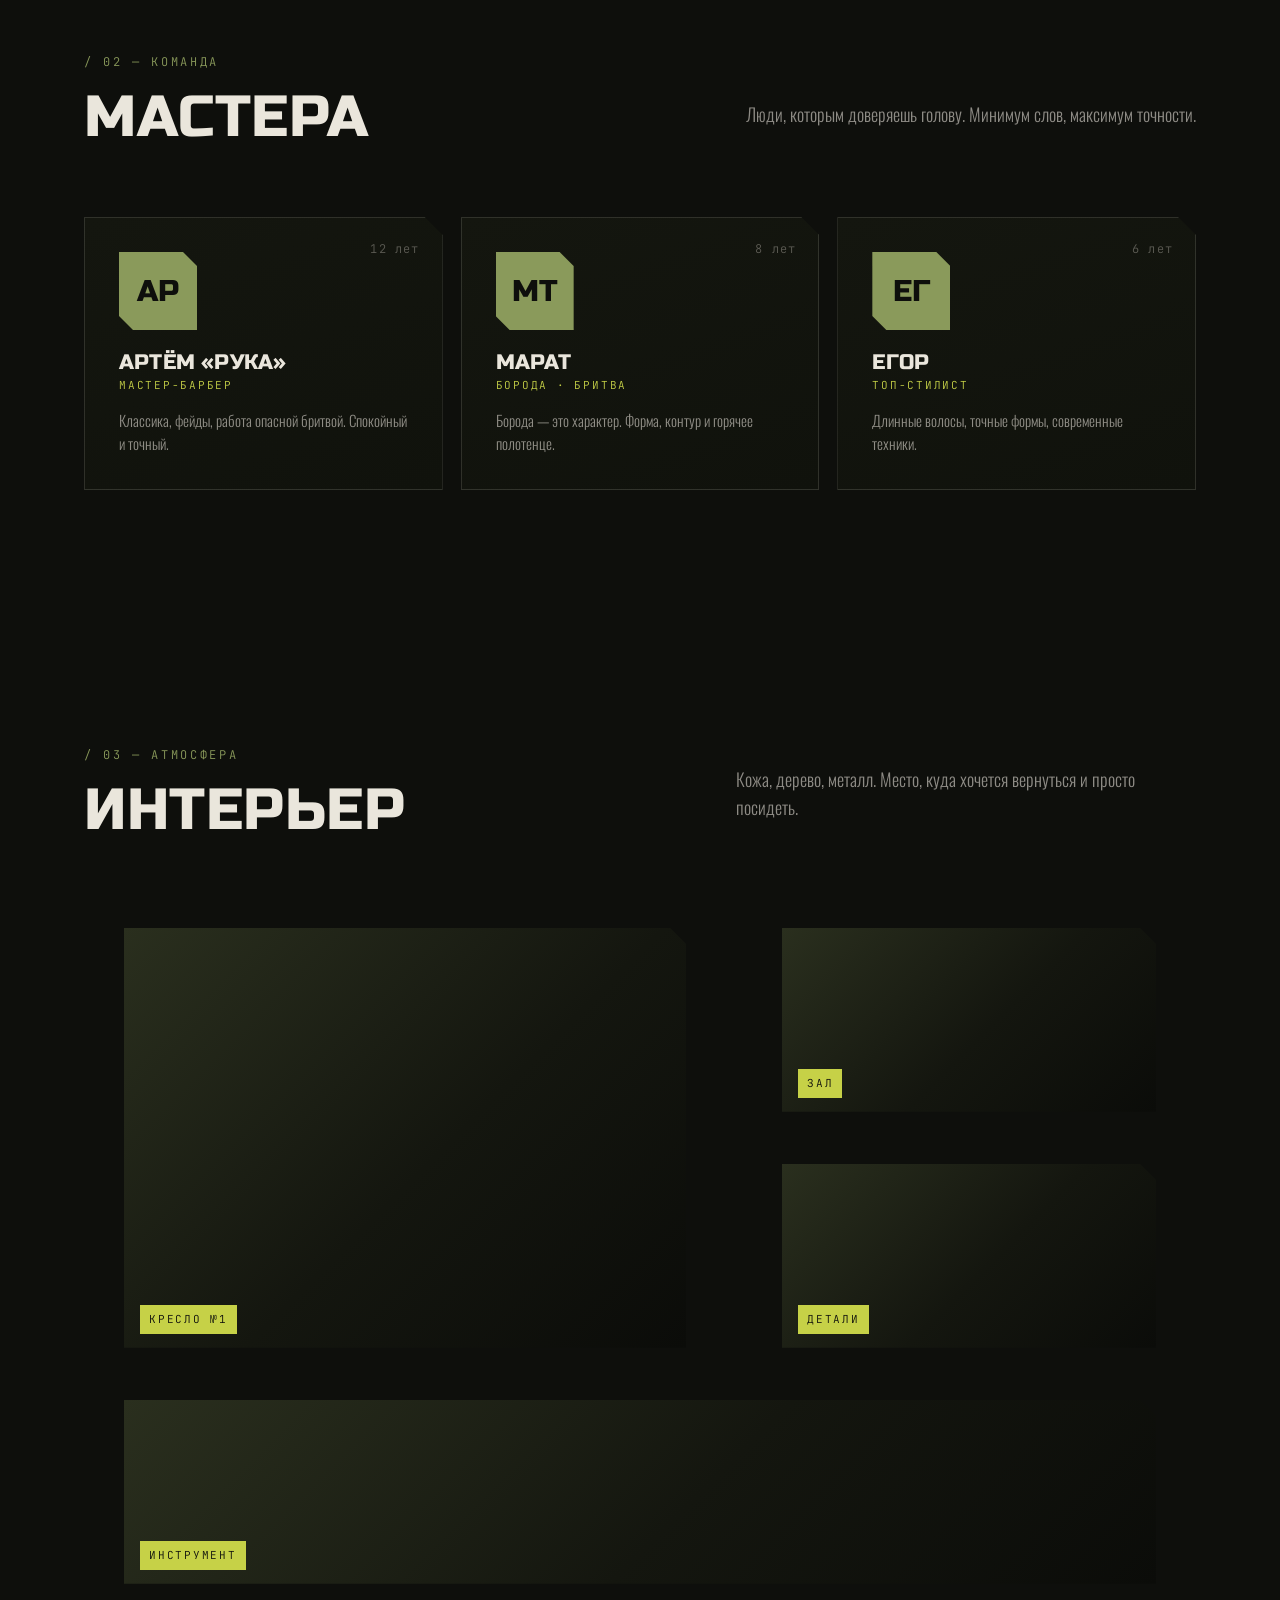
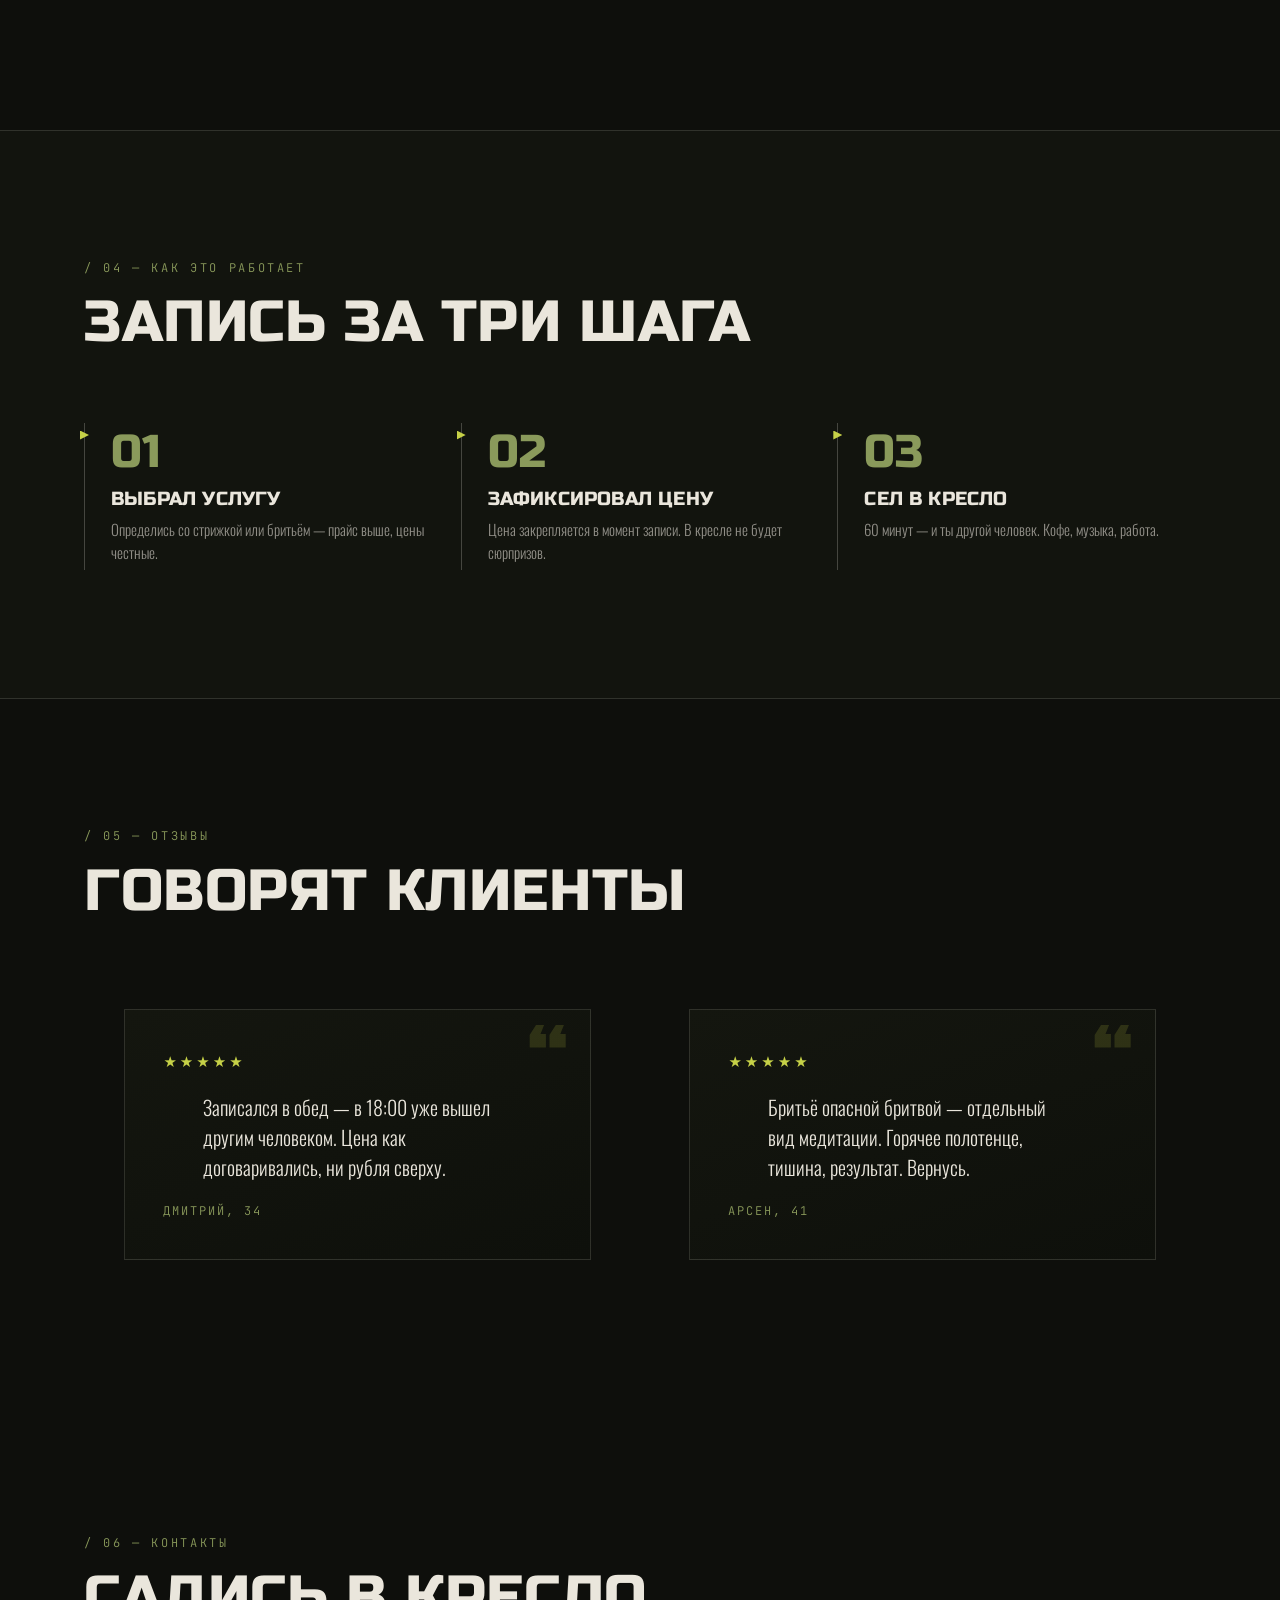
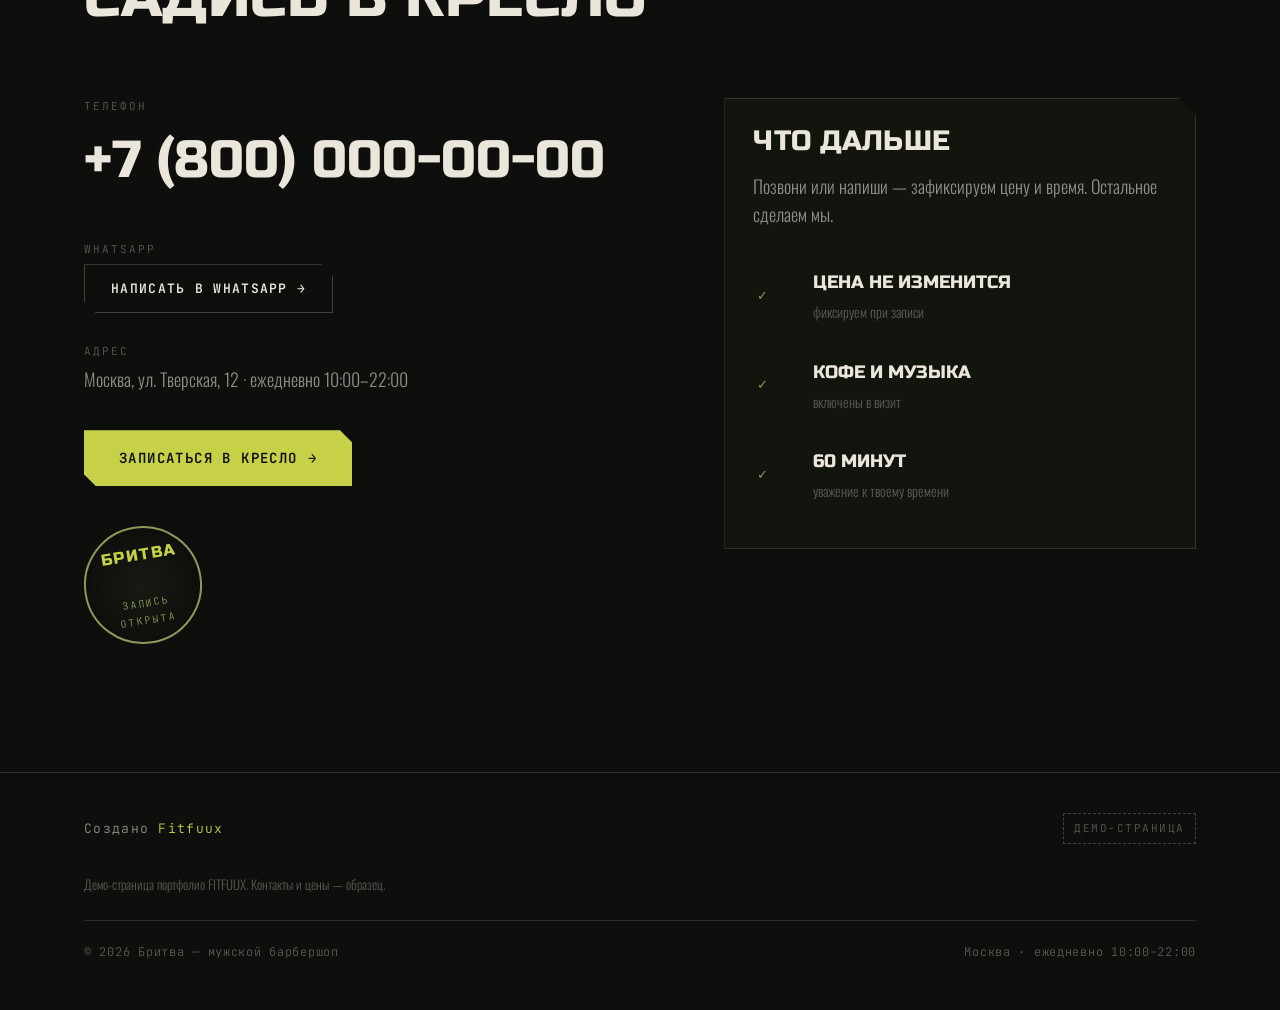
==== commit 5bf10326: "Заменить страницы проектов (флорист, барбершоп, стоматология) на новые версии" ====
--- a/barbershop.html
+++ b/barbershop.html
@@ -1,4 +1,4 @@
-<!DOCTYPE html>
+﻿<!DOCTYPE html>
 <html lang="ru" class="no-js">
 <head>
 <meta charset="UTF-8">
@@ -42,169 +42,349 @@
   *,*::before,*::after{ box-sizing: border-box; }
   html{ scroll-behavior: smooth; scroll-padding-top: calc(var(--header-h) + 16px); }
   html,body{ overflow-x: hidden; }
-  body{ margin:0; background: var(--bg); color: var(--ink); font-family: var(--font-text); font-weight:300; font-size:18px; line-height:1.55; -webkit-font-smoothing:antialiased; text-rendering:optimizeLegibility; color-scheme:dark; }
-  body::after{ content:""; position:fixed; inset:0; z-index:2000; pointer-events:none; background-image:url("data:image/svg+xml,%3Csvg xmlns='http://www.w3.org/2000/svg' width='180' height='180'%3E%3Cfilter id='n'%3E%3CfeTurbulence type='fractalNoise' baseFrequency='0.82' numOctaves='3' stitchTiles='stitch'/%3E%3C/filter%3E%3Crect width='100%25' height='100%25' filter='url(%23n)'/%3E%3C/svg%3E"); opacity:0.05; mix-blend-mode:overlay; }
+  body{
+    margin: 0;
+    background: var(--bg);
+    color: var(--ink);
+    font-family: var(--font-text);
+    font-weight: 300;
+    font-size: 18px;
+    line-height: 1.55;
+    -webkit-font-smoothing: antialiased;
+    text-rendering: optimizeLegibility;
+    color-scheme: dark;
+  }
+  body::after{ /* grain */
+    content: "";
+    position: fixed; inset: 0; z-index: 2000;
+    pointer-events: none;
+    background-image: url("data:image/svg+xml,%3Csvg xmlns='http://www.w3.org/2000/svg' width='180' height='180'%3E%3Cfilter id='n'%3E%3CfeTurbulence type='fractalNoise' baseFrequency='0.82' numOctaves='3' stitchTiles='stitch'/%3E%3C/filter%3E%3Crect width='100%25' height='100%25' filter='url(%23n)'/%3E%3C/svg%3E");
+    opacity: 0.05;
+    mix-blend-mode: overlay;
+  }
   ::selection{ background: var(--lime); color: var(--bg); }
-  img{ max-width:100%; display:block; }
-  a{ color:inherit; text-decoration:none; }
-  button{ font-family:inherit; cursor:pointer; }
-  .container{ width:100%; max-width:1240px; margin:0 auto; padding-left:var(--pad); padding-right:var(--pad); }
-  h1,h2,h3,h4{ font-family:var(--font-display); font-weight:400; text-transform:uppercase; line-height:1.02; margin:0; letter-spacing:0.01em; }
-  h2{ font-size:clamp(30px, 4.6vw, 58px); }
-  h3{ font-size:clamp(20px, 2.4vw, 28px); }
-  .mono{ font-family:var(--font-mono); }
-  .accent{ color:var(--lime); }
-  .khaki{ color:var(--khaki); }
-  .js .reveal{ opacity:0; transform:translateY(26px); transition:opacity .9s var(--ease), transform .9s var(--ease); transition-delay:var(--d, 0ms); }
-  .js .reveal.is-inview{ opacity:1; transform:none; }
-  .header{ position:fixed; top:0; left:0; right:0; z-index:1000; height:var(--header-h); display:flex; align-items:center; transition:background .4s var(--ease), border-color .4s var(--ease), backdrop-filter .4s var(--ease); border-bottom:1px solid transparent; }
-  .header.is-scrolled{ background:rgba(14,15,12,0.78); backdrop-filter:blur(14px); -webkit-backdrop-filter:blur(14px); border-bottom-color:var(--line); }
-  .header__inner{ display:flex; align-items:center; justify-content:space-between; gap:24px; width:100%; }
-  .logo{ display:inline-flex; align-items:center; gap:12px; font-family:var(--font-display); font-size:22px; letter-spacing:0.04em; text-transform:uppercase; }
-  .logo__mark{ width:34px; height:34px; display:grid; place-items:center; flex:0 0 auto; background:var(--lime); color:var(--bg); clip-path:polygon(0 0, calc(100% - 9px) 0, 100% 9px, 100% 100%, 9px 100%, 0 calc(100% - 9px)); font-size:20px; font-weight:600; }
-  .nav{ display:flex; align-items:center; gap:34px; }
-  .nav a{ font-family:var(--font-mono); font-size:13px; letter-spacing:0.14em; text-transform:uppercase; color:var(--ink-dim); position:relative; padding:6px 0; transition:color .3s var(--ease); }
-  .nav a::after{ content:""; position:absolute; left:0; bottom:0; height:1px; width:0; background:var(--lime); transition:width .35s var(--ease); }
-  .nav a:hover{ color:var(--ink); }
-  .nav a:hover::after{ width:100%; }
-  .nav__num{ color:var(--khaki); margin-right:5px; font-weight:500; }
-  .burger{ display:none; background:none; border:1px solid var(--line-strong); color:var(--ink); width:46px; height:46px; position:relative; }
-  .burger span{ position:absolute; left:13px; right:13px; height:2px; background:currentColor; transition:transform .35s var(--ease), opacity .25s; }
-  .burger span:nth-child(1){ top:17px; }
-  .burger span:nth-child(2){ top:22px; }
-  .burger span:nth-child(3){ top:27px; }
-  .burger[aria-expanded="true"] span:nth-child(1){ transform:translateY(5px) rotate(45deg); }
-  .burger[aria-expanded="true"] span:nth-child(2){ opacity:0; }
-  .burger[aria-expanded="true"] span:nth-child(3){ transform:translateY(-5px) rotate(-45deg); }
-  .btn{ --cut:12px; display:inline-flex; align-items:center; justify-content:center; gap:10px; font-family:var(--font-mono); font-size:13px; font-weight:600; letter-spacing:0.1em; text-transform:uppercase; padding:17px 26px; line-height:1; clip-path:polygon(0 0, calc(100% - var(--cut)) 0, 100% var(--cut), 100% 100%, var(--cut) 100%, 0 calc(100% - var(--cut))); transition:background .3s var(--ease), color .3s var(--ease), transform .3s var(--ease), filter .3s var(--ease); border:1px solid transparent; position:relative; overflow:hidden; }
-  .btn--primary{ background:var(--lime); color:var(--bg); }
-  .btn--primary:hover{ background:#d5e04f; transform:translateY(-2px); filter:drop-shadow(0 10px 22px rgba(198,209,71,0.22)); }
-  .btn--ghost{ background:transparent; color:var(--ink); border-color:var(--line-strong); }
-  .btn--ghost:hover{ border-color:var(--lime); color:var(--lime); transform:translateY(-2px); }
-  .btn--lg{ padding:20px 34px; font-size:14px; }
-  .btn .arr{ transition:transform .3s var(--ease); }
-  .btn:hover .arr{ transform:translateX(4px); }
-  .hero{ position:relative; padding-top:calc(var(--header-h) + clamp(30px, 7vh, 90px)); padding-bottom:clamp(30px, 6vh, 80px); min-height:100svh; display:flex; align-items:center; overflow:hidden; }
-  .hero::before{ content:""; position:absolute; inset:0; z-index:-1; background:radial-gradient(60% 55% at 78% 40%, rgba(138,154,91,0.16), transparent 60%), radial-gradient(45% 45% at 12% 90%, rgba(198,209,71,0.06), transparent 60%); }
-  .hero__grid{ display:grid; grid-template-columns:1fr; gap:clamp(28px, 5vw, 60px); align-items:center; }
-  .eyebrow{ display:inline-flex; align-items:center; gap:12px; font-family:var(--font-mono); font-size:12px; letter-spacing:0.24em; text-transform:uppercase; color:var(--khaki); margin-bottom:24px; }
-  .eyebrow::before{ content:""; width:34px; height:1px; background:var(--khaki); }
-  .hero__title{ font-size:clamp(40px, 7.4vw, 96px); letter-spacing:0.01em; margin-bottom:22px; }
-  .hero__title .accent{ color:var(--lime); }
-  .hero__sub{ max-width:540px; color:var(--ink-dim); font-size:clamp(17px, 2vw, 21px); font-weight:300; margin-bottom:34px; }
-  .hero__cta{ display:flex; flex-wrap:wrap; gap:14px; margin-bottom:34px; }
-  .hero__meta{ display:flex; flex-wrap:wrap; gap:10px 28px; font-family:var(--font-mono); font-size:12px; letter-spacing:0.12em; text-transform:uppercase; color:var(--ink-faint); }
-  .hero__meta b{ color:var(--ink); font-weight:500; }
-  .scene{ position:relative; min-height:340px; height:100%; width:100%; pointer-events:none; }
-  .scene canvas{ position:absolute; inset:0; width:100% !important; height:100% !important; display:block; opacity:0; transition:opacity 1s var(--ease); }
-  .is-webgl .scene canvas{ opacity:1; }
-  .scene__fallback{ position:absolute; inset:0; display:grid; place-items:center; overflow:hidden; transition:opacity .8s var(--ease); }
-  .is-webgl .scene__fallback{ opacity:0; }
-  .shard{ position:relative; width:min(240px, 62vw); height:min(240px, 62vw); background:radial-gradient(120% 120% at 30% 20%, #2b2f22 0%, #171a13 48%, #0b0c09 100%); clip-path:polygon(30% 0, 100% 22%, 72% 100%, 0 82%); animation:shardSpin 22s linear infinite; box-shadow:inset 0 0 0 1px rgba(198,209,71,0.28), 0 30px 80px rgba(0,0,0,0.6); }
-  .shard::after{ content:""; position:absolute; inset:0; border-top:2px solid var(--lime); opacity:0.5; }
-  .ring{ position:absolute; top:0; bottom:0; left:0; right:0; margin:auto; border:1px dashed var(--line-strong); border-radius:50%; }
-  .ring--1{ width:320px; height:320px; animation:shardSpin 40s linear infinite reverse; border-color:rgba(138,154,91,0.5); }
-  .ring--2{ width:430px; height:430px; animation:shardSpin 60s linear infinite; border-color:rgba(198,209,71,0.28); }
-  @keyframes shardSpin{ to{ transform:rotate(360deg); } }
-  .gyro-toggle{ position:absolute; right:8px; bottom:8px; z-index:2; display:none; align-items:center; gap:8px; pointer-events:auto; background:rgba(14,15,12,0.6); border:1px solid var(--line-strong); color:var(--ink-dim); font-family:var(--font-mono); font-size:11px; letter-spacing:0.16em; text-transform:uppercase; padding:9px 12px; backdrop-filter:blur(6px); }
-  .gyro-toggle.is-on{ color:var(--lime); border-color:var(--lime); }
-  .gyro-toggle svg{ width:14px; height:14px; }
-  .ticker{ overflow:hidden; border-top:1px solid var(--line); border-bottom:1px solid var(--line); padding:16px 0; background:var(--bg-2); }
-  .ticker__track{ display:flex; width:max-content; animation:marquee 26s linear infinite; }
-  .ticker__chunk{ display:flex; align-items:center; gap:28px; padding-right:28px; white-space:nowrap; font-family:var(--font-mono); font-size:13px; letter-spacing:0.2em; text-transform:uppercase; color:var(--ink-dim); }
-  .ticker__chunk i{ color:var(--lime); font-style:normal; }
-  @keyframes marquee{ from{ transform:translateX(0); } to{ transform:translateX(-50%); } }
-  section{ padding-top:clamp(60px, 10vw, 130px); padding-bottom:clamp(60px, 10vw, 130px); position:relative; }
-  .sec-head{ display:flex; align-items:flex-end; justify-content:space-between; gap:24px; margin-bottom:clamp(34px, 6vw, 70px); flex-wrap:wrap; }
-  .sec-head__num{ font-family:var(--font-mono); font-size:12px; letter-spacing:0.22em; color:var(--khaki); text-transform:uppercase; margin-bottom:16px; display:block; }
-  .sec-head__num::before{ content:"/ "; }
-  .sec-head__lead{ max-width:460px; color:var(--ink-dim); font-weight:300; }
-  .stats{ background:var(--bg-2); border-top:1px solid var(--line); border-bottom:1px solid var(--line); }
-  .stats__grid{ display:grid; grid-template-columns:repeat(2, 1fr); gap:1px; background:var(--line); border:1px solid var(--line); }
-  .stat{ background:var(--bg-2); padding:clamp(26px, 4vw, 48px); position:relative; }
-  .stat__num{ font-family:var(--font-display); font-size:clamp(38px, 6vw, 72px); color:var(--ink); line-height:1; }
-  .stat__num .unit{ color:var(--lime); }
-  .stat__label{ font-family:var(--font-mono); font-size:12px; letter-spacing:0.16em; text-transform:uppercase; color:var(--ink-dim); margin-top:12px; }
-  .services__list{ display:flex; flex-direction:column; border-top:1px solid var(--line-strong); }
-  .service{ display:grid; grid-template-columns:56px 1fr auto; gap:20px; align-items:center; padding:clamp(20px, 3vw, 30px) 4px; border-bottom:1px solid var(--line); transition:background .35s var(--ease), padding-left .35s var(--ease); position:relative; }
-  .service:hover{ background:rgba(138,154,91,0.06); padding-left:16px; }
-  .service__idx{ font-family:var(--font-mono); font-size:13px; color:var(--khaki); letter-spacing:0.1em; }
-  .service__name{ font-family:var(--font-display); font-size:clamp(18px, 2.6vw, 30px); text-transform:uppercase; line-height:1.1; }
-  .service__desc{ font-weight:300; color:var(--ink-dim); font-size:15px; margin-top:6px; }
-  .service__price{ font-family:var(--font-mono); font-size:clamp(16px, 2vw, 20px); color:var(--lime); white-space:nowrap; text-align:right; }
-  .service__price small{ display:block; color:var(--ink-faint); font-size:10px; letter-spacing:0.12em; text-transform:uppercase; margin-top:5px; }
-  .fix-banner{ margin-top:30px; display:flex; align-items:center; gap:18px; flex-wrap:wrap; border:1px dashed var(--khaki); padding:18px 22px; background:rgba(138,154,91,0.06); clip-path:polygon(0 0, calc(100% - 14px) 0, 100% 14px, 100% 100%, 14px 100%, 0 calc(100% - 14px)); }
-  .fix-banner__badge{ font-family:var(--font-mono); font-size:11px; letter-spacing:0.16em; text-transform:uppercase; color:var(--bg); background:var(--khaki); padding:6px 10px; }
-  .fix-banner p{ margin:0; font-family:var(--font-mono); font-size:13px; letter-spacing:0.06em; color:var(--ink-dim); }
-  .fix-banner b{ color:var(--lime); font-weight:500; }
-  .masters__grid{ display:grid; grid-template-columns:repeat(3, 1fr); gap:18px; }
-  .master{ border:1px solid var(--line); padding:clamp(24px, 3vw, 34px); position:relative; clip-path:polygon(0 0, calc(100% - 18px) 0, 100% 18px, 100% 100%, 0 100%, 0 0); background:linear-gradient(160deg, #14160f 0%, #10120c 100%); transition:transform .4s var(--ease), border-color .4s var(--ease); }
-  .master:hover{ transform:translateY(-6px); border-color:rgba(198,209,71,0.45); }
-  .master__mono{ width:78px; height:78px; display:grid; place-items:center; margin-bottom:22px; font-family:var(--font-display); font-size:30px; color:var(--bg); background:var(--khaki); clip-path:polygon(0 0, calc(100% - 14px) 0, 100% 14px, 100% 100%, 14px 100%, 0 calc(100% - 14px)); }
-  .master__name{ font-size:21px; margin-bottom:4px; }
-  .master__role{ font-family:var(--font-mono); font-size:11px; letter-spacing:0.16em; text-transform:uppercase; color:var(--lime); margin-bottom:14px; }
-  .master__text{ color:var(--ink-dim); font-weight:300; font-size:15px; margin:0; }
-  .master__years{ position:absolute; top:22px; right:22px; font-family:var(--font-mono); font-size:12px; color:var(--ink-faint); letter-spacing:0.1em; }
-  .gallery{ display:grid; grid-template-columns:repeat(12, 1fr); grid-auto-rows:220px; gap:16px; }
-  .g-item{ position:relative; overflow:hidden; clip-path:polygon(0 0, calc(100% - 16px) 0, 100% 16px, 100% 100%, 0 100%, 0 0); }
-  .g-item--a{ grid-column:span 7; grid-row:span 2; }
-  .g-item--b{ grid-column:span 5; }
-  .g-item--c{ grid-column:span 5; }
-  .g-item--d{ grid-column:span 12; grid-row:span 1; }
-  .g-item img{ width:100%; height:100%; object-fit:cover; transition:transform .7s var(--ease), filter .7s var(--ease); filter:saturate(0.9) contrast(1.05); }
-  .g-item:hover img{ transform:scale(1.05); }
-  .g-item__tag{ position:absolute; left:16px; bottom:14px; font-family:var(--font-mono); font-size:11px; letter-spacing:0.16em; text-transform:uppercase; color:var(--bg); background:var(--lime); padding:6px 9px; z-index:2; }
-  .g-item{ background:linear-gradient(135deg, #2a2f1e 0%, #14160f 55%, #0b0c09 100%); }
-  .process{ background:var(--bg-2); border-top:1px solid var(--line); border-bottom:1px solid var(--line); }
-  .process__grid{ display:grid; grid-template-columns:repeat(3, 1fr); gap:18px; }
-  .step{ border-left:1px solid var(--line-strong); padding:6px 0 6px 26px; position:relative; }
-  .step::before{ content:""; position:absolute; left:-5px; top:8px; width:9px; height:9px; background:var(--lime); clip-path:polygon(0 0, 100% 50%, 0 100%); }
-  .step__num{ font-family:var(--font-display); font-size:46px; color:var(--khaki); line-height:1; margin-bottom:14px; }
-  .step__title{ font-family:var(--font-display); font-size:19px; text-transform:uppercase; margin-bottom:10px; }
-  .step__text{ color:var(--ink-dim); font-weight:300; font-size:15px; margin:0; }
-  .reviews__grid{ display:grid; grid-template-columns:repeat(2, 1fr); gap:18px; }
-  .review{ border:1px solid var(--line); padding:clamp(26px, 3vw, 40px); position:relative; background:linear-gradient(160deg, #14160f, #0e100b); }
-  .review::before{ content:"\201C"; position:absolute; top:4px; right:22px; font-family:var(--font-display); font-size:90px; color:rgba(198,209,71,0.16); line-height:1; }
-  .review__stars{ color:var(--lime); letter-spacing:3px; font-size:15px; margin-bottom:16px; }
-  .review__text{ font-size:clamp(17px, 2vw, 20px); font-weight:300; line-height:1.5; margin-bottom:20px; }
-  .review__author{ font-family:var(--font-mono); font-size:12px; letter-spacing:0.16em; text-transform:uppercase; color:var(--khaki); }
-  .contacts__grid{ display:grid; grid-template-columns:1.1fr 0.9fr; gap:clamp(28px, 5vw, 64px); align-items:start; }
-  .contacts__phone{ font-family:var(--font-display); font-size:clamp(26px, 4.4vw, 52px); color:var(--ink); display:inline-block; margin-bottom:10px; transition:color .3s var(--ease); }
-  .contacts__phone:hover{ color:var(--lime); }
-  .contacts__label{ font-family:var(--font-mono); font-size:11px; letter-spacing:0.18em; text-transform:uppercase; color:var(--ink-faint); margin-bottom:6px; }
-  .contacts__row{ margin-bottom:30px; }
-  .contacts__cta{ display:flex; flex-wrap:wrap; gap:14px; margin-top:36px; }
-  .contacts__card{ border:1px solid var(--line); padding:28px; background:var(--bg-2); clip-path:polygon(0 0, calc(100% - 18px) 0, 100% 18px, 100% 100%, 0 100%, 0 0); }
-  .stamp{ display:inline-grid; place-items:center; margin-top:40px; border:2px solid var(--khaki); border-radius:50%; width:118px; height:118px; font-family:var(--font-mono); font-size:10px; letter-spacing:0.2em; text-transform:uppercase; color:var(--khaki); transform:rotate(-9deg); text-align:center; line-height:1.7; background:radial-gradient(circle, rgba(138,154,91,0.08), transparent 70%); animation:shardSpin 40s linear infinite; }
-  .stamp span{ display:block; font-family:var(--font-display); font-size:16px; color:var(--lime); letter-spacing:0.1em; }
-  .footer{ border-top:1px solid var(--line); padding:40px 0 48px; }
-  .footer__top{ display:flex; align-items:center; justify-content:space-between; gap:20px; flex-wrap:wrap; margin-bottom:30px; }
-  .footer__credit{ font-family:var(--font-mono); font-size:13px; letter-spacing:0.1em; color:var(--ink-dim); }
-  .footer__credit a{ color:var(--lime); border-bottom:1px solid transparent; transition:border-color .3s var(--ease); }
-  .footer__credit a:hover{ border-bottom-color:var(--lime); }
-  .footer__demo{ font-family:var(--font-mono); font-size:11px; letter-spacing:0.14em; text-transform:uppercase; color:var(--ink-faint); border:1px dashed var(--line-strong); padding:6px 10px; }
-  .footer__disclaimer{ color:var(--ink-faint); font-size:13px; font-weight:300; max-width:640px; margin:0; }
-  .footer__bottom{ display:flex; justify-content:space-between; gap:16px; flex-wrap:wrap; font-family:var(--font-mono); font-size:12px; color:var(--ink-faint); letter-spacing:0.06em; margin-top:26px; padding-top:22px; border-top:1px solid var(--line); }
-  .mnav{ position:fixed; inset:0; z-index:990; background:rgba(14,15,12,0.97); display:flex; align-items:center; justify-content:center; opacity:0; visibility:hidden; transition:opacity .4s var(--ease), visibility .4s; }
-  .mnav.is-open{ opacity:1; visibility:visible; }
-  .mnav__list{ display:flex; flex-direction:column; gap:8px; text-align:center; }
-  .mnav a{ font-family:var(--font-display); font-size:clamp(26px, 7vw, 40px); text-transform:uppercase; padding:12px 24px; transition:color .3s var(--ease), transform .3s var(--ease); }
-  .mnav a:hover{ color:var(--lime); transform:translateX(6px); }
-  .mnav__num{ font-family:var(--font-mono); font-size:12px; color:var(--khaki); letter-spacing:0.2em; display:block; margin-bottom:2px; }
-  @media (max-width: 900px){ .nav{ display:none; } .header .btn{ display:none; } .burger{ display:block; } .hero__grid{ grid-template-columns:1fr; } .scene{ min-height:300px; } .masters__grid{ grid-template-columns:1fr; } .process__grid{ grid-template-columns:1fr; gap:30px; } .reviews__grid{ grid-template-columns:1fr; } .contacts__grid{ grid-template-columns:1fr; } .g-item--a,.g-item--b,.g-item--c,.g-item--d{ grid-column:span 12; grid-row:span 1; } .gallery{ grid-auto-rows:240px; } .service{ grid-template-columns:36px 1fr; } .service__price{ grid-column:2; text-align:left; } .gyro-toggle{ display:inline-flex; } }
-  @media (pointer: coarse){ .gyro-toggle{ display:inline-flex; } }
-  @media (prefers-reduced-motion: reduce){ html{ scroll-behavior:auto; } *,*::before,*::after{ animation:none !important; transition:none !important; } .js .reveal{ opacity:1 !important; transform:none !important; } .shard,.ring,.stamp{ animation:none !important; } }
+  img{ max-width: 100%; display: block; }
+  a{ color: inherit; text-decoration: none; }
+  button{ font-family: inherit; cursor: pointer; }
+
+  .container{ width: 100%; max-width: 1240px; margin: 0 auto; padding-left: var(--pad); padding-right: var(--pad); }
+
+  h1,h2,h3,h4{ font-family: var(--font-display); font-weight: 400; text-transform: uppercase; line-height: 1.02; margin: 0; letter-spacing: 0.01em; }
+  h2{ font-size: clamp(30px, 4.6vw, 58px); }
+  h3{ font-size: clamp(20px, 2.4vw, 28px); }
+
+  .mono{ font-family: var(--font-mono); }
+  .accent{ color: var(--lime); }
+  .khaki{ color: var(--khaki); }
+
+  /* ---------- reveal ---------- */
+  .js .reveal{ opacity: 0; transform: translateY(26px); transition: opacity .9s var(--ease), transform .9s var(--ease); transition-delay: var(--d, 0ms); }
+  .js .reveal.is-inview{ opacity: 1; transform: none; }
+
+  /* ---------- header ---------- */
+  .header{
+    position: fixed; top: 0; left: 0; right: 0; z-index: 1000;
+    height: var(--header-h);
+    display: flex; align-items: center;
+    transition: background .4s var(--ease), border-color .4s var(--ease), backdrop-filter .4s var(--ease);
+    border-bottom: 1px solid transparent;
+  }
+  .header.is-scrolled{ background: rgba(14,15,12,0.78); backdrop-filter: blur(14px); -webkit-backdrop-filter: blur(14px); border-bottom-color: var(--line); }
+  .header__inner{ display: flex; align-items: center; justify-content: space-between; gap: 24px; width: 100%; }
+  .logo{ display: inline-flex; align-items: center; gap: 12px; font-family: var(--font-display); font-size: 22px; letter-spacing: 0.04em; text-transform: uppercase; }
+  .logo__mark{
+    width: 34px; height: 34px; display: grid; place-items: center; flex: 0 0 auto;
+    background: var(--lime); color: var(--bg);
+    clip-path: polygon(0 0, calc(100% - 9px) 0, 100% 9px, 100% 100%, 9px 100%, 0 calc(100% - 9px));
+    font-size: 20px; font-weight: 600;
+  }
+  .nav{ display: flex; align-items: center; gap: 34px; }
+  .nav a{
+    font-family: var(--font-mono); font-size: 13px; letter-spacing: 0.14em; text-transform: uppercase;
+    color: var(--ink-dim); position: relative; padding: 6px 0;
+    transition: color .3s var(--ease);
+  }
+  .nav a::after{
+    content: ""; position: absolute; left: 0; bottom: 0; height: 1px; width: 0;
+    background: var(--lime); transition: width .35s var(--ease);
+  }
+  .nav a:hover{ color: var(--ink); }
+  .nav a:hover::after{ width: 100%; }
+  .nav__num{ color: var(--khaki); margin-right: 5px; font-weight: 500; }
+
+  .burger{ display: none; background: none; border: 1px solid var(--line-strong); color: var(--ink); width: 46px; height: 46px; position: relative; }
+  .burger span{ position: absolute; left: 13px; right: 13px; height: 2px; background: currentColor; transition: transform .35s var(--ease), opacity .25s; }
+  .burger span:nth-child(1){ top: 17px; }
+  .burger span:nth-child(2){ top: 22px; }
+  .burger span:nth-child(3){ top: 27px; }
+  .burger[aria-expanded="true"] span:nth-child(1){ transform: translateY(5px) rotate(45deg); }
+  .burger[aria-expanded="true"] span:nth-child(2){ opacity: 0; }
+  .burger[aria-expanded="true"] span:nth-child(3){ transform: translateY(-5px) rotate(-45deg); }
+
+  /* ---------- buttons ---------- */
+  .btn{
+    --cut: 12px;
+    display: inline-flex; align-items: center; justify-content: center; gap: 10px;
+    font-family: var(--font-mono); font-size: 13px; font-weight: 600; letter-spacing: 0.1em; text-transform: uppercase;
+    padding: 17px 26px; line-height: 1;
+    clip-path: polygon(0 0, calc(100% - var(--cut)) 0, 100% var(--cut), 100% 100%, var(--cut) 100%, 0 calc(100% - var(--cut)));
+    transition: background .3s var(--ease), color .3s var(--ease), transform .3s var(--ease), filter .3s var(--ease);
+    border: 1px solid transparent;
+    position: relative; overflow: hidden;
+  }
+  .btn--primary{ background: var(--lime); color: var(--bg); }
+  .btn--primary:hover{ background: #d5e04f; transform: translateY(-2px); filter: drop-shadow(0 10px 22px rgba(198,209,71,0.22)); }
+  .btn--ghost{ background: transparent; color: var(--ink); border-color: var(--line-strong); }
+  .btn--ghost:hover{ border-color: var(--lime); color: var(--lime); transform: translateY(-2px); }
+  .btn--lg{ padding: 20px 34px; font-size: 14px; }
+  .btn .arr{ transition: transform .3s var(--ease); }
+  .btn:hover .arr{ transform: translateX(4px); }
+
+  /* ---------- hero ---------- */
+  .hero{ position: relative; padding-top: calc(var(--header-h) + clamp(30px, 7vh, 90px)); padding-bottom: clamp(30px, 6vh, 80px); min-height: 100svh; display: flex; align-items: center; overflow: hidden; }
+  .hero::before{
+    content: ""; position: absolute; inset: 0; z-index: -1;
+    background:
+      radial-gradient(60% 55% at 78% 40%, rgba(138,154,91,0.16), transparent 60%),
+      radial-gradient(45% 45% at 12% 90%, rgba(198,209,71,0.06), transparent 60%);
+  }
+  .hero__grid{ display: grid; grid-template-columns: 1fr; gap: clamp(28px, 5vw, 60px); align-items: center; }
+  .eyebrow{
+    display: inline-flex; align-items: center; gap: 12px;
+    font-family: var(--font-mono); font-size: 12px; letter-spacing: 0.24em; text-transform: uppercase; color: var(--khaki);
+    margin-bottom: 24px;
+  }
+  .eyebrow::before{ content: ""; width: 34px; height: 1px; background: var(--khaki); }
+  .hero__title{ font-size: clamp(40px, 7.4vw, 96px); letter-spacing: 0.01em; margin-bottom: 22px; }
+  .hero__title .accent{ color: var(--lime); }
+  .hero__sub{ max-width: 540px; color: var(--ink-dim); font-size: clamp(17px, 2vw, 21px); font-weight: 300; margin-bottom: 34px; }
+  .hero__cta{ display: flex; flex-wrap: wrap; gap: 14px; margin-bottom: 34px; }
+  .hero__meta{ display: flex; flex-wrap: wrap; gap: 10px 28px; font-family: var(--font-mono); font-size: 12px; letter-spacing: 0.12em; text-transform: uppercase; color: var(--ink-faint); }
+  .hero__meta b{ color: var(--ink); font-weight: 500; }
+
+  /* ---------- 3D scene ---------- */
+  .scene{ position: relative; min-height: 340px; height: 100%; width: 100%; pointer-events: none; }
+  .scene canvas{ position: absolute; inset: 0; width: 100% !important; height: 100% !important; display: block; opacity: 0; transition: opacity 1s var(--ease); }
+  .is-webgl .scene canvas{ opacity: 1; }
+  .scene__fallback{
+    position: absolute; inset: 0; display: grid; place-items: center; overflow: hidden;
+    transition: opacity .8s var(--ease);
+  }
+  .is-webgl .scene__fallback{ opacity: 0; }
+  .shard{
+    position: relative; width: min(240px, 62vw); height: min(240px, 62vw);
+    background:
+      radial-gradient(120% 120% at 30% 20%, #2b2f22 0%, #171a13 48%, #0b0c09 100%);
+    clip-path: polygon(30% 0, 100% 22%, 72% 100%, 0 82%);
+    animation: shardSpin 22s linear infinite;
+    box-shadow: inset 0 0 0 1px rgba(198,209,71,0.28), 0 30px 80px rgba(0,0,0,0.6);
+  }
+  .shard::after{ content: ""; position: absolute; inset: 0; border-top: 2px solid var(--lime); opacity: 0.5; }
+  .ring{ position: absolute; top: 0; bottom: 0; left: 0; right: 0; margin: auto; border: 1px dashed var(--line-strong); border-radius: 50%; }
+  .ring--1{ width: 320px; height: 320px; animation: shardSpin 40s linear infinite reverse; border-color: rgba(138,154,91,0.5); }
+  .ring--2{ width: 430px; height: 430px; animation: shardSpin 60s linear infinite; border-color: rgba(198,209,71,0.28); }
+  @keyframes shardSpin{ to{ transform: rotate(360deg); } }
+  .gyro-toggle{
+    position: absolute; right: 8px; bottom: 8px; z-index: 2;
+    display: none; align-items: center; gap: 8px; pointer-events: auto;
+    background: rgba(14,15,12,0.6); border: 1px solid var(--line-strong); color: var(--ink-dim);
+    font-family: var(--font-mono); font-size: 11px; letter-spacing: 0.16em; text-transform: uppercase;
+    padding: 9px 12px; backdrop-filter: blur(6px);
+  }
+  .gyro-toggle.is-on{ color: var(--lime); border-color: var(--lime); }
+  .gyro-toggle svg{ width: 14px; height: 14px; }
+
+  /* ---------- ticker ---------- */
+  .ticker{ overflow: hidden; border-top: 1px solid var(--line); border-bottom: 1px solid var(--line); padding: 16px 0; background: var(--bg-2); }
+  .ticker__track{ display: flex; width: max-content; animation: marquee 26s linear infinite; }
+  .ticker__chunk{
+    display: flex; align-items: center; gap: 28px; padding-right: 28px; white-space: nowrap;
+    font-family: var(--font-mono); font-size: 13px; letter-spacing: 0.2em; text-transform: uppercase; color: var(--ink-dim);
+  }
+  .ticker__chunk i{ color: var(--lime); font-style: normal; }
+  @keyframes marquee{ from{ transform: translateX(0); } to{ transform: translateX(-50%); } }
+
+  /* ---------- sections ---------- */
+  section{ padding-top: clamp(60px, 10vw, 130px); padding-bottom: clamp(60px, 10vw, 130px); position: relative; }
+  .sec-head{ display: flex; align-items: flex-end; justify-content: space-between; gap: 24px; margin-bottom: clamp(34px, 6vw, 70px); flex-wrap: wrap; }
+  .sec-head__num{ font-family: var(--font-mono); font-size: 12px; letter-spacing: 0.22em; color: var(--khaki); text-transform: uppercase; margin-bottom: 16px; display: block; }
+  .sec-head__num::before{ content: "/ "; }
+  .sec-head__lead{ max-width: 460px; color: var(--ink-dim); font-weight: 300; }
+
+  /* ---------- stats ---------- */
+  .stats{ background: var(--bg-2); border-top: 1px solid var(--line); border-bottom: 1px solid var(--line); }
+  .stats__grid{ display: grid; grid-template-columns: repeat(2, 1fr); gap: 1px; background: var(--line); border: 1px solid var(--line); }
+  .stat{ background: var(--bg-2); padding: clamp(26px, 4vw, 48px); position: relative; }
+  .stat__num{ font-family: var(--font-display); font-size: clamp(38px, 6vw, 72px); color: var(--ink); line-height: 1; }
+  .stat__num .unit{ color: var(--lime); }
+  .stat__label{ font-family: var(--font-mono); font-size: 12px; letter-spacing: 0.16em; text-transform: uppercase; color: var(--ink-dim); margin-top: 12px; }
+
+  /* ---------- services ---------- */
+  .services__list{ display: flex; flex-direction: column; border-top: 1px solid var(--line-strong); }
+  .service{
+    display: grid; grid-template-columns: 56px 1fr auto; gap: 20px; align-items: center;
+    padding: clamp(20px, 3vw, 30px) 4px;
+    border-bottom: 1px solid var(--line);
+    transition: background .35s var(--ease), padding-left .35s var(--ease);
+    position: relative;
+  }
+  .service:hover{ background: rgba(138,154,91,0.06); padding-left: 16px; }
+  .service__idx{ font-family: var(--font-mono); font-size: 13px; color: var(--khaki); letter-spacing: 0.1em; }
+  .service__name{ font-family: var(--font-display); font-size: clamp(18px, 2.6vw, 30px); text-transform: uppercase; line-height: 1.1; }
+  .service__desc{ font-weight: 300; color: var(--ink-dim); font-size: 15px; margin-top: 6px; }
+  .service__price{ font-family: var(--font-mono); font-size: clamp(16px, 2vw, 20px); color: var(--lime); white-space: nowrap; text-align: right; }
+  .service__price small{ display: block; color: var(--ink-faint); font-size: 10px; letter-spacing: 0.12em; text-transform: uppercase; margin-top: 5px; }
+  .fix-banner{
+    margin-top: 30px; display: flex; align-items: center; gap: 18px; flex-wrap: wrap;
+    border: 1px dashed var(--khaki); padding: 18px 22px; background: rgba(138,154,91,0.06);
+    clip-path: polygon(0 0, calc(100% - 14px) 0, 100% 14px, 100% 100%, 14px 100%, 0 calc(100% - 14px));
+  }
+  .fix-banner__badge{ font-family: var(--font-mono); font-size: 11px; letter-spacing: 0.16em; text-transform: uppercase; color: var(--bg); background: var(--khaki); padding: 6px 10px; }
+  .fix-banner p{ margin: 0; font-family: var(--font-mono); font-size: 13px; letter-spacing: 0.06em; color: var(--ink-dim); }
+  .fix-banner b{ color: var(--lime); font-weight: 500; }
+
+  /* ---------- masters ---------- */
+  .masters__grid{ display: grid; grid-template-columns: repeat(3, 1fr); gap: 18px; }
+  .master{
+    border: 1px solid var(--line); padding: clamp(24px, 3vw, 34px); position: relative;
+    clip-path: polygon(0 0, calc(100% - 18px) 0, 100% 18px, 100% 100%, 0 100%, 0 0);
+    background: linear-gradient(160deg, #14160f 0%, #10120c 100%);
+    transition: transform .4s var(--ease), border-color .4s var(--ease);
+  }
+  .master:hover{ transform: translateY(-6px); border-color: rgba(198,209,71,0.45); }
+  .master__mono{
+    width: 78px; height: 78px; display: grid; place-items: center; margin-bottom: 22px;
+    font-family: var(--font-display); font-size: 30px; color: var(--bg); background: var(--khaki);
+    clip-path: polygon(0 0, calc(100% - 14px) 0, 100% 14px, 100% 100%, 14px 100%, 0 calc(100% - 14px));
+  }
+  .master__name{ font-size: 21px; margin-bottom: 4px; }
+  .master__role{ font-family: var(--font-mono); font-size: 11px; letter-spacing: 0.16em; text-transform: uppercase; color: var(--lime); margin-bottom: 14px; }
+  .master__text{ color: var(--ink-dim); font-weight: 300; font-size: 15px; margin: 0; }
+  .master__years{ position: absolute; top: 22px; right: 22px; font-family: var(--font-mono); font-size: 12px; color: var(--ink-faint); letter-spacing: 0.1em; }
+
+  /* ---------- gallery ---------- */
+  .gallery{ display: grid; grid-template-columns: repeat(12, 1fr); grid-auto-rows: 220px; gap: 16px; }
+  .g-item{ position: relative; overflow: hidden; clip-path: polygon(0 0, calc(100% - 16px) 0, 100% 16px, 100% 100%, 0 100%, 0 0); }
+  .g-item--a{ grid-column: span 7; grid-row: span 2; }
+  .g-item--b{ grid-column: span 5; }
+  .g-item--c{ grid-column: span 5; }
+  .g-item--d{ grid-column: span 12; grid-row: span 1; }
+  .g-item img{ width: 100%; height: 100%; object-fit: cover; transition: transform .7s var(--ease), filter .7s var(--ease); filter: saturate(0.9) contrast(1.05); }
+  .g-item:hover img{ transform: scale(1.05); }
+  .g-item__tag{ position: absolute; left: 16px; bottom: 14px; font-family: var(--font-mono); font-size: 11px; letter-spacing: 0.16em; text-transform: uppercase; color: var(--bg); background: var(--lime); padding: 6px 9px; z-index: 2; }
+  /* gradient fallback panels */
+  .g-item{ background: linear-gradient(135deg, #2a2f1e 0%, #14160f 55%, #0b0c09 100%); }
+
+  /* ---------- process ---------- */
+  .process{ background: var(--bg-2); border-top: 1px solid var(--line); border-bottom: 1px solid var(--line); }
+  .process__grid{ display: grid; grid-template-columns: repeat(3, 1fr); gap: 18px; }
+  .step{ border-left: 1px solid var(--line-strong); padding: 6px 0 6px 26px; position: relative; }
+  .step::before{ content: ""; position: absolute; left: -5px; top: 8px; width: 9px; height: 9px; background: var(--lime); clip-path: polygon(0 0, 100% 50%, 0 100%); }
+  .step__num{ font-family: var(--font-display); font-size: 46px; color: var(--khaki); line-height: 1; margin-bottom: 14px; }
+  .step__title{ font-family: var(--font-display); font-size: 19px; text-transform: uppercase; margin-bottom: 10px; }
+  .step__text{ color: var(--ink-dim); font-weight: 300; font-size: 15px; margin: 0; }
+
+  /* ---------- reviews ---------- */
+  .reviews__grid{ display: grid; grid-template-columns: repeat(2, 1fr); gap: 18px; }
+  .review{ border: 1px solid var(--line); padding: clamp(26px, 3vw, 40px); position: relative; background: linear-gradient(160deg, #14160f, #0e100b); }
+  .review::before{ content: "\201C"; position: absolute; top: 4px; right: 22px; font-family: var(--font-display); font-size: 90px; color: rgba(198,209,71,0.16); line-height: 1; }
+  .review__stars{ color: var(--lime); letter-spacing: 3px; font-size: 15px; margin-bottom: 16px; }
+  .review__text{ font-size: clamp(17px, 2vw, 20px); font-weight: 300; line-height: 1.5; margin-bottom: 20px; }
+  .review__author{ font-family: var(--font-mono); font-size: 12px; letter-spacing: 0.16em; text-transform: uppercase; color: var(--khaki); }
+
+  /* ---------- contacts ---------- */
+  .contacts__grid{ display: grid; grid-template-columns: 1.1fr 0.9fr; gap: clamp(28px, 5vw, 64px); align-items: start; }
+  .contacts__phone{ font-family: var(--font-display); font-size: clamp(26px, 4.4vw, 52px); color: var(--ink); display: inline-block; margin-bottom: 10px; transition: color .3s var(--ease); }
+  .contacts__phone:hover{ color: var(--lime); }
+  .contacts__label{ font-family: var(--font-mono); font-size: 11px; letter-spacing: 0.18em; text-transform: uppercase; color: var(--ink-faint); margin-bottom: 6px; }
+  .contacts__row{ margin-bottom: 30px; }
+  .contacts__cta{ display: flex; flex-wrap: wrap; gap: 14px; margin-top: 36px; }
+  .contacts__card{
+    border: 1px solid var(--line); padding: 28px; background: var(--bg-2);
+    clip-path: polygon(0 0, calc(100% - 18px) 0, 100% 18px, 100% 100%, 0 100%, 0 0);
+  }
+  .stamp{
+    display: inline-grid; place-items: center; margin-top: 40px;
+    border: 2px solid var(--khaki); border-radius: 50%; width: 118px; height: 118px;
+    font-family: var(--font-mono); font-size: 10px; letter-spacing: 0.2em; text-transform: uppercase; color: var(--khaki);
+    transform: rotate(-9deg); text-align: center; line-height: 1.7;
+    background: radial-gradient(circle, rgba(138,154,91,0.08), transparent 70%);
+    animation: shardSpin 40s linear infinite;
+  }
+  .stamp span{ display: block; font-family: var(--font-display); font-size: 16px; color: var(--lime); letter-spacing: 0.1em; }
+
+  /* ---------- footer ---------- */
+  .footer{ border-top: 1px solid var(--line); padding: 40px 0 48px; }
+  .footer__top{ display: flex; align-items: center; justify-content: space-between; gap: 20px; flex-wrap: wrap; margin-bottom: 30px; }
+  .footer__credit{ font-family: var(--font-mono); font-size: 13px; letter-spacing: 0.1em; color: var(--ink-dim); }
+  .footer__credit a{ color: var(--lime); border-bottom: 1px solid transparent; transition: border-color .3s var(--ease); }
+  .footer__credit a:hover{ border-bottom-color: var(--lime); }
+  .footer__demo{ font-family: var(--font-mono); font-size: 11px; letter-spacing: 0.14em; text-transform: uppercase; color: var(--ink-faint); border: 1px dashed var(--line-strong); padding: 6px 10px; }
+  .footer__disclaimer{ color: var(--ink-faint); font-size: 13px; font-weight: 300; max-width: 640px; margin: 0; }
+  .footer__bottom{ display: flex; justify-content: space-between; gap: 16px; flex-wrap: wrap; font-family: var(--font-mono); font-size: 12px; color: var(--ink-faint); letter-spacing: 0.06em; margin-top: 26px; padding-top: 22px; border-top: 1px solid var(--line); }
+
+  /* ---------- mobile menu ---------- */
+  .mnav{
+    position: fixed; inset: 0; z-index: 990; background: rgba(14,15,12,0.97);
+    display: flex; align-items: center; justify-content: center;
+    opacity: 0; visibility: hidden; transition: opacity .4s var(--ease), visibility .4s;
+  }
+  .mnav.is-open{ opacity: 1; visibility: visible; }
+  .mnav__list{ display: flex; flex-direction: column; gap: 8px; text-align: center; }
+  .mnav a{ font-family: var(--font-display); font-size: clamp(26px, 7vw, 40px); text-transform: uppercase; padding: 12px 24px; transition: color .3s var(--ease), transform .3s var(--ease); }
+  .mnav a:hover{ color: var(--lime); transform: translateX(6px); }
+  .mnav__num{ font-family: var(--font-mono); font-size: 12px; color: var(--khaki); letter-spacing: 0.2em; display: block; margin-bottom: 2px; }
+
+  /* ---------- responsive ---------- */
+  @media (max-width: 900px){
+    .nav{ display: none; }
+    .header .btn{ display: none; }
+    .burger{ display: block; }
+    .hero__grid{ grid-template-columns: 1fr; }
+    .scene{ min-height: 300px; }
+    .masters__grid{ grid-template-columns: 1fr; }
+    .process__grid{ grid-template-columns: 1fr; gap: 30px; }
+    .reviews__grid{ grid-template-columns: 1fr; }
+    .contacts__grid{ grid-template-columns: 1fr; }
+    .g-item--a,.g-item--b,.g-item--c,.g-item--d{ grid-column: span 12; grid-row: span 1; }
+    .gallery{ grid-auto-rows: 240px; }
+    .service{ grid-template-columns: 36px 1fr; }
+    .service__price{ grid-column: 2; text-align: left; }
+    .gyro-toggle{ display: inline-flex; }
+  }
+  @media (pointer: coarse){
+    .gyro-toggle{ display: inline-flex; }
+  }
+
+  @media (prefers-reduced-motion: reduce){
+    html{ scroll-behavior: auto; }
+    *,*::before,*::after{ animation: none !important; transition: none !important; }
+    .js .reveal{ opacity: 1 !important; transform: none !important; }
+    .shard,.ring,.stamp{ animation: none !important; }
+  }
 </style>
 </head>
 <body>
+
 <header class="header" id="top">
   <div class="container header__inner">
-    <a class="logo" href="#top" aria-label="Бритва — на главную"><span class="logo__mark" aria-hidden="true">Б</span><span>Бритва</span></a>
-    <nav class="nav" aria-label="Основная навигация"><a href="#services"><span class="nav__num">01</span>Услуги</a><a href="#masters"><span class="nav__num">02</span>Мастера</a><a href="#interior"><span class="nav__num">03</span>Интерьер</a><a href="#contacts"><span class="nav__num">06</span>Контакты</a></nav>
+    <a class="logo" href="#top" aria-label="Бритва — на главную">
+      <span class="logo__mark" aria-hidden="true">Б</span>
+      <span>Бритва</span>
+    </a>
+    <nav class="nav" aria-label="Основная навигация">
+      <a href="#services"><span class="nav__num">01</span>Услуги</a>
+      <a href="#masters"><span class="nav__num">02</span>Мастера</a>
+      <a href="#interior"><span class="nav__num">03</span>Интерьер</a>
+      <a href="#contacts"><span class="nav__num">06</span>Контакты</a>
+    </nav>
     <a class="btn btn--primary" href="#contacts">Записаться в кресло <span class="arr">→</span></a>
-    <button class="burger" id="burger" aria-expanded="false" aria-controls="mnav" aria-label="Открыть меню"><span></span><span></span><span></span></button>
+    <button class="burger" id="burger" aria-expanded="false" aria-controls="mnav" aria-label="Открыть меню">
+      <span></span><span></span><span></span>
+    </button>
   </div>
 </header>
+
 <div class="mnav" id="mnav" aria-hidden="true">
   <nav class="mnav__list" aria-label="Мобильная навигация">
     <a href="#services"><span class="mnav__num">01</span>Услуги</a>
@@ -215,7 +395,9 @@
     <a class="btn btn--primary" href="#contacts" style="margin-top:20px;">Записаться в кресло →</a>
   </nav>
 </div>
+
 <main>
+  <!-- HERO -->
   <section class="hero" id="hero">
     <div class="container">
       <div class="hero__grid">
@@ -223,238 +405,579 @@
           <span class="eyebrow reveal">Мужской барбершоп · Москва</span>
           <h1 class="hero__title reveal" style="--d:80ms;">Стрижка, которая<br><span class="accent">говорит</span> за тебя</h1>
           <p class="hero__sub reveal" style="--d:160ms;">Классика, фейды и королевское бритьё опасной бритвой. Цена фиксируется в момент записи — сюрпризов в кресле не будет.</p>
-          <div class="hero__cta reveal" style="--d:240ms;"><a class="btn btn--primary btn--lg" href="#contacts">Записаться в кресло <span class="arr">→</span></a><a class="btn btn--ghost btn--lg" href="#services">Смотреть услуги</a></div>
-          <div class="hero__meta reveal" style="--d:320ms;"><span><b>60 мин</b> — визит</span><span><b>4.9</b> — рейтинг</span><span><b>12 лет</b> — за креслом</span></div>
+          <div class="hero__cta reveal" style="--d:240ms;">
+            <a class="btn btn--primary btn--lg" href="#contacts">Записаться в кресло <span class="arr">→</span></a>
+            <a class="btn btn--ghost btn--lg" href="#services">Смотреть услуги</a>
+          </div>
+          <div class="hero__meta reveal" style="--d:320ms;">
+            <span><b>60 мин</b> — визит</span>
+            <span><b>4.9</b> — рейтинг</span>
+            <span><b>12 лет</b> — за креслом</span>
+          </div>
         </div>
         <div class="hero__scene">
           <div class="scene" data-scene aria-hidden="true">
-            <div class="scene__fallback"><span class="ring ring--1"></span><span class="ring ring--2"></span><div class="shard"></div></div>
-            <button class="gyro-toggle" id="gyroToggle" type="button" aria-pressed="false" aria-label="Включить наклон по гироскопу"><svg viewBox="0 0 24 24" fill="none" stroke="currentColor" stroke-width="2"><path d="M12 3v3M12 18v3M3 12h3M18 12h3M5.6 5.6l2.1 2.1M16.3 16.3l2.1 2.1M18.4 5.6l-2.1 2.1M7.7 16.3l-2.1 2.1"/><circle cx="12" cy="12" r="3"/></svg>GYRO</button>
+            <div class="scene__fallback">
+              <span class="ring ring--1"></span>
+              <span class="ring ring--2"></span>
+              <div class="shard"></div>
+            </div>
+            <button class="gyro-toggle" id="gyroToggle" type="button" aria-pressed="false" aria-label="Включить наклон по гироскопу">
+              <svg viewBox="0 0 24 24" fill="none" stroke="currentColor" stroke-width="2"><path d="M12 3v3M12 18v3M3 12h3M18 12h3M5.6 5.6l2.1 2.1M16.3 16.3l2.1 2.1M18.4 5.6l-2.1 2.1M7.7 16.3l-2.1 2.1"/><circle cx="12" cy="12" r="3"/></svg>
+              GYRO
+            </button>
           </div>
         </div>
       </div>
     </div>
   </section>
+
+  <!-- TICKER -->
   <div class="ticker" aria-hidden="true">
     <div class="ticker__track">
       <span class="ticker__chunk">Стрижка <i>/</i> Бритьё <i>/</i> Борода <i>/</i> Запись в кресло <i>/</i> Цена фиксируется <i>/</i> 60 минут <i>/</i> Опасная бритва <i>/</i></span>
       <span class="ticker__chunk">Стрижка <i>/</i> Бритьё <i>/</i> Борода <i>/</i> Запись в кресло <i>/</i> Цена фиксируется <i>/</i> 60 минут <i>/</i> Опасная бритва <i>/</i></span>
     </div>
   </div>
+
+  <!-- STATS -->
   <section class="stats" id="stats">
-    <div class="container"><div class="stats__grid">
-      <div class="stat reveal"><div class="stat__num">60<span class="unit">′</span></div><div class="stat__label">минут — один визит</div></div>
-      <div class="stat reveal" style="--d:60ms;"><div class="stat__num">90<span class="unit">%</span></div><div class="stat__label">приходят снова</div></div>
-      <div class="stat reveal" style="--d:120ms;"><div class="stat__num">12</div><div class="stat__label">лет за креслом</div></div>
-      <div class="stat reveal" style="--d:180ms;"><div class="stat__num">4.9</div><div class="stat__label">рейтинг — 400+ отзывов</div></div>
-    </div></div>
+    <div class="container">
+      <div class="stats__grid">
+        <div class="stat reveal"><div class="stat__num">60<span class="unit">′</span></div><div class="stat__label">минут — один визит</div></div>
+        <div class="stat reveal" style="--d:60ms;"><div class="stat__num">90<span class="unit">%</span></div><div class="stat__label">приходят снова</div></div>
+        <div class="stat reveal" style="--d:120ms;"><div class="stat__num">12</div><div class="stat__label">лет за креслом</div></div>
+        <div class="stat reveal" style="--d:180ms;"><div class="stat__num">4.9</div><div class="stat__label">рейтинг — 400+ отзывов</div></div>
+      </div>
+    </div>
   </section>
+
+  <!-- SERVICES -->
   <section id="services">
     <div class="container">
-      <div class="sec-head"><div class="reveal"><span class="sec-head__num">01 — Прайс</span><h2>Услуги и цены</h2></div><p class="sec-head__lead reveal" style="--d:100ms;">Без воды и «уточним по месту». Видишь цену — она и будет. Фиксируем её в момент записи.</p></div>
+      <div class="sec-head">
+        <div class="reveal">
+          <span class="sec-head__num">01 — Прайс</span>
+          <h2>Услуги и цены</h2>
+        </div>
+        <p class="sec-head__lead reveal" style="--d:100ms;">Без воды и «уточним по месту». Видишь цену — она и будет. Фиксируем её в момент записи.</p>
+      </div>
       <div class="services__list">
-        <div class="service reveal"><span class="service__idx">01</span><div><h3 class="service__name">Стрижка</h3><p class="service__desc">Мытьё, стрижка, укладка. Классика и фейд под форму головы.</p></div><span class="service__price">1 500 ₽<small>фикс. при записи</small></span></div>
-        <div class="service reveal" style="--d:40ms;"><span class="service__idx">02</span><div><h3 class="service__name">Стрижка + борода</h3><p class="service__desc">Полный образ: голова и борода в одном визите.</p></div><span class="service__price">2 500 ₽<small>фикс. при записи</small></span></div>
-        <div class="service reveal" style="--d:80ms;"><span class="service__idx">03</span><div><h3 class="service__name">Королевское бритьё</h3><p class="service__desc">Опасная бритва, горячее полотенце, кожа без раздражения.</p></div><span class="service__price">2 000 ₽<small>фикс. при записи</small></span></div>
-        <div class="service reveal" style="--d:120ms;"><span class="service__idx">04</span><div><h3 class="service__name">Оформление бороды</h3><p class="service__desc">Форма, контур, масло. Борода — это характер.</p></div><span class="service__price">1 200 ₽<small>фикс. при записи</small></span></div>
-        <div class="service reveal" style="--d:160ms;"><span class="service__idx">05</span><div><h3 class="service__name">Стрижка машинкой</h3><p class="service__desc">Одна насадка, чистая линия. Быстро и точно.</p></div><span class="service__price">1 100 ₽<small>фикс. при записи</small></span></div>
-        <div class="service reveal" style="--d:200ms;"><span class="service__idx">06</span><div><h3 class="service__name">Комплекс «Отец и сын»</h3><p class="service__desc">Два кресла рядом. Первая стрижка — как ритуал.</p></div><span class="service__price">2 800 ₽<small>фикс. при записи</small></span></div>
-      </div>
-      <div class="fix-banner reveal"><span class="fix-banner__badge">Гарантия цены</span><p>Цена <b>фиксируется в момент записи</b> — что бы ни случилось с курсом, настроением или погодой.</p></div>
+        <div class="service reveal">
+          <span class="service__idx">01</span>
+          <div><h3 class="service__name">Стрижка</h3><p class="service__desc">Мытьё, стрижка, укладка. Классика и фейд под форму головы.</p></div>
+          <span class="service__price">1 500 ₽<small>фикс. при записи</small></span>
+        </div>
+        <div class="service reveal" style="--d:40ms;">
+          <span class="service__idx">02</span>
+          <div><h3 class="service__name">Стрижка + борода</h3><p class="service__desc">Полный образ: голова и борода в одном визите.</p></div>
+          <span class="service__price">2 500 ₽<small>фикс. при записи</small></span>
+        </div>
+        <div class="service reveal" style="--d:80ms;">
+          <span class="service__idx">03</span>
+          <div><h3 class="service__name">Королевское бритьё</h3><p class="service__desc">Опасная бритва, горячее полотенце, кожа без раздражения.</p></div>
+          <span class="service__price">2 000 ₽<small>фикс. при записи</small></span>
+        </div>
+        <div class="service reveal" style="--d:120ms;">
+          <span class="service__idx">04</span>
+          <div><h3 class="service__name">Оформление бороды</h3><p class="service__desc">Форма, контур, масло. Борода — это характер.</p></div>
+          <span class="service__price">1 200 ₽<small>фикс. при записи</small></span>
+        </div>
+        <div class="service reveal" style="--d:160ms;">
+          <span class="service__idx">05</span>
+          <div><h3 class="service__name">Стрижка машинкой</h3><p class="service__desc">Одна насадка, чистая линия. Быстро и точно.</p></div>
+          <span class="service__price">1 100 ₽<small>фикс. при записи</small></span>
+        </div>
+        <div class="service reveal" style="--d:200ms;">
+          <span class="service__idx">06</span>
+          <div><h3 class="service__name">Комплекс «Отец и сын»</h3><p class="service__desc">Два кресла рядом. Первая стрижка — как ритуал.</p></div>
+          <span class="service__price">2 800 ₽<small>фикс. при записи</small></span>
+        </div>
+      </div>
+      <div class="fix-banner reveal">
+        <span class="fix-banner__badge">Гарантия цены</span>
+        <p>Цена <b>фиксируется в момент записи</b> — что бы ни случилось с курсом, настроением или погодой.</p>
+      </div>
     </div>
   </section>
+
+  <!-- MASTERS -->
   <section id="masters">
     <div class="container">
-      <div class="sec-head"><div class="reveal"><span class="sec-head__num">02 — Команда</span><h2>Мастера</h2></div><p class="sec-head__lead reveal" style="--d:100ms;">Люди, которым доверяешь голову. Минимум слов, максимум точности.</p></div>
+      <div class="sec-head">
+        <div class="reveal">
+          <span class="sec-head__num">02 — Команда</span>
+          <h2>Мастера</h2>
+        </div>
+        <p class="sec-head__lead reveal" style="--d:100ms;">Люди, которым доверяешь голову. Минимум слов, максимум точности.</p>
+      </div>
       <div class="masters__grid">
-        <article class="master reveal"><div class="master__mono" aria-hidden="true">АР</div><span class="master__years">12 лет</span><h3 class="master__name">Артём «Рука»</h3><div class="master__role">Мастер-барбер</div><p class="master__text">Классика, фейды, работа опасной бритвой. Спокойный и точный.</p></article>
-        <article class="master reveal" style="--d:80ms;"><div class="master__mono" aria-hidden="true">МТ</div><span class="master__years">8 лет</span><h3 class="master__name">Марат</h3><div class="master__role">Борода · бритва</div><p class="master__text">Борода — это характер. Форма, контур и горячее полотенце.</p></article>
-        <article class="master reveal" style="--d:160ms;"><div class="master__mono" aria-hidden="true">ЕГ</div><span class="master__years">6 лет</span><h3 class="master__name">Егор</h3><div class="master__role">Топ-стилист</div><p class="master__text">Длинные волосы, точные формы, современные техники.</p></article>
+        <article class="master reveal">
+          <div class="master__mono" aria-hidden="true">АР</div>
+          <span class="master__years">12 лет</span>
+          <h3 class="master__name">Артём «Рука»</h3>
+          <div class="master__role">Мастер-барбер</div>
+          <p class="master__text">Классика, фейды, работа опасной бритвой. Спокойный и точный.</p>
+        </article>
+        <article class="master reveal" style="--d:80ms;">
+          <div class="master__mono" aria-hidden="true">МТ</div>
+          <span class="master__years">8 лет</span>
+          <h3 class="master__name">Марат</h3>
+          <div class="master__role">Борода · бритва</div>
+          <p class="master__text">Борода — это характер. Форма, контур и горячее полотенце.</p>
+        </article>
+        <article class="master reveal" style="--d:160ms;">
+          <div class="master__mono" aria-hidden="true">ЕГ</div>
+          <span class="master__years">6 лет</span>
+          <h3 class="master__name">Егор</h3>
+          <div class="master__role">Топ-стилист</div>
+          <p class="master__text">Длинные волосы, точные формы, современные техники.</p>
+        </article>
       </div>
     </div>
   </section>
+
+  <!-- INTERIOR -->
   <section id="interior">
     <div class="container">
-      <div class="sec-head"><div class="reveal"><span class="sec-head__num">03 — Атмосфера</span><h2>Интерьер</h2></div><p class="sec-head__lead reveal" style="--d:100ms;">Кожа, дерево, металл. Место, куда хочется вернуться и просто посидеть.</p></div>
+      <div class="sec-head">
+        <div class="reveal">
+          <span class="sec-head__num">03 — Атмосфера</span>
+          <h2>Интерьер</h2>
+        </div>
+        <p class="sec-head__lead reveal" style="--d:100ms;">Кожа, дерево, металл. Место, куда хочется вернуться и просто посидеть.</p>
+      </div>
       <div class="gallery">
-        <figure class="g-item g-item--a reveal"><span class="g-item__tag">Кресло №1</span><img loading="lazy" decoding="async" width="800" height="1000" alt="Мастер стрижёт клиента в барбершопе Бритва" src="https://images.unsplash.com/photo-1503951914875-452162b0f3f1?q=80&w=1600&auto=format&fit=crop" onerror="this.style.display='none'"></figure>
-        <figure class="g-item g-item--b reveal" style="--d:80ms;"><span class="g-item__tag">Зал</span><img loading="lazy" decoding="async" width="800" height="500" alt="Интерьер барбершопа с кожаными креслами" src="https://images.unsplash.com/photo-1585747860715-2ba37e788b70?q=80&w=1600&auto=format&fit=crop" onerror="this.style.display='none'"></figure>
-        <figure class="g-item g-item--c reveal" style="--d:140ms;"><span class="g-item__tag">Детали</span><img loading="lazy" decoding="async" width="800" height="500" alt="Мастер оформляет бороду клиенту" src="https://images.unsplash.com/photo-1517832606299-7ae9b720a186?q=80&w=1600&auto=format&fit=crop" onerror="this.style.display='none'"></figure>
-        <figure class="g-item g-item--d reveal" style="--d:200ms;"><span class="g-item__tag">Инструмент</span><img loading="lazy" decoding="async" width="1600" height="700" alt="Инструменты барбера — машинка и ножницы" src="https://images.unsplash.com/photo-1605497788044-5a32c7078486?q=80&w=1600&auto=format&fit=crop" onerror="this.style.display='none'"></figure>
+        <figure class="g-item g-item--a reveal">
+          <span class="g-item__tag">Кресло №1</span>
+          <img loading="lazy" decoding="async" width="800" height="1000" alt="Мастер стрижёт клиента в барбершопе Бритва" src="https://images.unsplash.com/photo-1503951914875-452162b0f3f1?q=80&w=1600&auto=format&fit=crop" onerror="this.style.display='none'">
+        </figure>
+        <figure class="g-item g-item--b reveal" style="--d:80ms;">
+          <span class="g-item__tag">Зал</span>
+          <img loading="lazy" decoding="async" width="800" height="500" alt="Интерьер барбершопа с кожаными креслами" src="https://images.unsplash.com/photo-1585747860715-2ba37e788b70?q=80&w=1600&auto=format&fit=crop" onerror="this.style.display='none'">
+        </figure>
+        <figure class="g-item g-item--c reveal" style="--d:140ms;">
+          <span class="g-item__tag">Детали</span>
+          <img loading="lazy" decoding="async" width="800" height="500" alt="Мастер оформляет бороду клиенту" src="https://images.unsplash.com/photo-1517832606299-7ae9b720a186?q=80&w=1600&auto=format&fit=crop" onerror="this.style.display='none'">
+        </figure>
+        <figure class="g-item g-item--d reveal" style="--d:200ms;">
+          <span class="g-item__tag">Инструмент</span>
+          <img loading="lazy" decoding="async" width="1600" height="700" alt="Инструменты барбера — машинка и ножницы" src="https://images.unsplash.com/photo-1605497788044-5a32c7078486?q=80&w=1600&auto=format&fit=crop" onerror="this.style.display='none'">
+        </figure>
       </div>
     </div>
   </section>
+
+  <!-- PROCESS -->
   <section class="process" id="process">
     <div class="container">
-      <div class="sec-head"><div class="reveal"><span class="sec-head__num">04 — Как это работает</span><h2>Запись за три шага</h2></div></div>
+      <div class="sec-head">
+        <div class="reveal">
+          <span class="sec-head__num">04 — Как это работает</span>
+          <h2>Запись за три шага</h2>
+        </div>
+      </div>
       <div class="process__grid">
-        <div class="step reveal"><div class="step__num">01</div><h3 class="step__title">Выбрал услугу</h3><p class="step__text">Определись со стрижкой или бритьём — прайс выше, цены честные.</p></div>
-        <div class="step reveal" style="--d:90ms;"><div class="step__num">02</div><h3 class="step__title">Зафиксировал цену</h3><p class="step__text">Цена закрепляется в момент записи. В кресле не будет сюрпризов.</p></div>
-        <div class="step reveal" style="--d:180ms;"><div class="step__num">03</div><h3 class="step__title">Сел в кресло</h3><p class="step__text">60 минут — и ты другой человек. Кофе, музыка, работа.</p></div>
+        <div class="step reveal">
+          <div class="step__num">01</div>
+          <h3 class="step__title">Выбрал услугу</h3>
+          <p class="step__text">Определись со стрижкой или бритьём — прайс выше, цены честные.</p>
+        </div>
+        <div class="step reveal" style="--d:90ms;">
+          <div class="step__num">02</div>
+          <h3 class="step__title">Зафиксировал цену</h3>
+          <p class="step__text">Цена закрепляется в момент записи. В кресле не будет сюрпризов.</p>
+        </div>
+        <div class="step reveal" style="--d:180ms;">
+          <div class="step__num">03</div>
+          <h3 class="step__title">Сел в кресло</h3>
+          <p class="step__text">60 минут — и ты другой человек. Кофе, музыка, работа.</p>
+        </div>
       </div>
     </div>
   </section>
+
+  <!-- REVIEWS -->
   <section id="reviews">
     <div class="container">
-      <div class="sec-head"><div class="reveal"><span class="sec-head__num">05 — Отзывы</span><h2>Говорят клиенты</h2></div></div>
+      <div class="sec-head">
+        <div class="reveal">
+          <span class="sec-head__num">05 — Отзывы</span>
+          <h2>Говорят клиенты</h2>
+        </div>
+      </div>
       <div class="reviews__grid">
-        <figure class="review reveal"><div class="review__stars" aria-label="Оценка 5 из 5">★★★★★</div><blockquote class="review__text">Записался в обед — в 18:00 уже вышел другим человеком. Цена как договаривались, ни рубля сверху.</blockquote><figcaption class="review__author">Дмитрий, 34</figcaption></figure>
-        <figure class="review reveal" style="--d:100ms;"><div class="review__stars" aria-label="Оценка 5 из 5">★★★★★</div><blockquote class="review__text">Бритьё опасной бритвой — отдельный вид медитации. Горячее полотенце, тишина, результат. Вернусь.</blockquote><figcaption class="review__author">Арсен, 41</figcaption></figure>
+        <figure class="review reveal">
+          <div class="review__stars" aria-label="Оценка 5 из 5">★★★★★</div>
+          <blockquote class="review__text">Записался в обед — в 18:00 уже вышел другим человеком. Цена как договаривались, ни рубля сверху.</blockquote>
+          <figcaption class="review__author">Дмитрий, 34</figcaption>
+        </figure>
+        <figure class="review reveal" style="--d:100ms;">
+          <div class="review__stars" aria-label="Оценка 5 из 5">★★★★★</div>
+          <blockquote class="review__text">Бритьё опасной бритвой — отдельный вид медитации. Горячее полотенце, тишина, результат. Вернусь.</blockquote>
+          <figcaption class="review__author">Арсен, 41</figcaption>
+        </figure>
       </div>
     </div>
   </section>
+
+  <!-- CONTACTS -->
   <section id="contacts">
     <div class="container">
-      <div class="sec-head"><div class="reveal"><span class="sec-head__num">06 — Контакты</span><h2>Садись в кресло</h2></div></div>
+      <div class="sec-head">
+        <div class="reveal">
+          <span class="sec-head__num">06 — Контакты</span>
+          <h2>Садись в кресло</h2>
+        </div>
+      </div>
       <div class="contacts__grid">
         <div class="reveal">
-          <div class="contacts__row"><div class="contacts__label">Телефон</div><a class="contacts__phone" href="tel:+78000000000">+7 (800) 000-00-00</a></div>
-          <div class="contacts__row"><div class="contacts__label">WhatsApp</div><a class="btn btn--ghost" href="https://wa.me/78000000000" target="_blank" rel="noopener">Написать в WhatsApp →</a></div>
-          <div class="contacts__row"><div class="contacts__label">Адрес</div><p style="margin:0;color:var(--ink-dim);font-weight:300;">Москва, ул. Тверская, 12 · ежедневно 10:00–22:00</p></div>
-          <div class="contacts__cta"><a class="btn btn--primary btn--lg" href="tel:+78000000000">Записаться в кресло <span class="arr">→</span></a></div>
-          <div class="stamp" aria-hidden="true"><span>БРИТВА</span>запись<br>открыта</div>
+          <div class="contacts__row">
+            <div class="contacts__label">Телефон</div>
+            <a class="contacts__phone" href="tel:+78000000000">+7 (800) 000-00-00</a>
+          </div>
+          <div class="contacts__row">
+            <div class="contacts__label">WhatsApp</div>
+            <a class="btn btn--ghost" href="https://wa.me/78000000000" target="_blank" rel="noopener">Написать в WhatsApp →</a>
+          </div>
+          <div class="contacts__row">
+            <div class="contacts__label">Адрес</div>
+            <p style="margin:0;color:var(--ink-dim);font-weight:300;">Москва, ул. Тверская, 12 · ежедневно 10:00–22:00</p>
+          </div>
+          <div class="contacts__cta">
+            <a class="btn btn--primary btn--lg" href="tel:+78000000000">Записаться в кресло <span class="arr">→</span></a>
+          </div>
+          <div class="stamp" aria-hidden="true">
+            <span>БРИТВА</span>запись<br>открыта
+          </div>
         </div>
         <div class="contacts__card reveal" style="--d:100ms;">
           <h3 style="margin-bottom:18px;">Что дальше</h3>
           <p style="color:var(--ink-dim);font-weight:300;margin:0 0 22px;">Позвони или напиши — зафиксируем цену и время. Остальное сделаем мы.</p>
-          <div class="service" style="border-bottom:0;padding:16px 4px;grid-template-columns:36px 1fr;"><span class="service__idx">✓</span><div><strong style="font-family:var(--font-display);font-weight:400;text-transform:uppercase;">Цена не изменится</strong><br><span style="color:var(--ink-faint);font-weight:300;font-size:14px;">фиксируем при записи</span></div></div>
-          <div class="service" style="border-bottom:0;padding:16px 4px;grid-template-columns:36px 1fr;"><span class="service__idx">✓</span><div><strong style="font-family:var(--font-display);font-weight:400;text-transform:uppercase;">Кофе и музыка</strong><br><span style="color:var(--ink-faint);font-weight:300;font-size:14px;">включены в визит</span></div></div>
-          <div class="service" style="border-bottom:0;padding:16px 4px;grid-template-columns:36px 1fr;"><span class="service__idx">✓</span><div><strong style="font-family:var(--font-display);font-weight:400;text-transform:uppercase;">60 минут</strong><br><span style="color:var(--ink-faint);font-weight:300;font-size:14px;">уважение к твоему времени</span></div></div>
+          <div class="service" style="border-bottom:0;padding:16px 4px;grid-template-columns:36px 1fr;">
+            <span class="service__idx">✓</span>
+            <div><strong style="font-family:var(--font-display);font-weight:400;text-transform:uppercase;">Цена не изменится</strong><br><span style="color:var(--ink-faint);font-weight:300;font-size:14px;">фиксируем при записи</span></div>
+          </div>
+          <div class="service" style="border-bottom:0;padding:16px 4px;grid-template-columns:36px 1fr;">
+            <span class="service__idx">✓</span>
+            <div><strong style="font-family:var(--font-display);font-weight:400;text-transform:uppercase;">Кофе и музыка</strong><br><span style="color:var(--ink-faint);font-weight:300;font-size:14px;">включены в визит</span></div>
+          </div>
+          <div class="service" style="border-bottom:0;padding:16px 4px;grid-template-columns:36px 1fr;">
+            <span class="service__idx">✓</span>
+            <div><strong style="font-family:var(--font-display);font-weight:400;text-transform:uppercase;">60 минут</strong><br><span style="color:var(--ink-faint);font-weight:300;font-size:14px;">уважение к твоему времени</span></div>
+          </div>
         </div>
       </div>
     </div>
   </section>
 </main>
+
 <footer class="footer">
   <div class="container">
-    <div class="footer__top"><div class="footer__credit">Создано <a href="https://fitfuuxdev.github.io/landing/" target="_blank" rel="noopener">Fitfuux</a></div><div class="footer__demo">демо-страница</div></div>
+    <div class="footer__top">
+      <div class="footer__credit">Создано <a href="https://fitfuuxdev.github.io/landing/" target="_blank" rel="noopener">Fitfuux</a></div>
+      <div class="footer__demo">демо-страница</div>
+    </div>
     <p class="footer__disclaimer">Демо-страница портфолио FITFUUX. Контакты и цены — образец.</p>
-    <div class="footer__bottom"><span>© <span id="year">2025</span> Бритва — мужской барбершоп</span><span>Москва · ежедневно 10:00–22:00</span></div>
+    <div class="footer__bottom">
+      <span>© <span id="year">2025</span> Бритва — мужской барбершоп</span>
+      <span>Москва · ежедневно 10:00–22:00</span>
+    </div>
   </div>
 </footer>
+
 <script type="module">
   (function () {
     'use strict';
+
     const doc = document.documentElement;
     doc.classList.remove('no-js');
     doc.classList.add('js');
+
     const reduced = window.matchMedia('(prefers-reduced-motion: reduce)').matches;
+
+    /* ---- footer year ---- */
     const y = document.getElementById('year');
     if (y) y.textContent = String(new Date().getFullYear());
+
+    /* ---- header scroll state ---- */
     const header = document.querySelector('.header');
     let scrollTicking = false;
-    function onScroll() { if (scrollTicking) return; scrollTicking = true; requestAnimationFrame(() => { header.classList.toggle('is-scrolled', window.scrollY > 24); scrollTicking = false; }); }
+    function onScroll() {
+      if (scrollTicking) return;
+      scrollTicking = true;
+      requestAnimationFrame(() => {
+        header.classList.toggle('is-scrolled', window.scrollY > 24);
+        scrollTicking = false;
+      });
+    }
     window.addEventListener('scroll', onScroll, { passive: true });
     onScroll();
+
+    /* ---- mobile menu ---- */
     const burger = document.getElementById('burger');
     const mnav = document.getElementById('mnav');
-    function setMenu(open) { burger.setAttribute('aria-expanded', String(open)); burger.setAttribute('aria-label', open ? 'Закрыть меню' : 'Открыть меню'); mnav.classList.toggle('is-open', open); mnav.setAttribute('aria-hidden', String(!open)); document.body.style.overflow = open ? 'hidden' : ''; }
+    function setMenu(open) {
+      burger.setAttribute('aria-expanded', String(open));
+      burger.setAttribute('aria-label', open ? 'Закрыть меню' : 'Открыть меню');
+      mnav.classList.toggle('is-open', open);
+      mnav.setAttribute('aria-hidden', String(!open));
+      document.body.style.overflow = open ? 'hidden' : '';
+    }
     burger.addEventListener('click', () => setMenu(burger.getAttribute('aria-expanded') !== 'true'));
     mnav.querySelectorAll('a').forEach(a => a.addEventListener('click', () => setMenu(false)));
+
+    /* ---- reveal on scroll ---- */
     const revealEls = document.querySelectorAll('.reveal');
-    if (reduced || !('IntersectionObserver' in window)) { revealEls.forEach(el => el.classList.add('is-inview')); }
-    else { const io = new IntersectionObserver((entries) => { entries.forEach(e => { if (e.isIntersecting) { e.target.classList.add('is-inview'); io.unobserve(e.target); } }); }, { threshold: 0.12, rootMargin: '0px 0px -8% 0px' }); revealEls.forEach(el => io.observe(el)); }
+    if (reduced || !('IntersectionObserver' in window)) {
+      revealEls.forEach(el => el.classList.add('is-inview'));
+    } else {
+      const io = new IntersectionObserver((entries) => {
+        entries.forEach(e => {
+          if (e.isIntersecting) { e.target.classList.add('is-inview'); io.unobserve(e.target); }
+        });
+      }, { threshold: 0.12, rootMargin: '0px 0px -8% 0px' });
+      revealEls.forEach(el => io.observe(el));
+    }
+
+    /* =========================================================
+       3D — angular blade / faceted metal
+       ========================================================= */
     function canRunWebGL() {
       if (reduced) return false;
-      try { const conn = navigator.connection; if (conn && (conn.saveData || (conn.effectiveType && conn.effectiveType === '2g'))) return false; } catch (e) {}
+      try {
+        const conn = navigator.connection;
+        if (conn && (conn.saveData || (conn.effectiveType && conn.effectiveType === '2g'))) return false;
+      } catch (e) {}
       if (typeof navigator.deviceMemory === 'number' && navigator.deviceMemory <= 1) return false;
-      try { const c = document.createElement('canvas'); const gl = c.getContext('webgl2') || c.getContext('webgl') || c.getContext('experimental-webgl'); return !!gl; } catch (e) { return false; }
+      try {
+        const c = document.createElement('canvas');
+        const gl = c.getContext('webgl2') || c.getContext('webgl') || c.getContext('experimental-webgl');
+        return !!gl;
+      } catch (e) { return false; }
     }
+
     const sceneEl = document.querySelector('[data-scene]');
     if (sceneEl && canRunWebGL()) {
-      const schedule = window.requestIdleCallback ? (cb) => window.requestIdleCallback(cb, { timeout: 1400 }) : (cb) => setTimeout(cb, 1);
-      const boot = () => { if (!canRunWebGL()) return; init3D(); };
+      const schedule = window.requestIdleCallback
+        ? (cb) => window.requestIdleCallback(cb, { timeout: 1400 })
+        : (cb) => setTimeout(cb, 1);
+
+      const boot = () => {
+        // guards may have changed (e.g. reduced motion toggled)
+        if (!canRunWebGL()) return;
+        init3D();
+      };
+
       if (document.readyState === 'complete') schedule(boot);
       else window.addEventListener('load', () => schedule(boot), { once: true });
     }
+
     async function init3D() {
       let THREE;
-      try { THREE = await import('./assets/js/three.module.min.js'); } catch (e) { return; }
+      try {
+        THREE = await import('./assets/js/three.module.min.js');
+      } catch (e) {
+        return; // keep CSS fallback
+      }
       if (!THREE || !sceneEl) return;
+
       const canvas = document.createElement('canvas');
       canvas.setAttribute('aria-hidden', 'true');
       let renderer;
-      try { renderer = new THREE.WebGLRenderer({ canvas, antialias: true, alpha: true, powerPreference: 'high-performance' }); } catch (e) { return; }
+      try {
+        renderer = new THREE.WebGLRenderer({ canvas, antialias: true, alpha: true, powerPreference: 'high-performance' });
+      } catch (e) { return; }
+
       renderer.setClearColor(0x000000, 0);
       if ('outputColorSpace' in renderer) renderer.outputColorSpace = THREE.SRGBColorSpace;
       renderer.toneMapping = THREE.ACESFilmicToneMapping;
       renderer.toneMappingExposure = 1.1;
+
       let dpr = () => Math.min(window.devicePixelRatio || 1, window.innerWidth < 700 ? 1.4 : 1.75);
       renderer.setPixelRatio(dpr());
+
       const scene = new THREE.Scene();
       const camera = new THREE.PerspectiveCamera(33, 1, 0.1, 100);
       camera.position.set(0, 0, 6.4);
+
+      /* --- environment reflections for metal (self-contained) --- */
       try {
         const envCanvas = document.createElement('canvas');
         envCanvas.width = 256; envCanvas.height = 128;
         const ctx = envCanvas.getContext('2d');
         const grad = ctx.createLinearGradient(0, 0, 0, 128);
-        grad.addColorStop(0, '#2c3120'); grad.addColorStop(0.5, '#15170f'); grad.addColorStop(1, '#0b0c09');
+        grad.addColorStop(0, '#2c3120');
+        grad.addColorStop(0.5, '#15170f');
+        grad.addColorStop(1, '#0b0c09');
         ctx.fillStyle = grad; ctx.fillRect(0, 0, 256, 128);
-        ctx.fillStyle = 'rgba(198,209,71,0.85)'; ctx.fillRect(34, 22, 44, 7);
-        ctx.fillStyle = 'rgba(138,154,91,0.8)'; ctx.fillRect(170, 86, 36, 5);
-        ctx.fillStyle = 'rgba(234,230,220,0.55)'; ctx.fillRect(120, 46, 20, 4);
+        ctx.fillStyle = 'rgba(198,209,71,0.85)';
+        ctx.fillRect(34, 22, 44, 7);
+        ctx.fillStyle = 'rgba(138,154,91,0.8)';
+        ctx.fillRect(170, 86, 36, 5);
+        ctx.fillStyle = 'rgba(234,230,220,0.55)';
+        ctx.fillRect(120, 46, 20, 4);
         const envTex = new THREE.CanvasTexture(envCanvas);
         envTex.mapping = THREE.EquirectangularReflectionMapping;
         if ('colorSpace' in envTex) envTex.colorSpace = THREE.SRGBColorSpace;
         scene.environment = envTex;
       } catch (e) {}
-      const group = new THREE.Group();
-      const spin = new THREE.Group();
+
+      /* --- geometry --- */
+      const group = new THREE.Group();   // tilt + parallax
+      const spin = new THREE.Group();    // auto rotation
       group.add(spin);
-      const detail = 0;
+
+      const detail = 0; // low-poly "blade futurism" aesthetic
       const icoGeo = new THREE.IcosahedronGeometry(1.55, detail);
-      const metalMat = new THREE.MeshStandardMaterial({ color: 0x23271e, metalness: 0.92, roughness: 0.32, flatShading: true });
+      const metalMat = new THREE.MeshStandardMaterial({
+        color: 0x23271e, metalness: 0.92, roughness: 0.32, flatShading: true
+      });
       const ico = new THREE.Mesh(icoGeo, metalMat);
       spin.add(ico);
-      const edges = new THREE.LineSegments(new THREE.EdgesGeometry(icoGeo), new THREE.LineBasicMaterial({ color: 0xC6D147, transparent: true, opacity: 0.3 }));
+
+      const edges = new THREE.LineSegments(
+        new THREE.EdgesGeometry(icoGeo),
+        new THREE.LineBasicMaterial({ color: 0xC6D147, transparent: true, opacity: 0.3 })
+      );
       spin.add(edges);
-      const cage = new THREE.LineSegments(new THREE.EdgesGeometry(new THREE.IcosahedronGeometry(2.05, 0)), new THREE.LineBasicMaterial({ color: 0x8A9A5B, transparent: true, opacity: 0.16 }));
+
+      const cage = new THREE.LineSegments(
+        new THREE.EdgesGeometry(new THREE.IcosahedronGeometry(2.05, 0)),
+        new THREE.LineBasicMaterial({ color: 0x8A9A5B, transparent: true, opacity: 0.16 })
+      );
       spin.add(cage);
-      const blade = new THREE.Mesh(new THREE.BoxGeometry(0.3, 3.6, 0.3), new THREE.MeshStandardMaterial({ color: 0x151810, metalness: 0.95, roughness: 0.24 }));
+
+      const blade = new THREE.Mesh(
+        new THREE.BoxGeometry(0.3, 3.6, 0.3),
+        new THREE.MeshStandardMaterial({ color: 0x151810, metalness: 0.95, roughness: 0.24 })
+      );
       blade.position.set(1.7, 0.2, -1.5);
       blade.rotation.z = 0.45;
       group.add(blade);
-      const blade2 = new THREE.Mesh(new THREE.BoxGeometry(0.22, 2.7, 0.22), new THREE.MeshStandardMaterial({ color: 0x181b13, metalness: 0.9, roughness: 0.3 }));
+
+      const blade2 = new THREE.Mesh(
+        new THREE.BoxGeometry(0.22, 2.7, 0.22),
+        new THREE.MeshStandardMaterial({ color: 0x181b13, metalness: 0.9, roughness: 0.3 })
+      );
       blade2.position.set(-1.9, -0.6, -1.1);
       blade2.rotation.z = -0.6;
       group.add(blade2);
+
+      /* --- lights --- */
       scene.add(new THREE.AmbientLight(0x3a4030, 0.55));
-      const key = new THREE.DirectionalLight(0xEAE6DC, 2.4); key.position.set(4, 3, 6); scene.add(key);
-      const rim1 = new THREE.DirectionalLight(0xC6D147, 1.6); rim1.position.set(-5, 1, -3); scene.add(rim1);
-      const rim2 = new THREE.DirectionalLight(0x8A9A5B, 1.4); rim2.position.set(5, -2, -2); scene.add(rim2);
+      const key = new THREE.DirectionalLight(0xEAE6DC, 2.4);
+      key.position.set(4, 3, 6);
+      scene.add(key);
+      const rim1 = new THREE.DirectionalLight(0xC6D147, 1.6);
+      rim1.position.set(-5, 1, -3);
+      scene.add(rim1);
+      const rim2 = new THREE.DirectionalLight(0x8A9A5B, 1.4);
+      rim2.position.set(5, -2, -2);
+      scene.add(rim2);
+
       scene.add(group);
       sceneEl.appendChild(canvas);
+
+      /* --- mark webgl active (hide fallback) --- */
       document.body.classList.add('is-webgl');
-      function resize() { const w = sceneEl.clientWidth || 1; const h = sceneEl.clientHeight || 1; renderer.setPixelRatio(dpr()); renderer.setSize(w, h, false); camera.aspect = w / h; camera.updateProjectionMatrix(); }
+
+      /* --- sizing --- */
+      function resize() {
+        const w = sceneEl.clientWidth || 1;
+        const h = sceneEl.clientHeight || 1;
+        renderer.setPixelRatio(dpr());
+        renderer.setSize(w, h, false);
+        camera.aspect = w / h;
+        camera.updateProjectionMatrix();
+      }
       resize();
       const ro = ('ResizeObserver' in window) ? new ResizeObserver(resize) : null;
       if (ro) ro.observe(sceneEl);
       else window.addEventListener('resize', resize);
+
+      /* --- pointer tilt --- */
       let targetX = 0, targetY = 0;
       let curX = 0, curY = 0;
-      if (window.matchMedia('(pointer: fine)').matches) { window.addEventListener('pointermove', (e) => { const nx = (e.clientX / window.innerWidth) * 2 - 1; const ny = (e.clientY / window.innerHeight) * 2 - 1; targetY = nx * 0.38; targetX = -ny * 0.38; }, { passive: true }); }
+      if (window.matchMedia('(pointer: fine)').matches) {
+        window.addEventListener('pointermove', (e) => {
+          const nx = (e.clientX / window.innerWidth) * 2 - 1;
+          const ny = (e.clientY / window.innerHeight) * 2 - 1;
+          targetY = nx * 0.38;
+          targetX = -ny * 0.38;
+        }, { passive: true });
+      }
+
+      /* --- gyro --- */
       let gyroOn = false;
       const gyroBtn = document.getElementById('gyroToggle');
       const clamp = (v, a, b) => Math.max(a, Math.min(b, v));
       async function enableGyro() {
-        if (typeof DeviceOrientationEvent !== 'undefined' && typeof DeviceOrientationEvent.requestPermission === 'function') { try { const res = await DeviceOrientationEvent.requestPermission(); if (res !== 'granted') return; } catch (e) { return; } }
-        if (typeof DeviceMotionEvent !== 'undefined' && typeof DeviceMotionEvent.requestPermission === 'function') { try { await DeviceMotionEvent.requestPermission(); } catch (e) {} }
+        if (typeof DeviceOrientationEvent !== 'undefined' &&
+            typeof DeviceOrientationEvent.requestPermission === 'function') {
+          try {
+            const res = await DeviceOrientationEvent.requestPermission();
+            if (res !== 'granted') return;
+          } catch (e) { return; }
+        }
+        if (typeof DeviceMotionEvent !== 'undefined' &&
+            typeof DeviceMotionEvent.requestPermission === 'function') {
+          try { await DeviceMotionEvent.requestPermission(); } catch (e) {}
+        }
         gyroOn = true;
         gyroBtn.classList.add('is-on');
         gyroBtn.setAttribute('aria-pressed', 'true');
       }
-      if (gyroBtn) { gyroBtn.addEventListener('click', () => { if (!gyroOn) enableGyro(); else { gyroOn = false; gyroBtn.classList.remove('is-on'); gyroBtn.setAttribute('aria-pressed', 'false'); } }); }
-      window.addEventListener('deviceorientation', (e) => { if (!gyroOn || e.beta == null || e.gamma == null) return; const g = clamp(e.gamma / 45, -1, 1); const b = clamp((e.beta - 40) / 45, -1, 1); targetY = -g * 0.55; targetX = -b * 0.55; }, { passive: true });
+      if (gyroBtn) {
+        gyroBtn.addEventListener('click', () => {
+          if (!gyroOn) enableGyro();
+          else {
+            gyroOn = false;
+            gyroBtn.classList.remove('is-on');
+            gyroBtn.setAttribute('aria-pressed', 'false');
+          }
+        });
+      }
+      window.addEventListener('deviceorientation', (e) => {
+        if (!gyroOn || e.beta == null || e.gamma == null) return;
+        const g = clamp(e.gamma / 45, -1, 1);
+        const b = clamp((e.beta - 40) / 45, -1, 1);
+        targetY = -g * 0.55;
+        targetX = -b * 0.55;
+      }, { passive: true });
+
+      /* --- pause / resume --- */
       let raf = 0;
       let running = false;
       let visible = true;
       const stop = () => { if (raf) { cancelAnimationFrame(raf); raf = 0; } running = false; };
-      const start = () => { if (running || !visible) return; running = true; last = performance.now(); raf = requestAnimationFrame(tick); };
-      const io = ('IntersectionObserver' in window) ? new IntersectionObserver((entries) => { visible = entries[0].isIntersecting; visible ? start() : stop(); }, { rootMargin: '120px' }) : null;
+      const start = () => {
+        if (running || !visible) return;
+        running = true; last = performance.now();
+        raf = requestAnimationFrame(tick);
+      };
+      const io = ('IntersectionObserver' in window)
+        ? new IntersectionObserver((entries) => {
+            visible = entries[0].isIntersecting;
+            visible ? start() : stop();
+          }, { rootMargin: '120px' })
+        : null;
       if (io) io.observe(sceneEl);
-      document.addEventListener('visibilitychange', () => { visible = !document.hidden; document.hidden ? stop() : start(); });
-      canvas.addEventListener('webglcontextlost', (e) => { e.preventDefault(); stop(); document.body.classList.remove('is-webgl'); if (canvas.parentNode) canvas.parentNode.removeChild(canvas); if (io) io.disconnect(); });
+      document.addEventListener('visibilitychange', () => {
+        visible = !document.hidden;
+        document.hidden ? stop() : start();
+      });
+
+      /* --- context lost --- */
+      canvas.addEventListener('webglcontextlost', (e) => {
+        e.preventDefault();
+        stop();
+        document.body.classList.remove('is-webgl');
+        if (canvas.parentNode) canvas.parentNode.removeChild(canvas);
+        if (io) io.disconnect();
+      });
+
+      /* --- loop --- */
       const scrollClamp = (v) => Math.max(0, Math.min(1, v));
       let last = performance.now();
       function tick(now) {
@@ -466,14 +989,17 @@
         curY += (targetY - curY) * k;
         group.rotation.x = curX;
         group.rotation.y = curY;
+
         spin.rotation.y += delta * 0.22;
         spin.rotation.z += delta * 0.05;
         blade.rotation.z = 0.45 + Math.sin(now * 0.0004) * 0.1;
         blade2.rotation.z = -0.6 + Math.cos(now * 0.0005) * 0.09;
+
         const p = scrollClamp(window.scrollY / Math.max(1, window.innerHeight));
         group.position.y = -0.55 * p;
         group.position.z = 0.9 * p;
         group.rotation.z = 0.09 * p;
+
         renderer.render(scene, camera);
       }
       start();
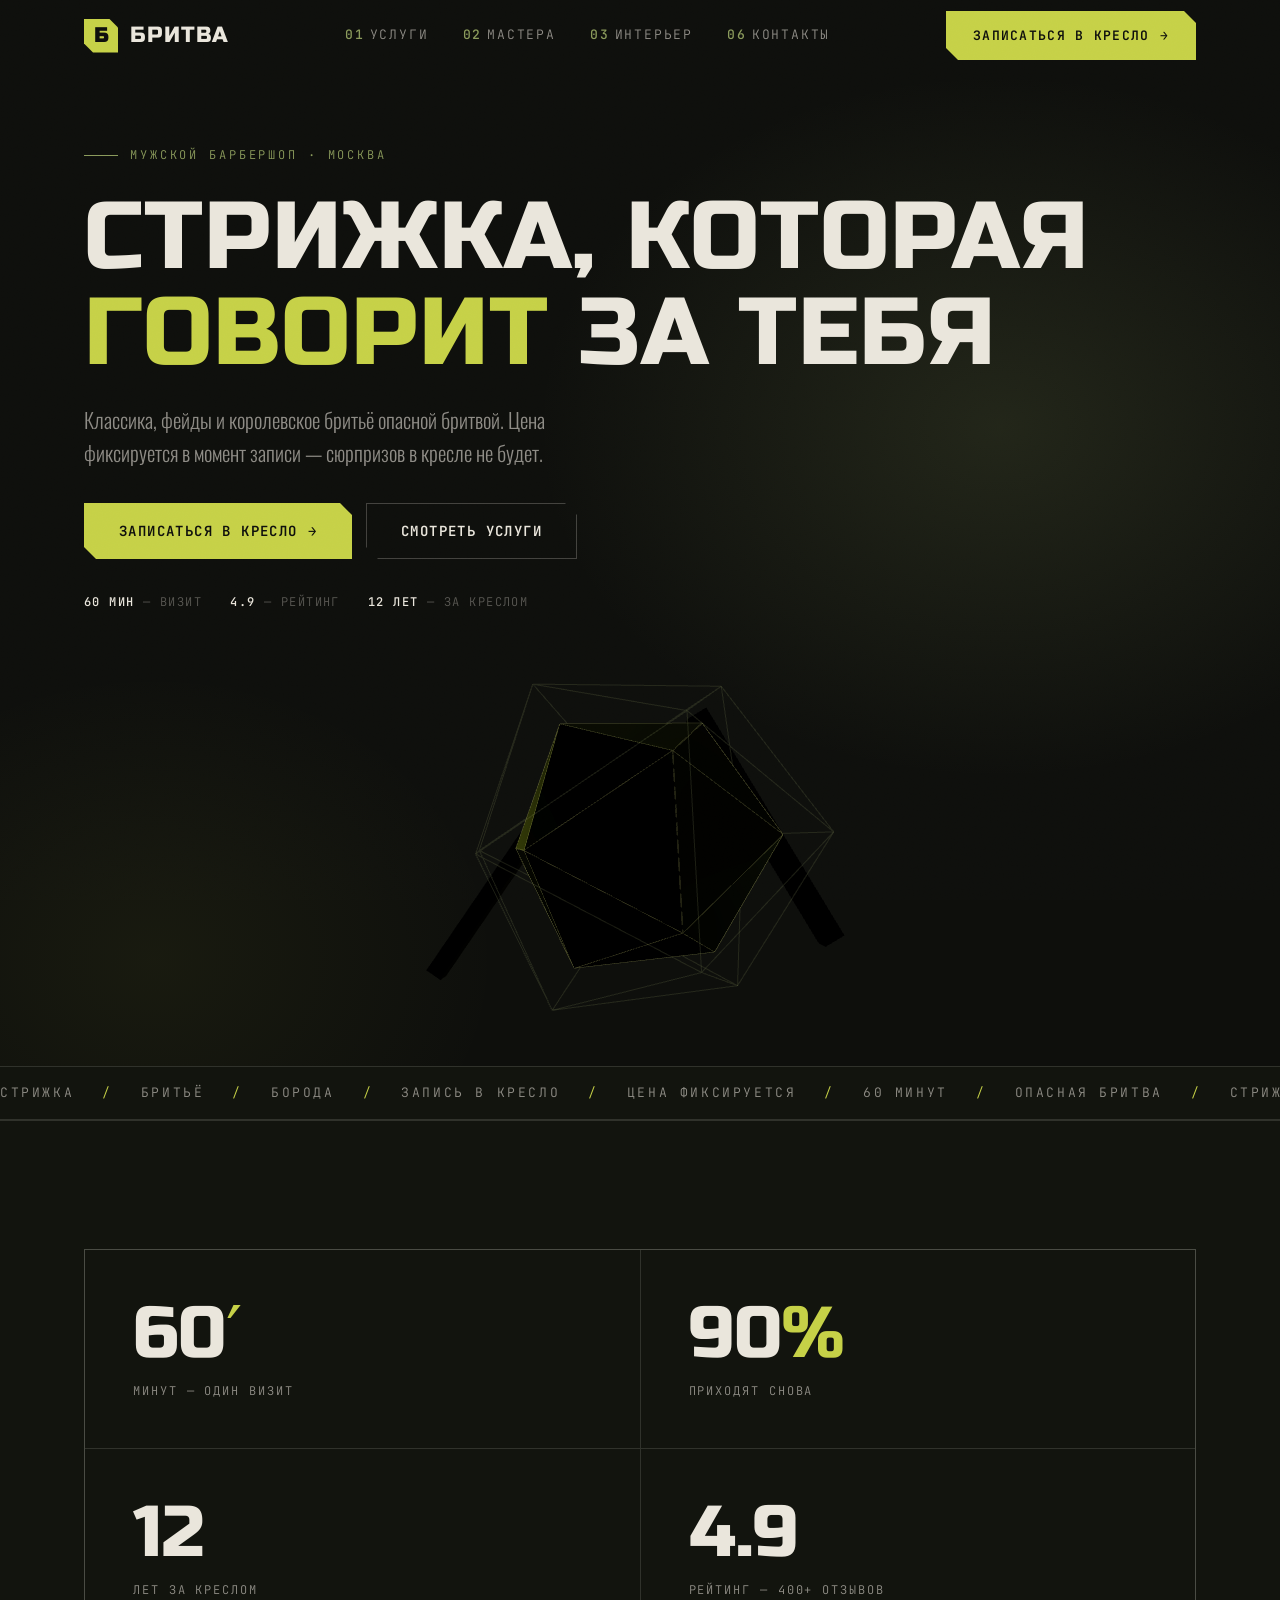
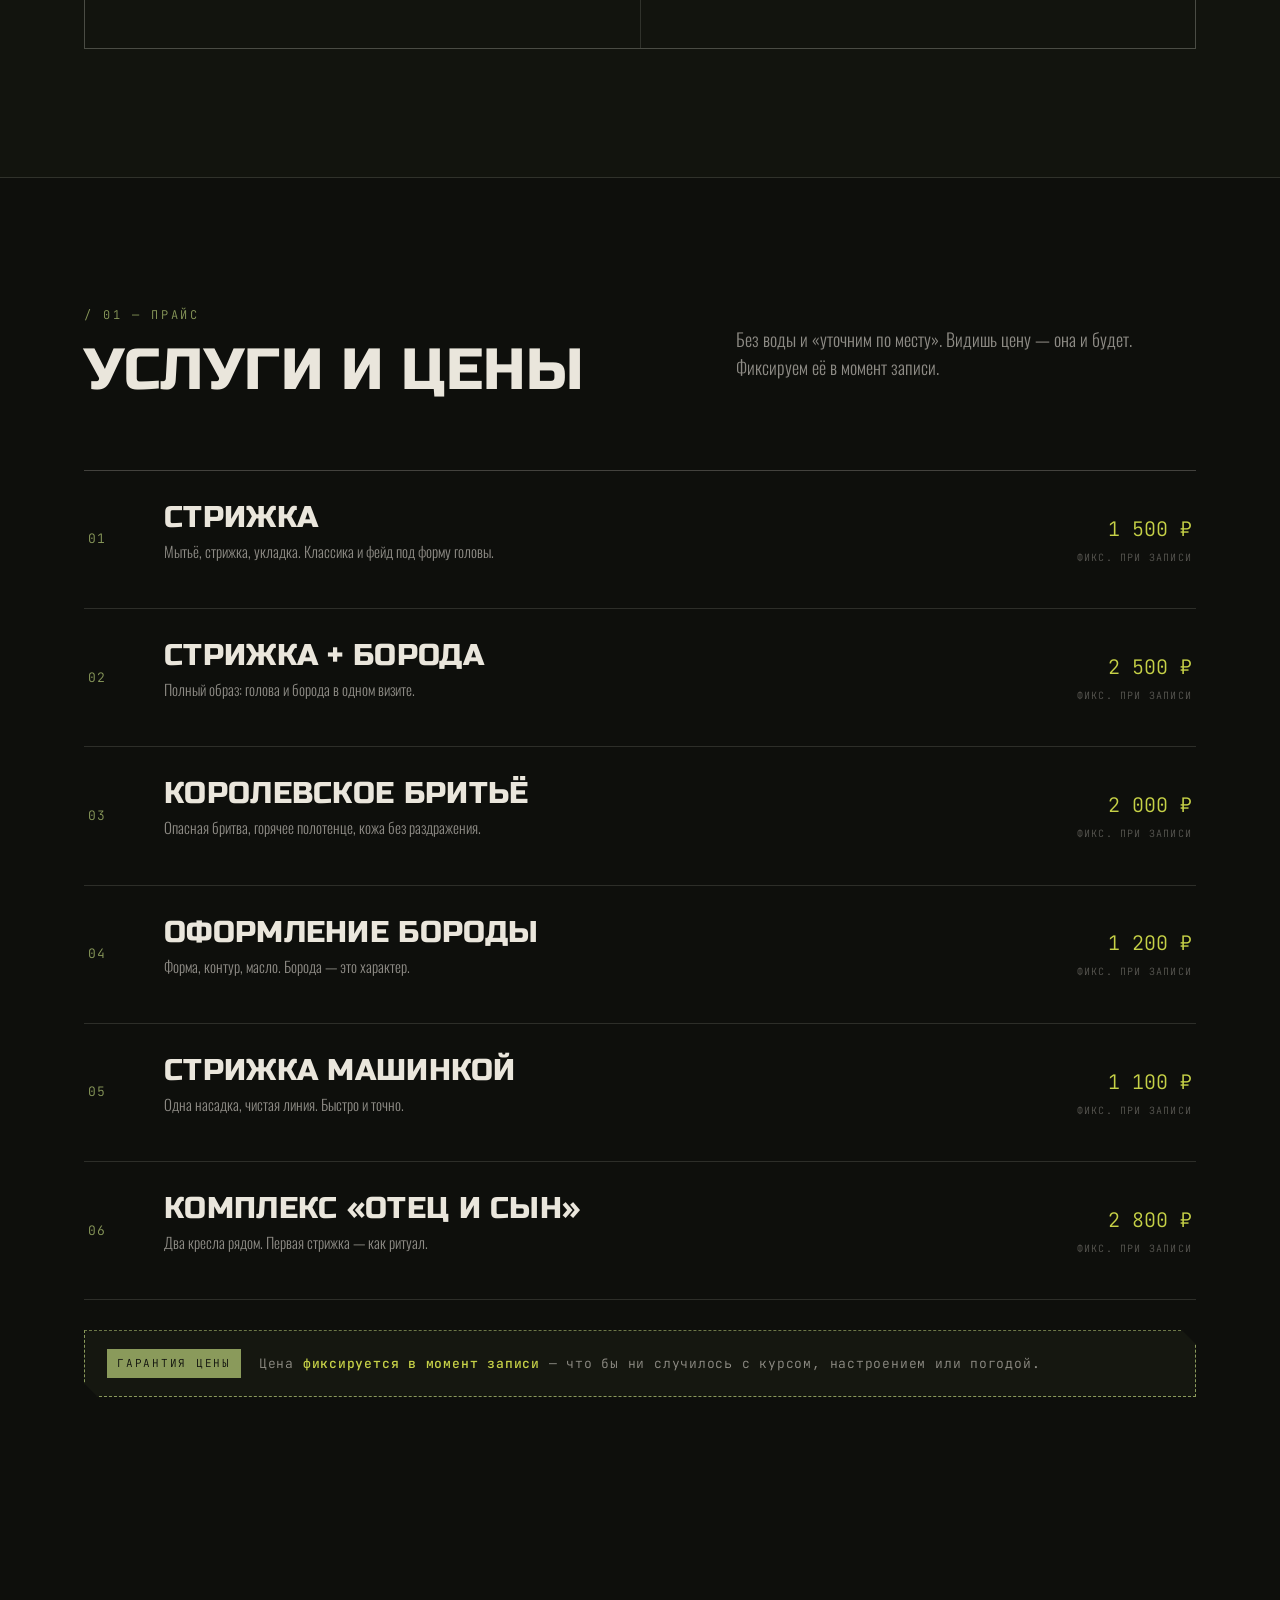
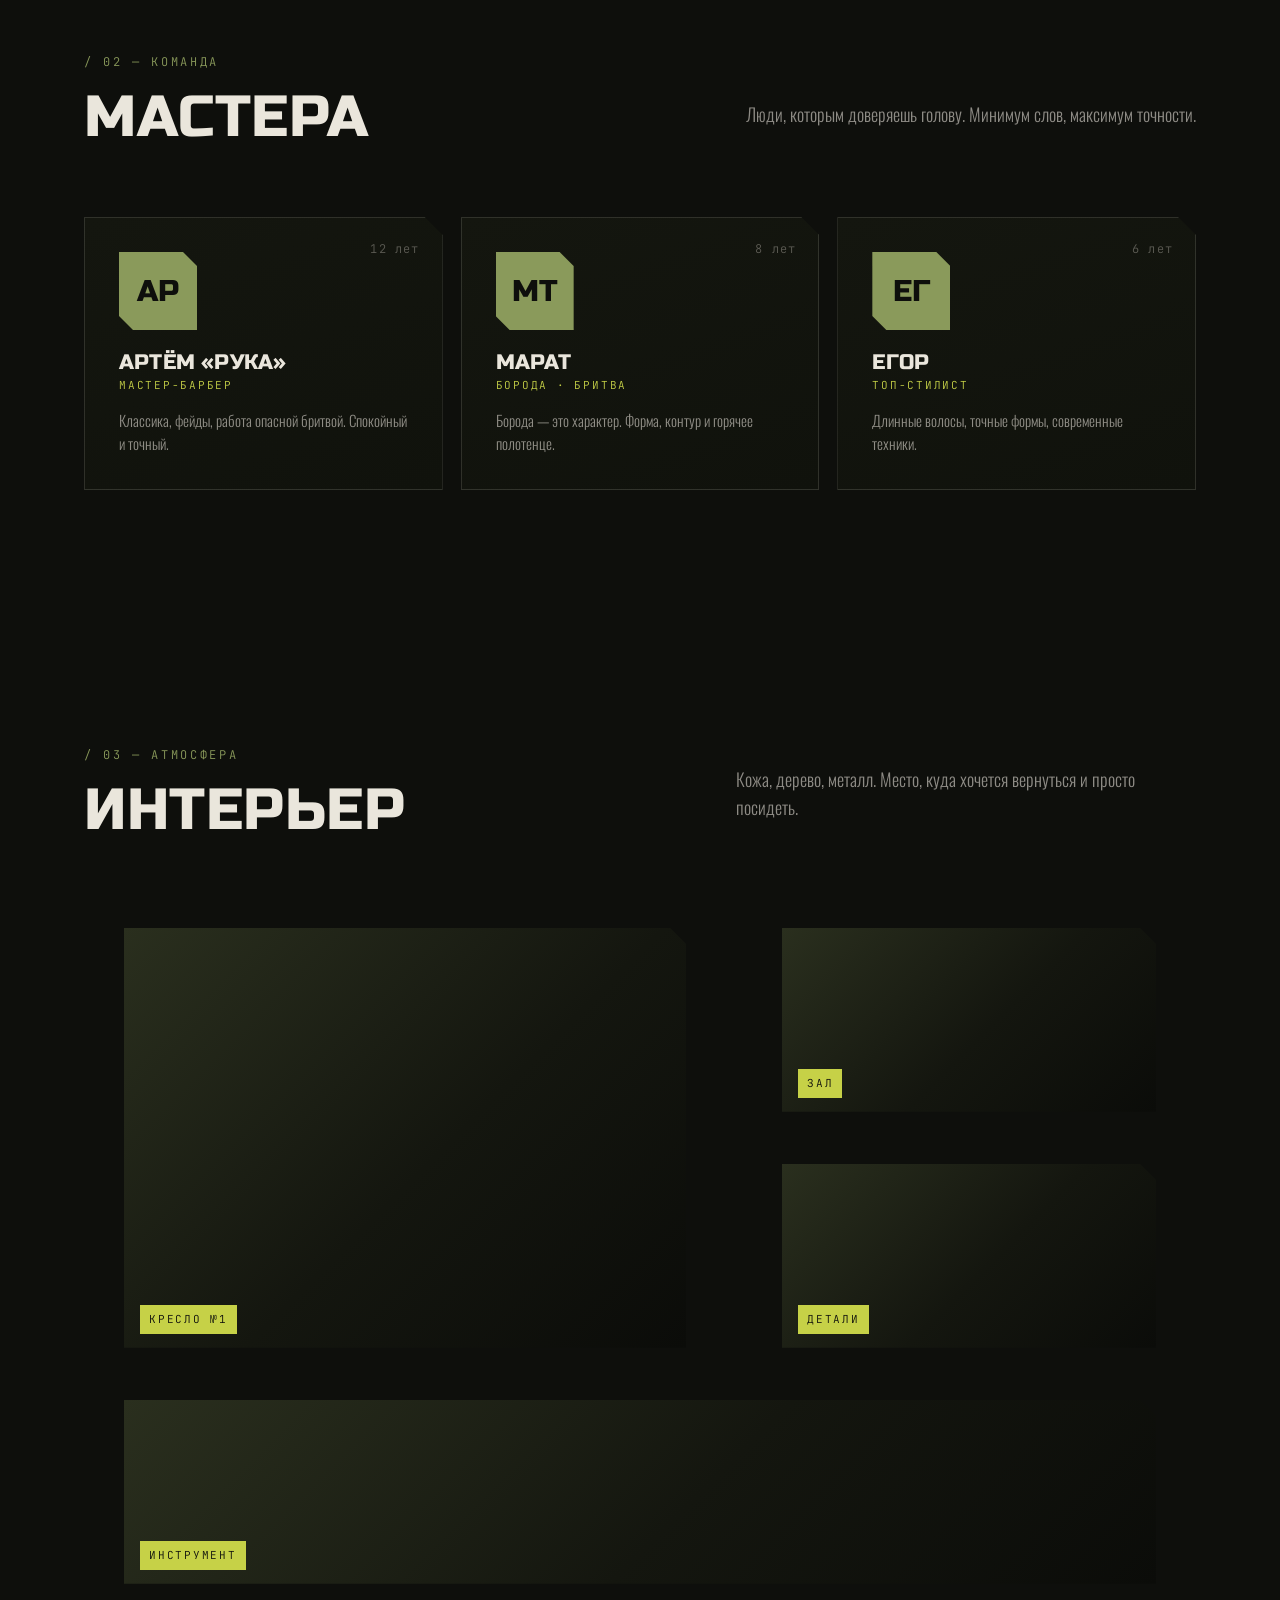
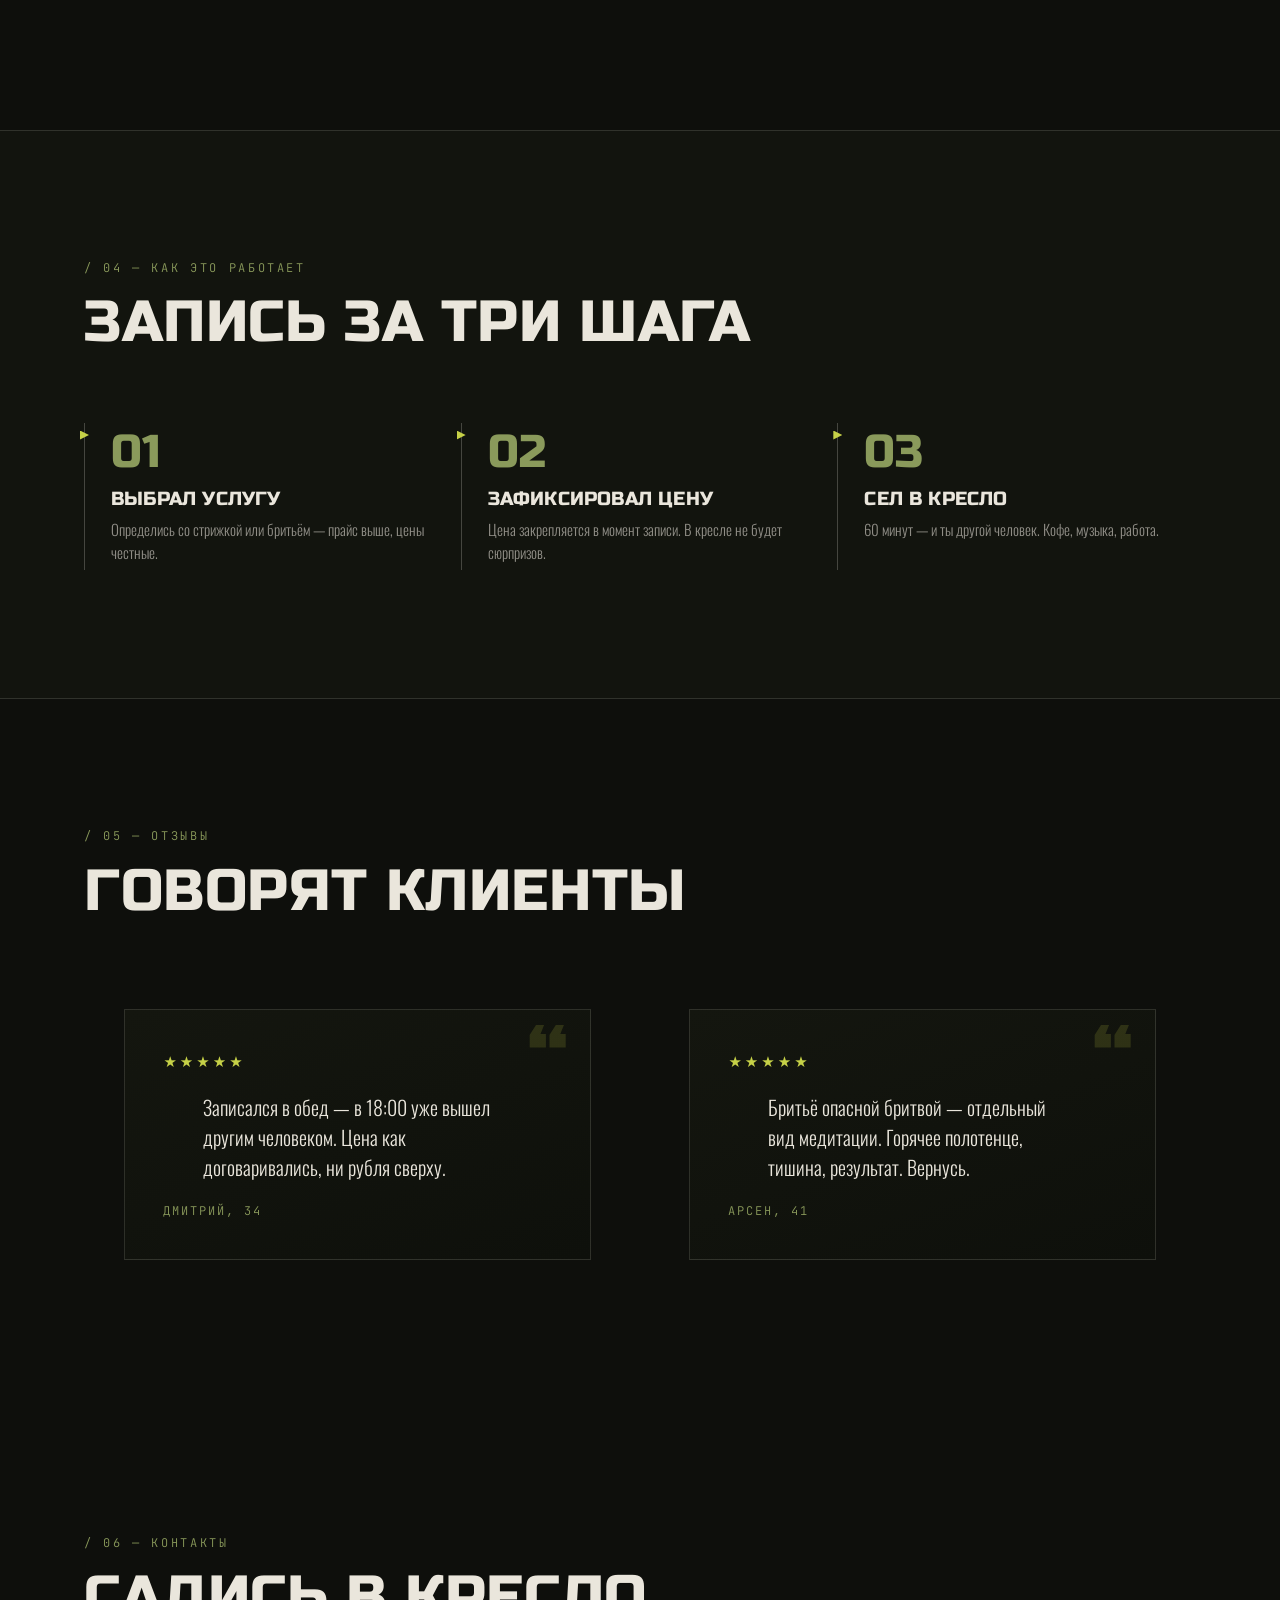
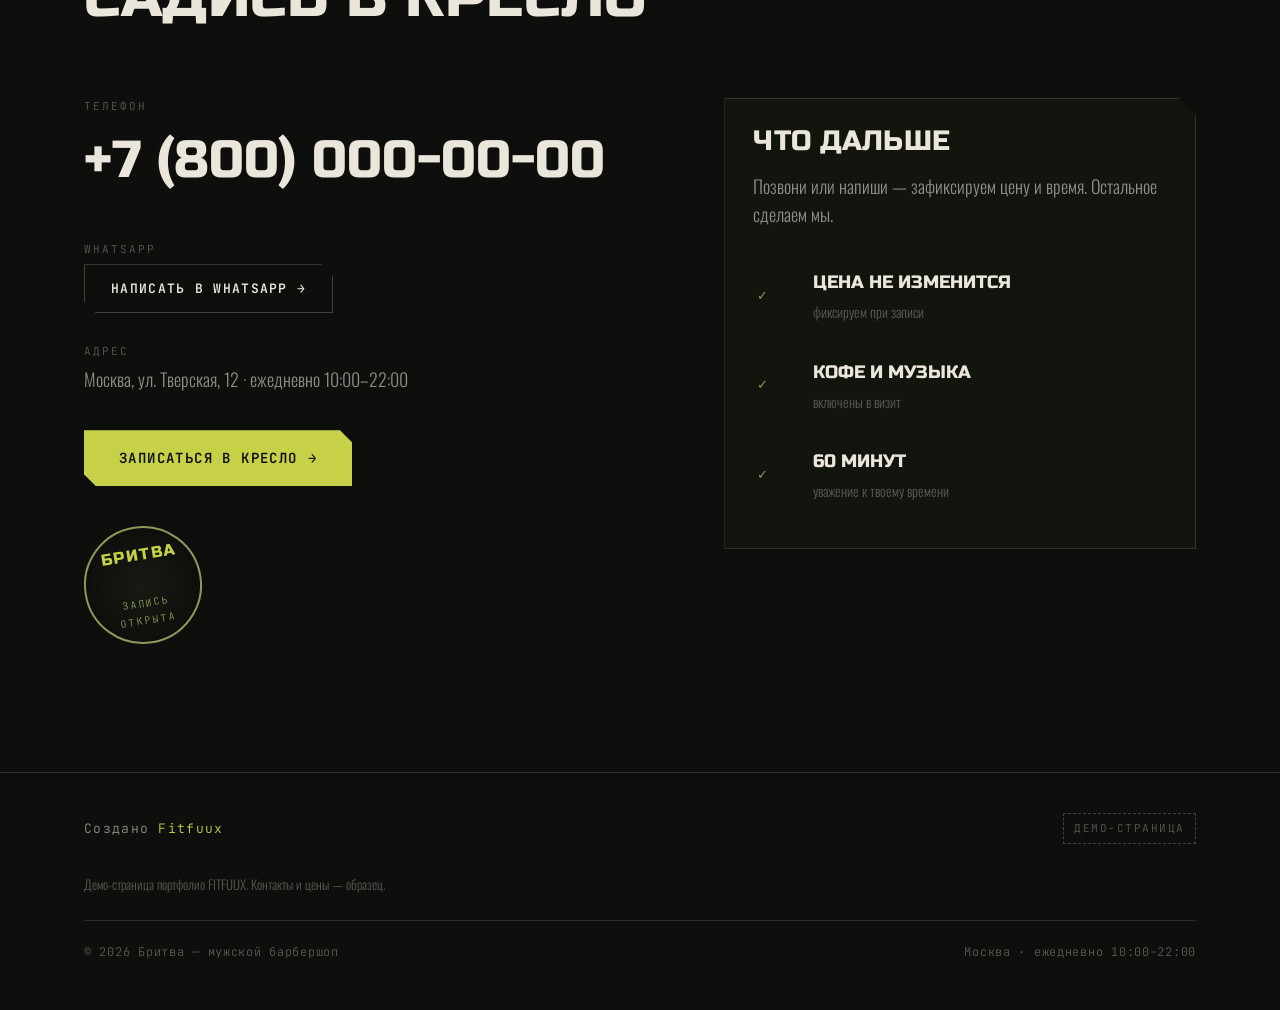
==== commit e1496af3: "Add files via upload" ====
--- a/barbershop.html
+++ b/barbershop.html
@@ -1,4 +1,4 @@
-﻿<!DOCTYPE html>
+<!DOCTYPE html>
 <html lang="ru" class="no-js">
 <head>
 <meta charset="UTF-8">
@@ -1007,4 +1007,4 @@
   })();
 </script>
 </body>
-</html>+</html>
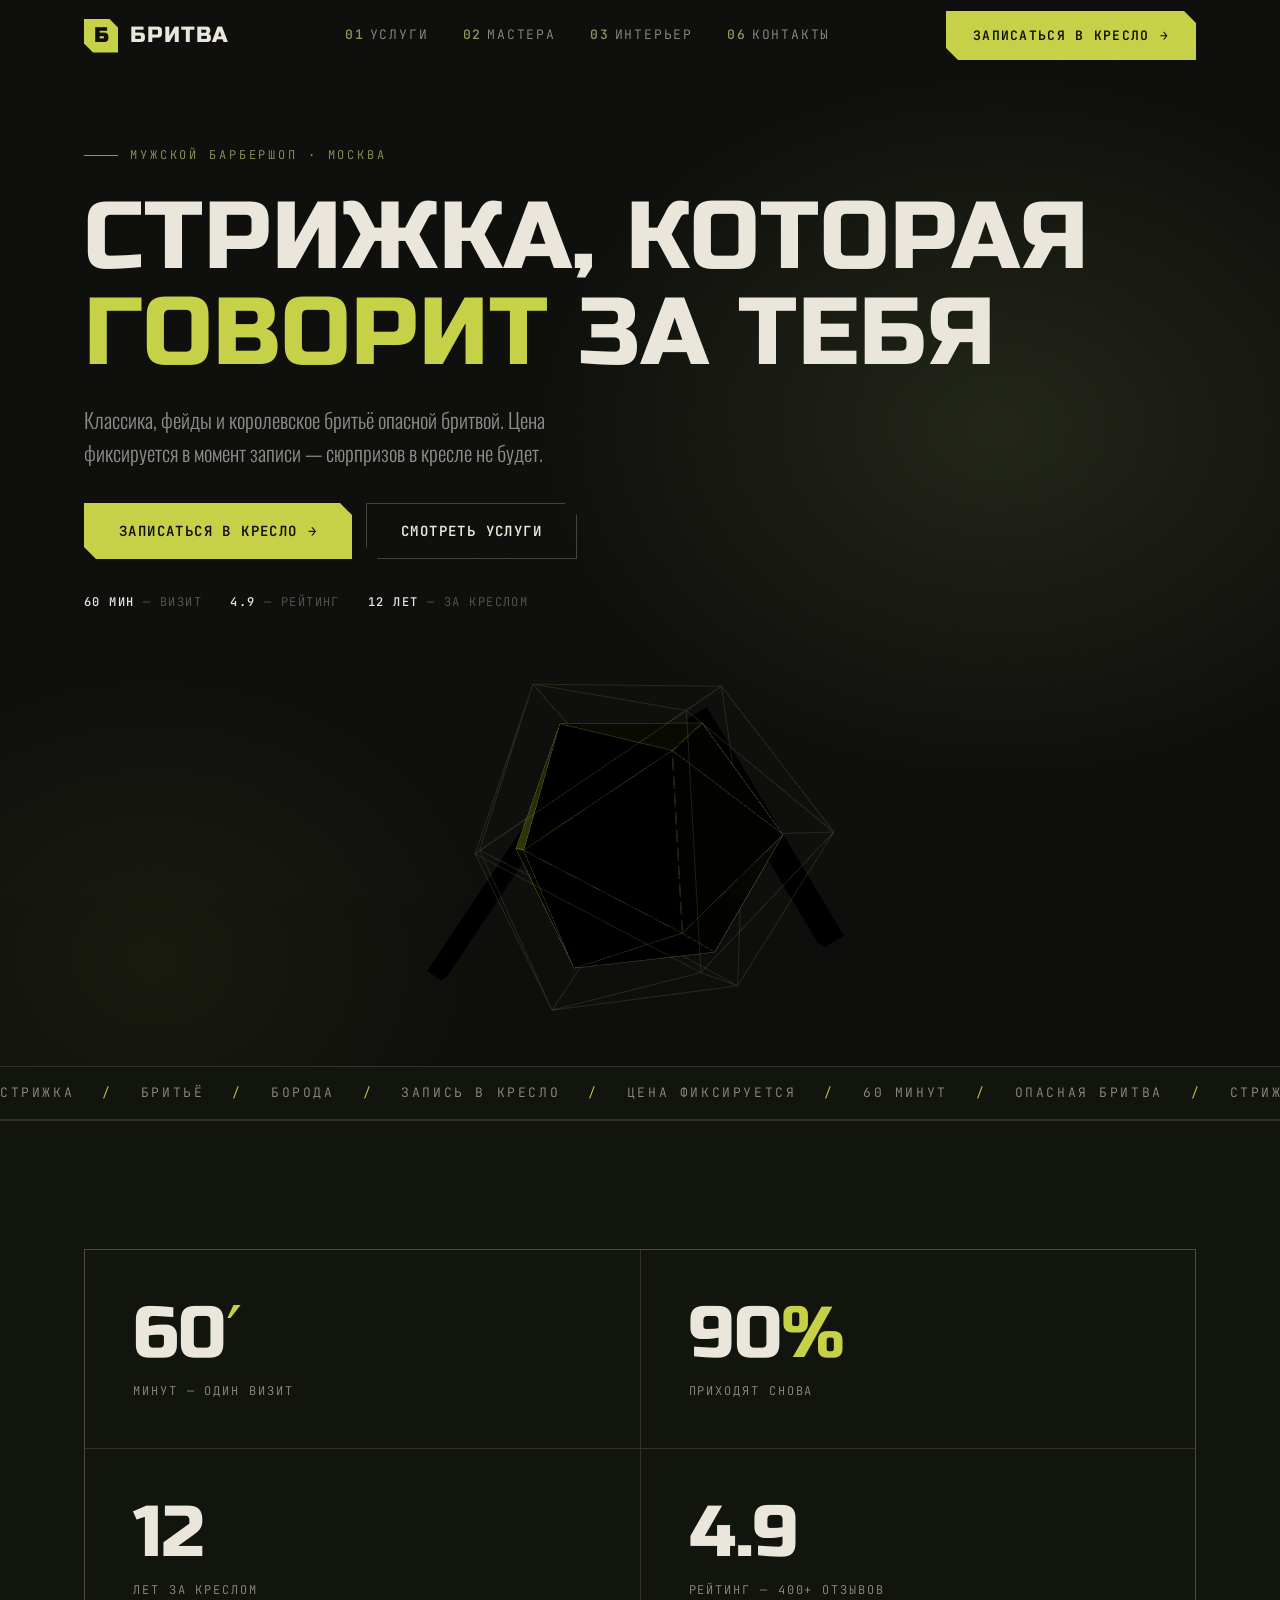
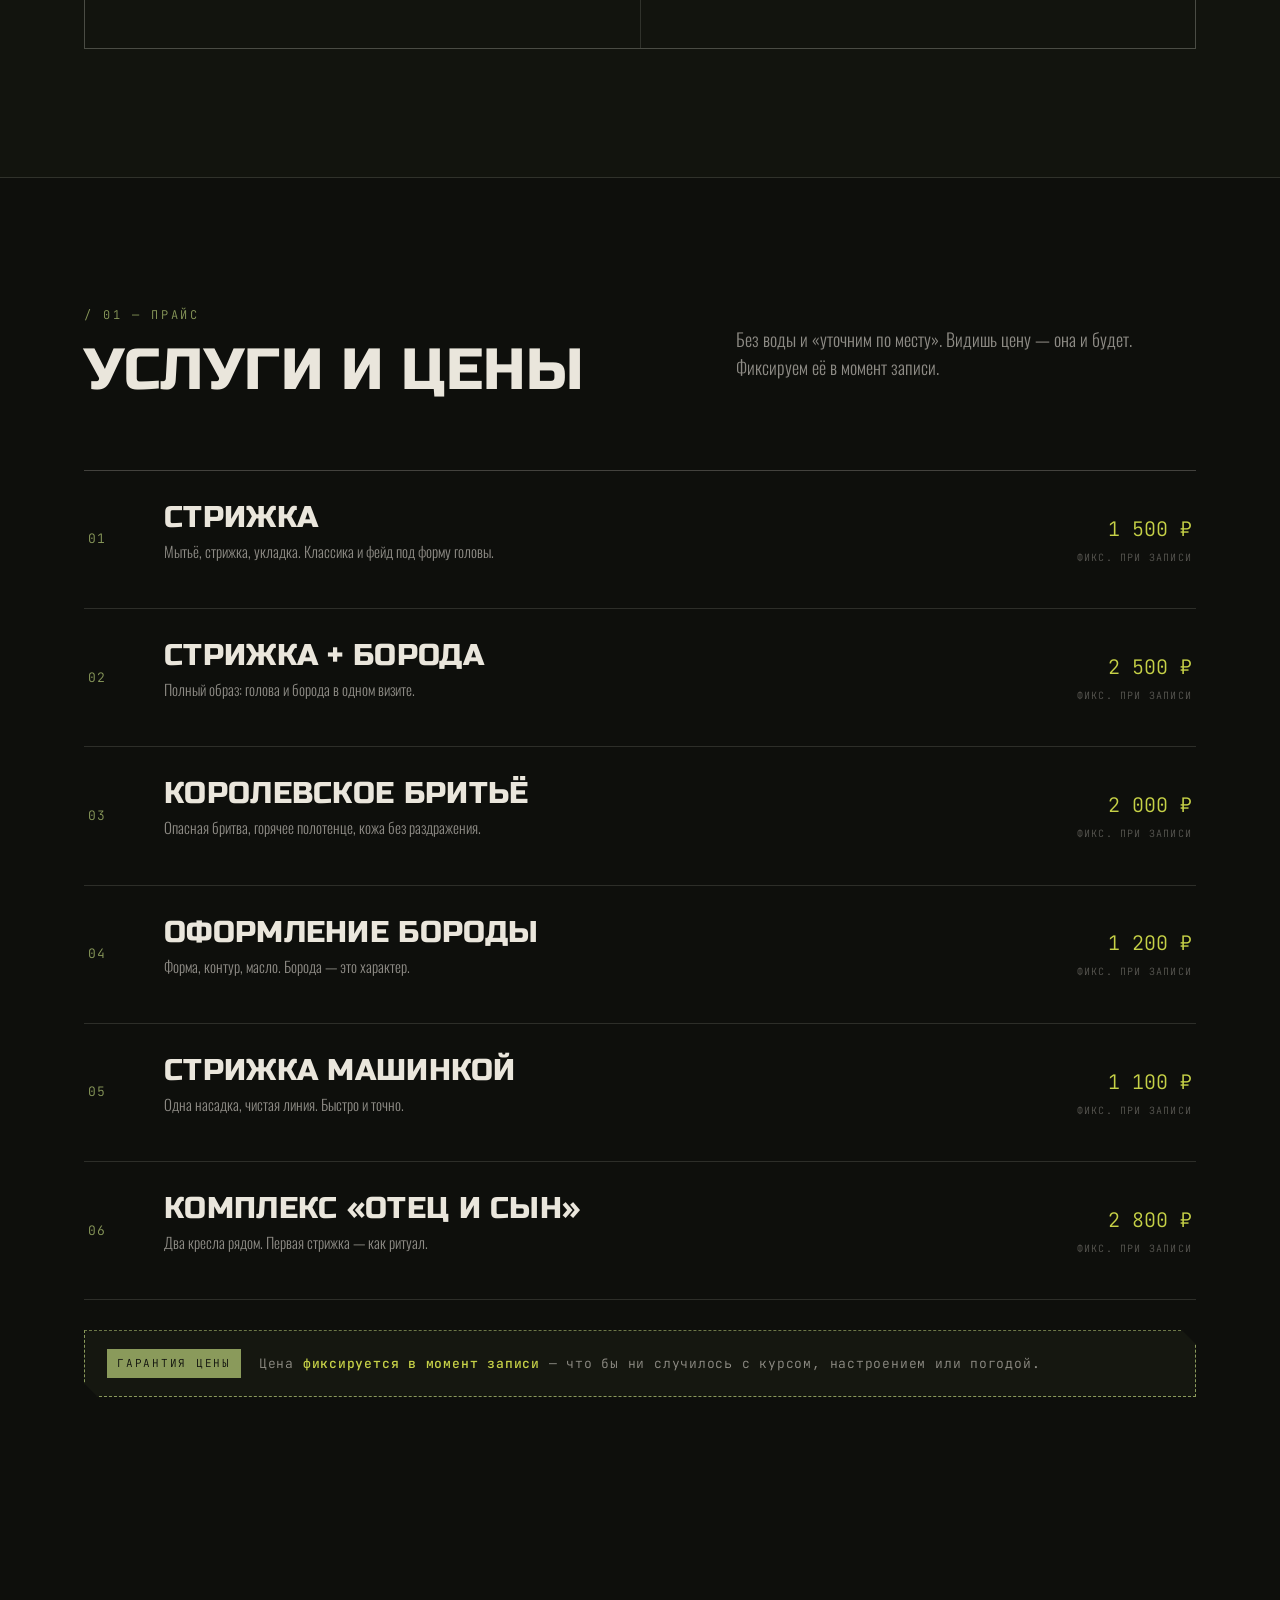
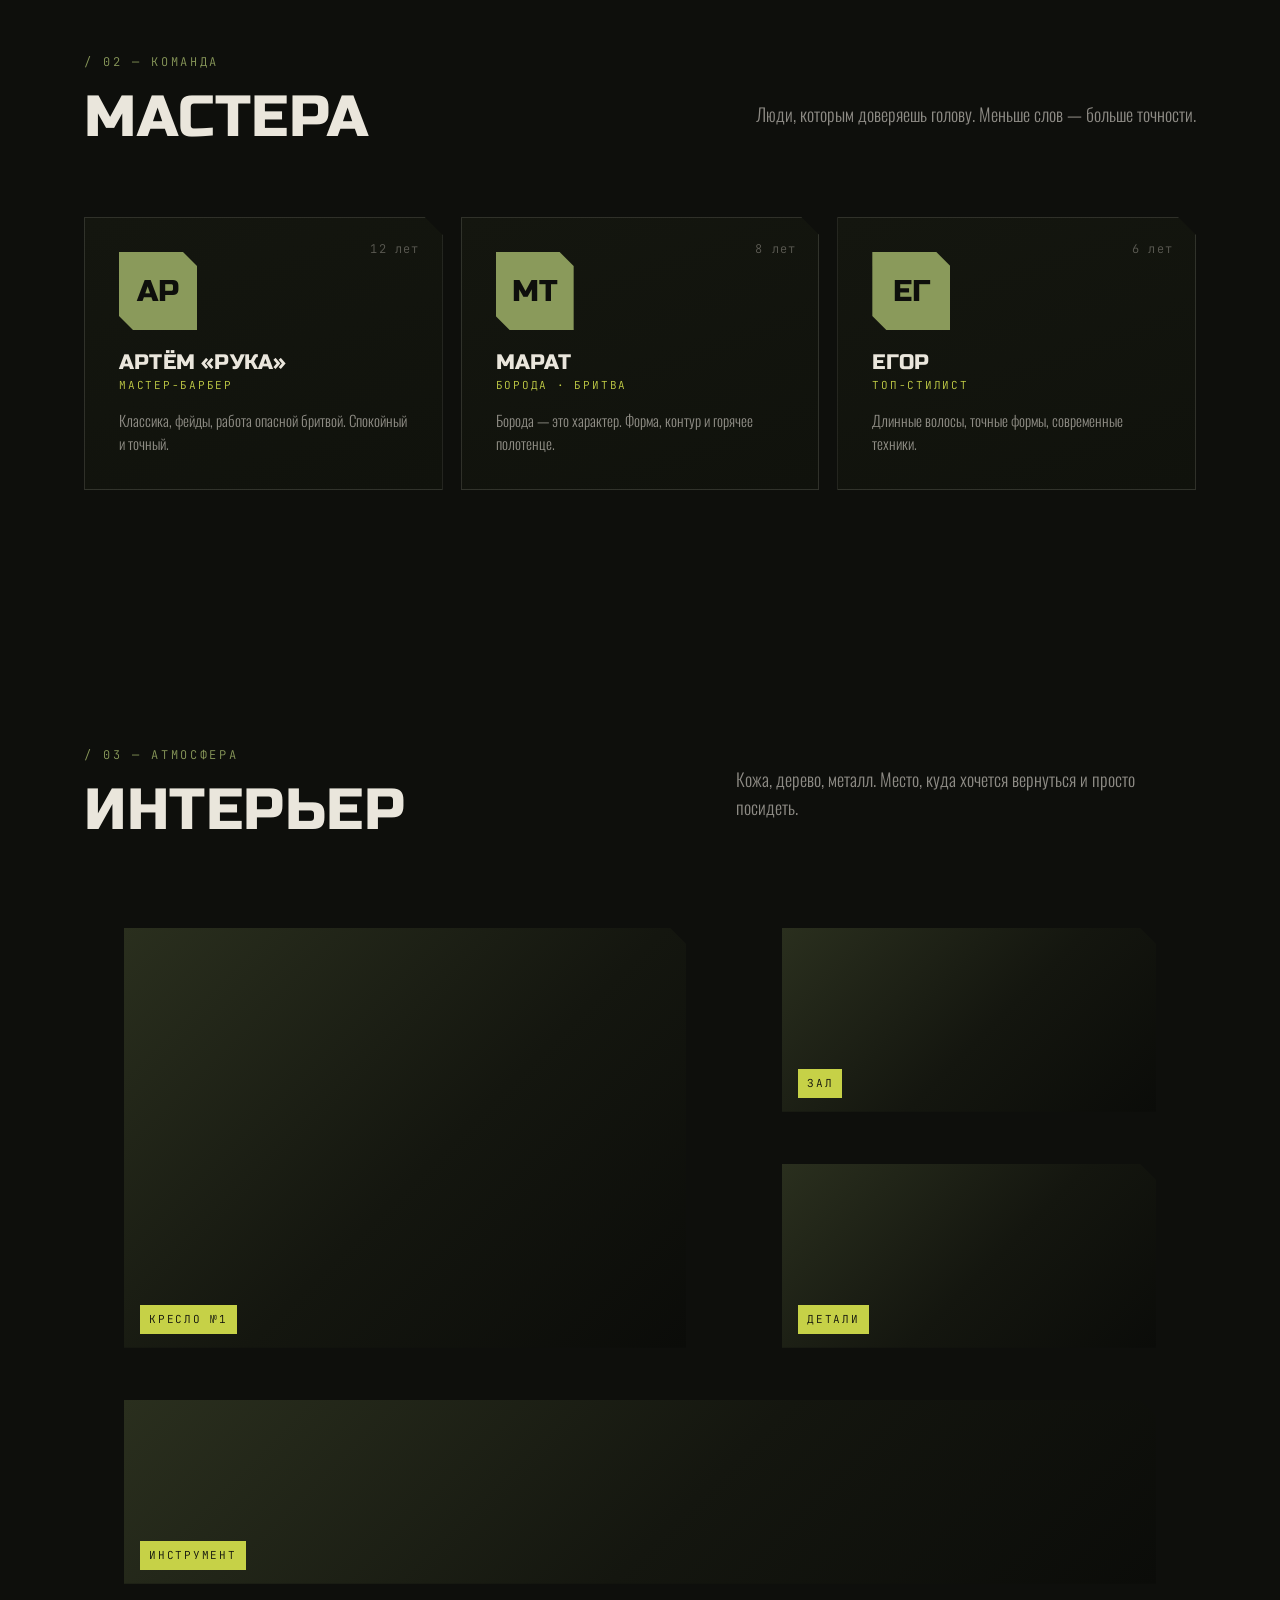
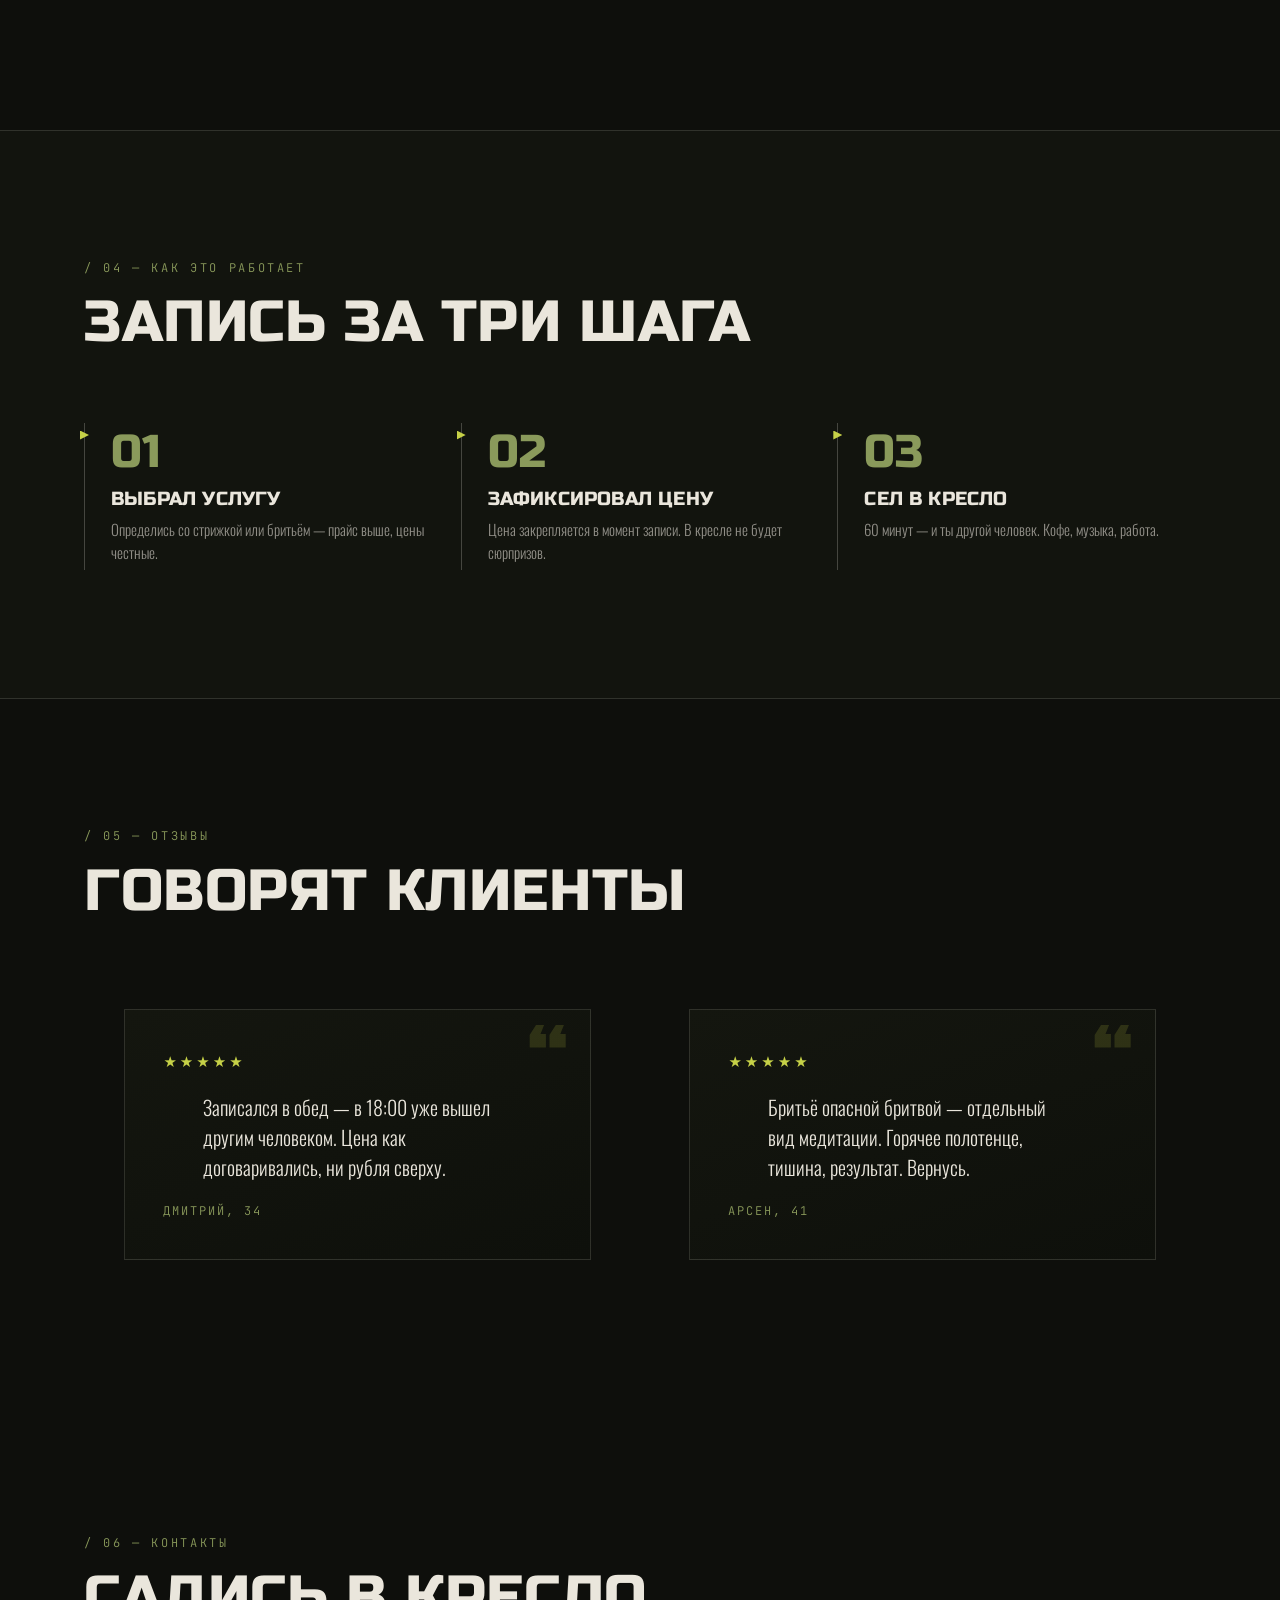
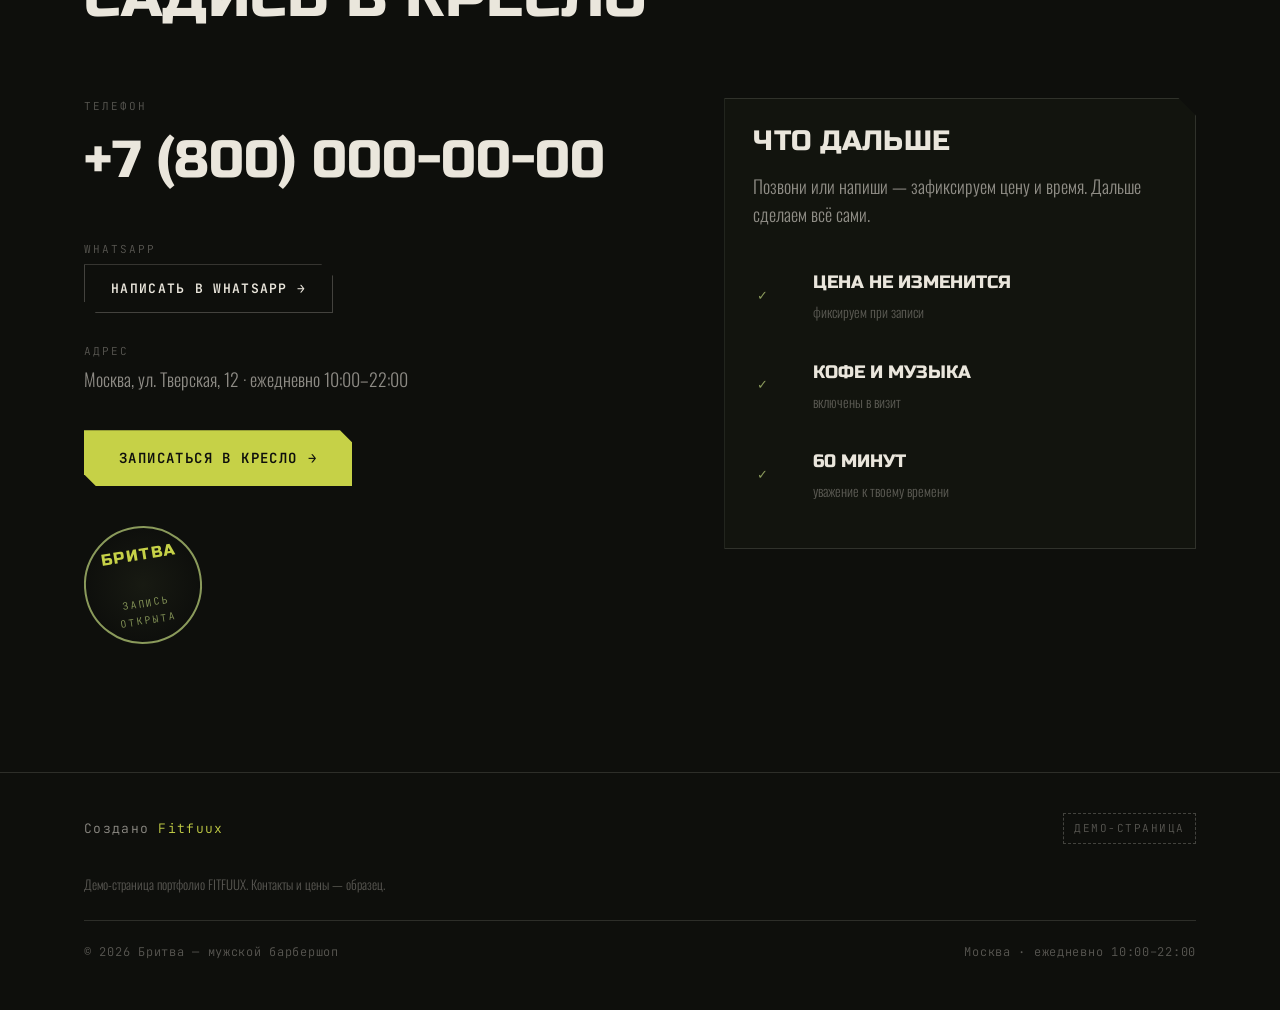
==== commit 4223b41f: "Тексты главной и кейсов: живой разговорный тон вместо деловых формулировок" ====
--- a/barbershop.html
+++ b/barbershop.html
@@ -509,7 +509,7 @@
           <span class="sec-head__num">02 — Команда</span>
           <h2>Мастера</h2>
         </div>
-        <p class="sec-head__lead reveal" style="--d:100ms;">Люди, которым доверяешь голову. Минимум слов, максимум точности.</p>
+        <p class="sec-head__lead reveal" style="--d:100ms;">Люди, которым доверяешь голову. Меньше слов — больше точности.</p>
       </div>
       <div class="masters__grid">
         <article class="master reveal">
@@ -653,7 +653,7 @@
         </div>
         <div class="contacts__card reveal" style="--d:100ms;">
           <h3 style="margin-bottom:18px;">Что дальше</h3>
-          <p style="color:var(--ink-dim);font-weight:300;margin:0 0 22px;">Позвони или напиши — зафиксируем цену и время. Остальное сделаем мы.</p>
+          <p style="color:var(--ink-dim);font-weight:300;margin:0 0 22px;">Позвони или напиши — зафиксируем цену и время. Дальше сделаем всё сами.</p>
           <div class="service" style="border-bottom:0;padding:16px 4px;grid-template-columns:36px 1fr;">
             <span class="service__idx">✓</span>
             <div><strong style="font-family:var(--font-display);font-weight:400;text-transform:uppercase;">Цена не изменится</strong><br><span style="color:var(--ink-faint);font-weight:300;font-size:14px;">фиксируем при записи</span></div>
